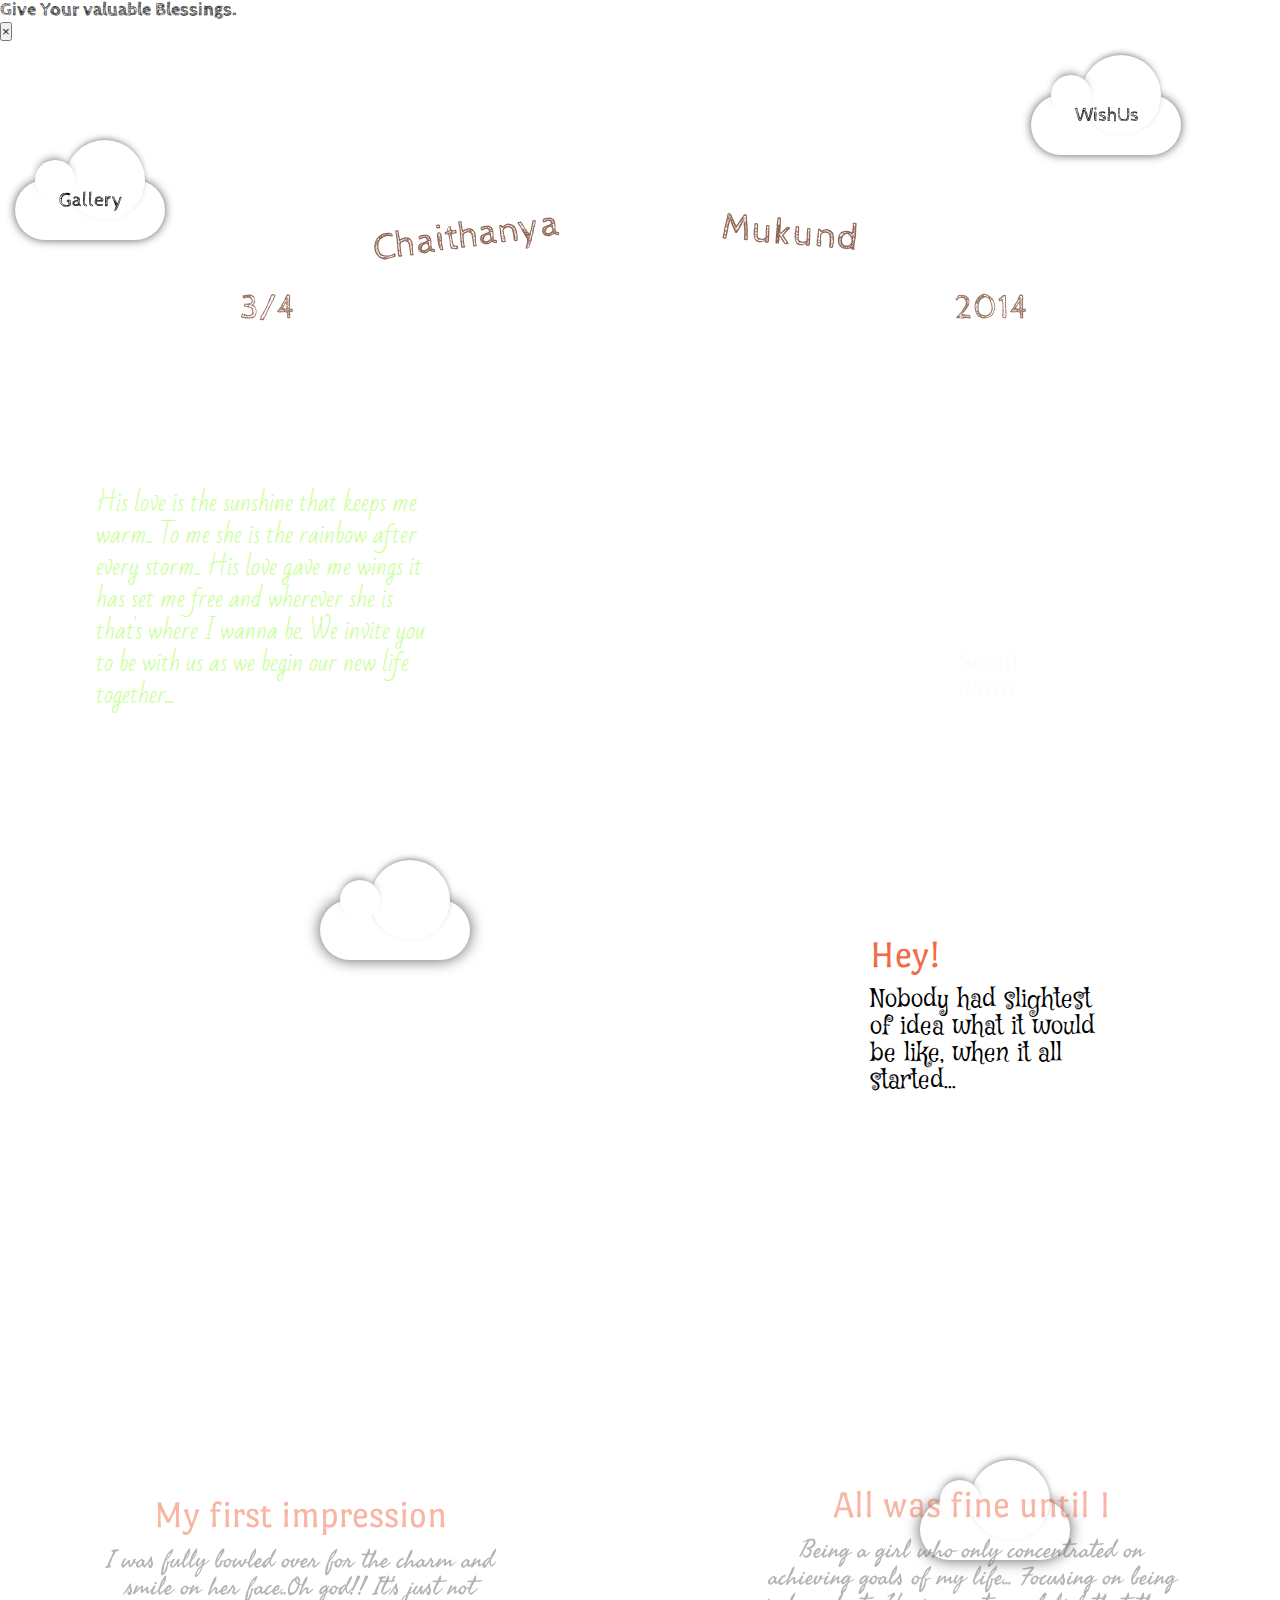
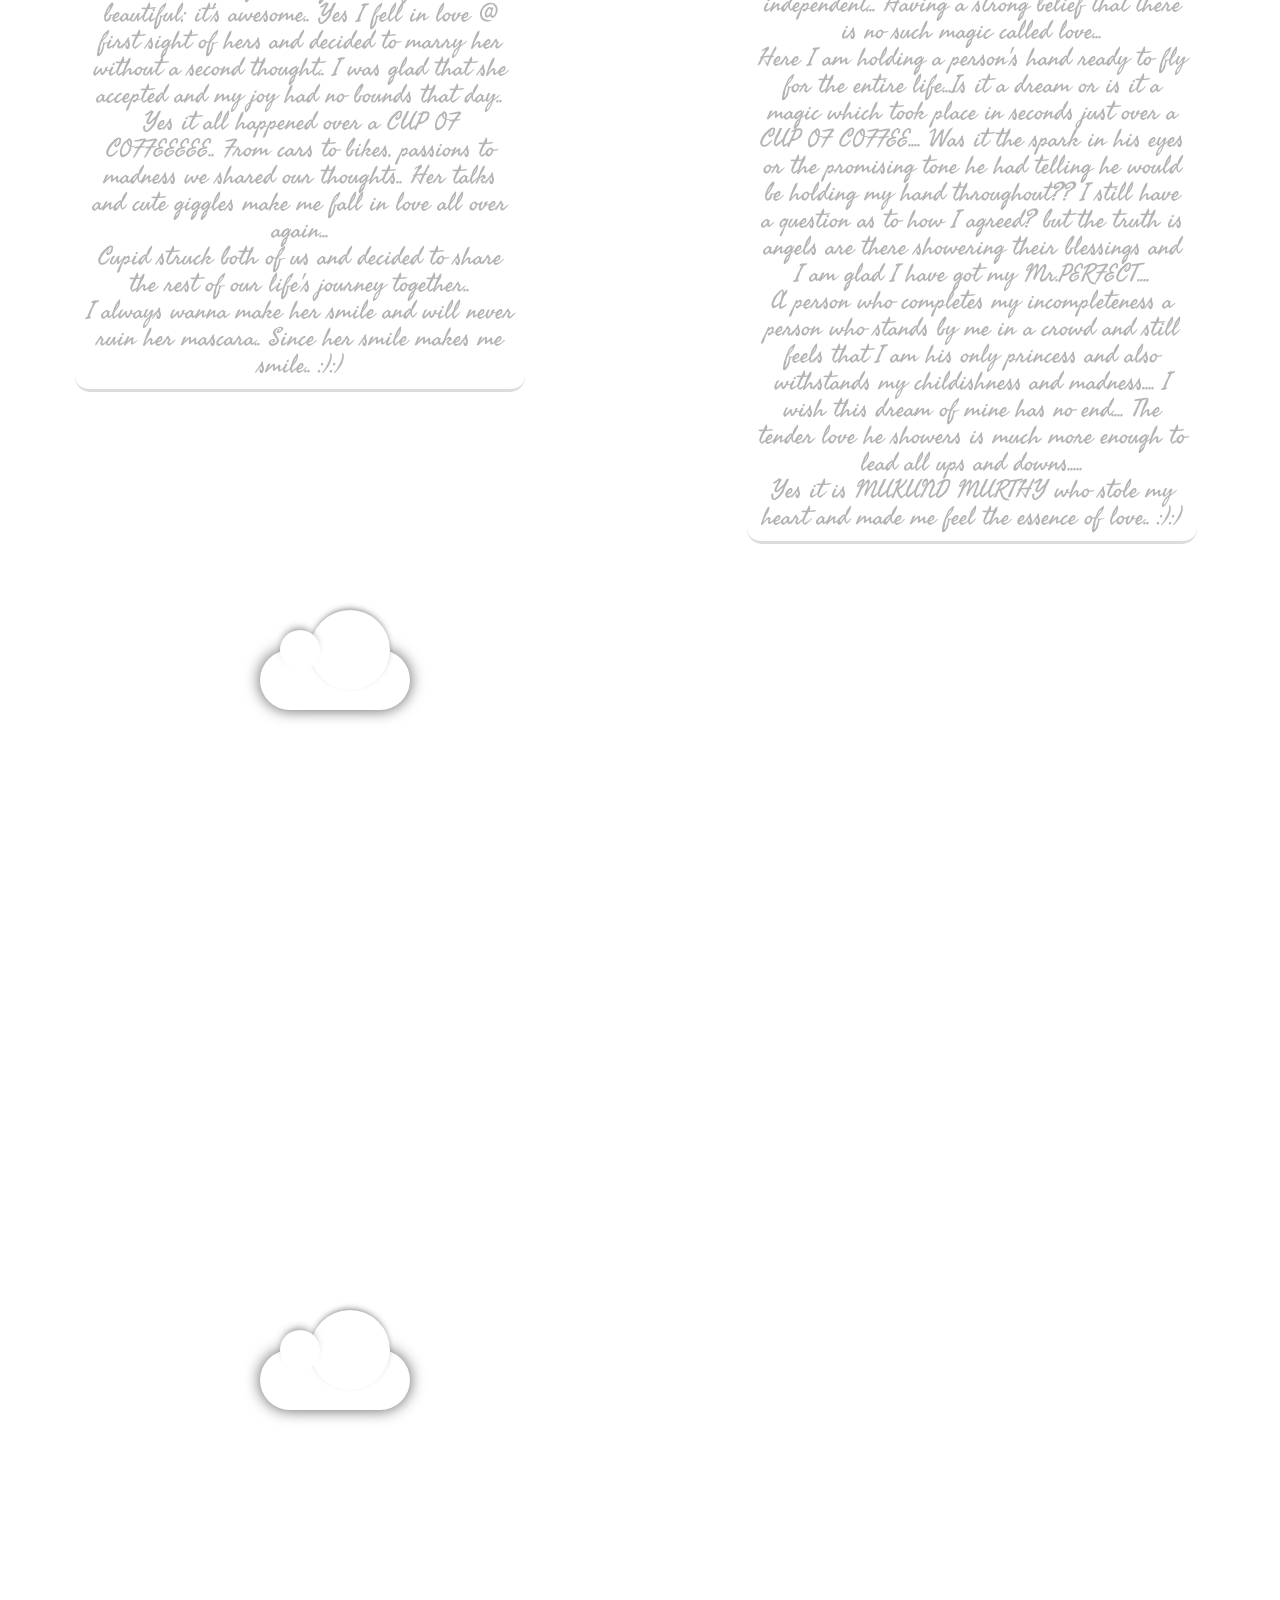
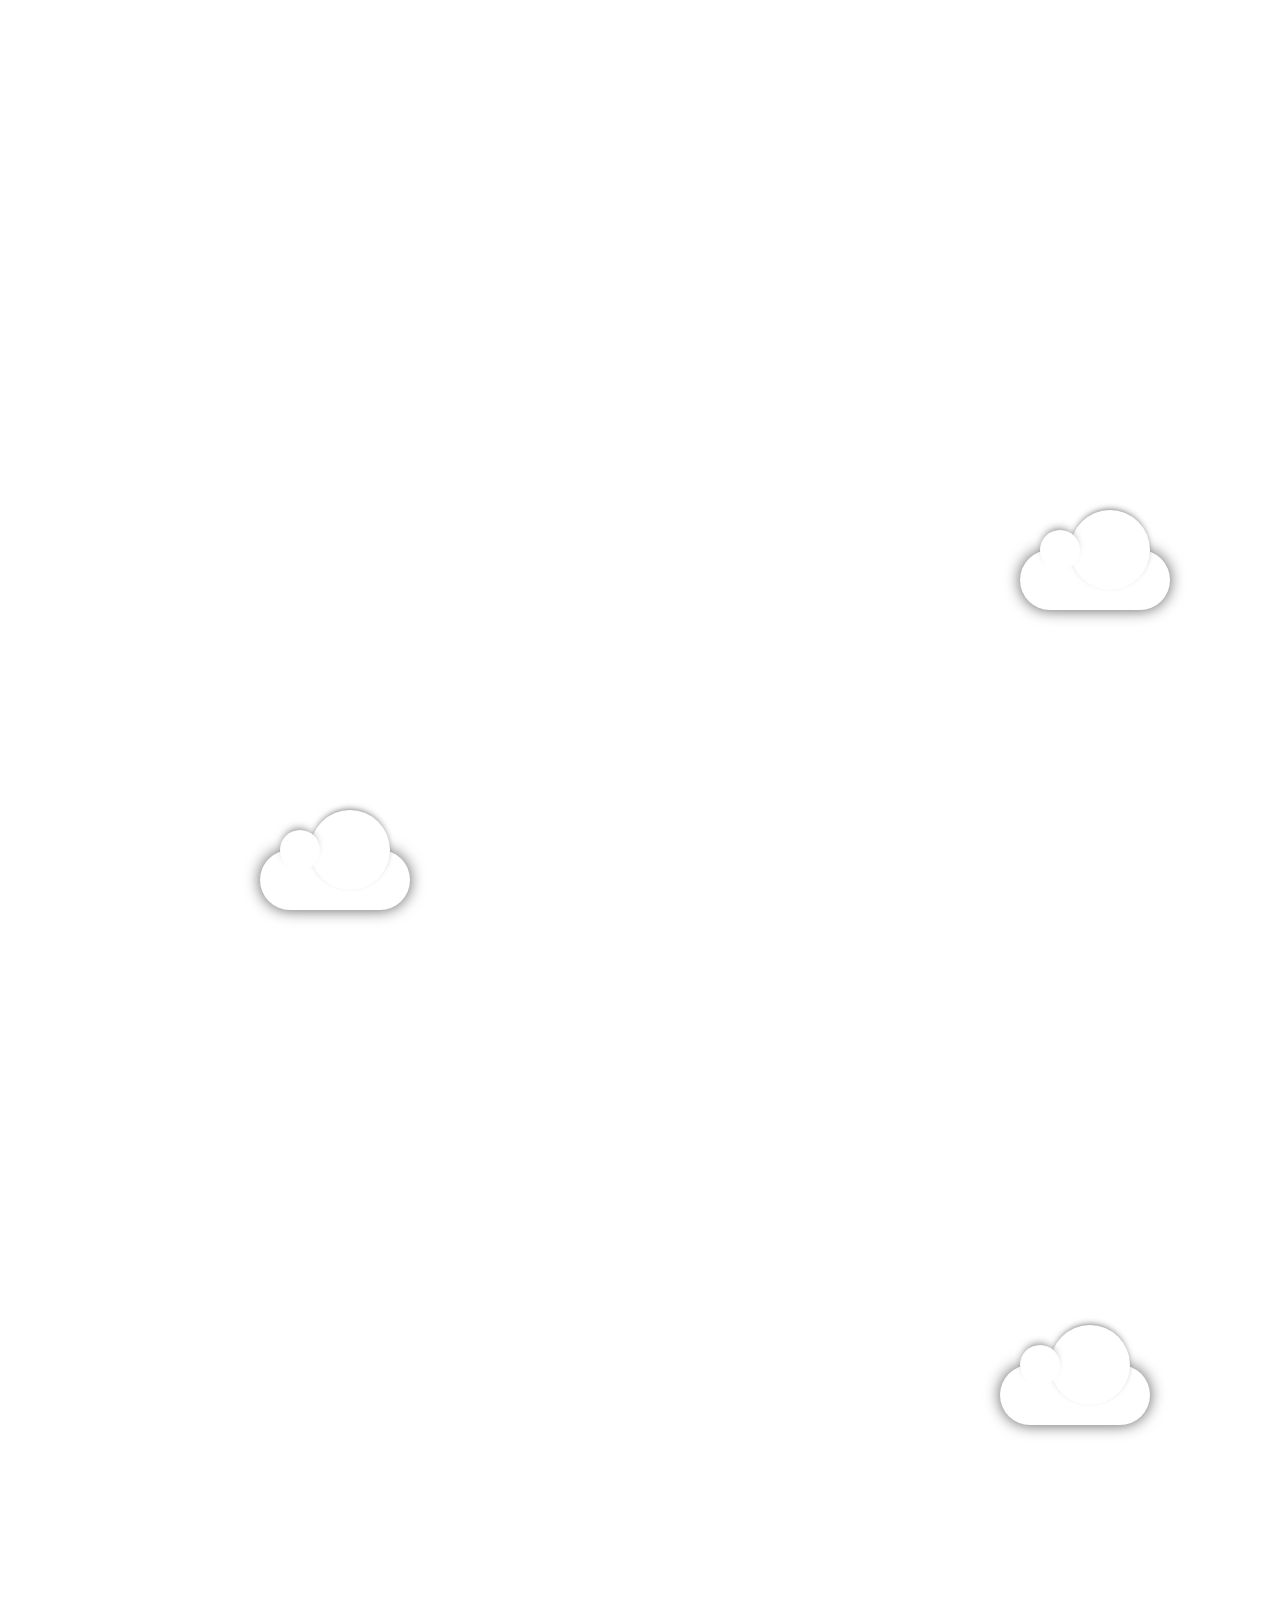
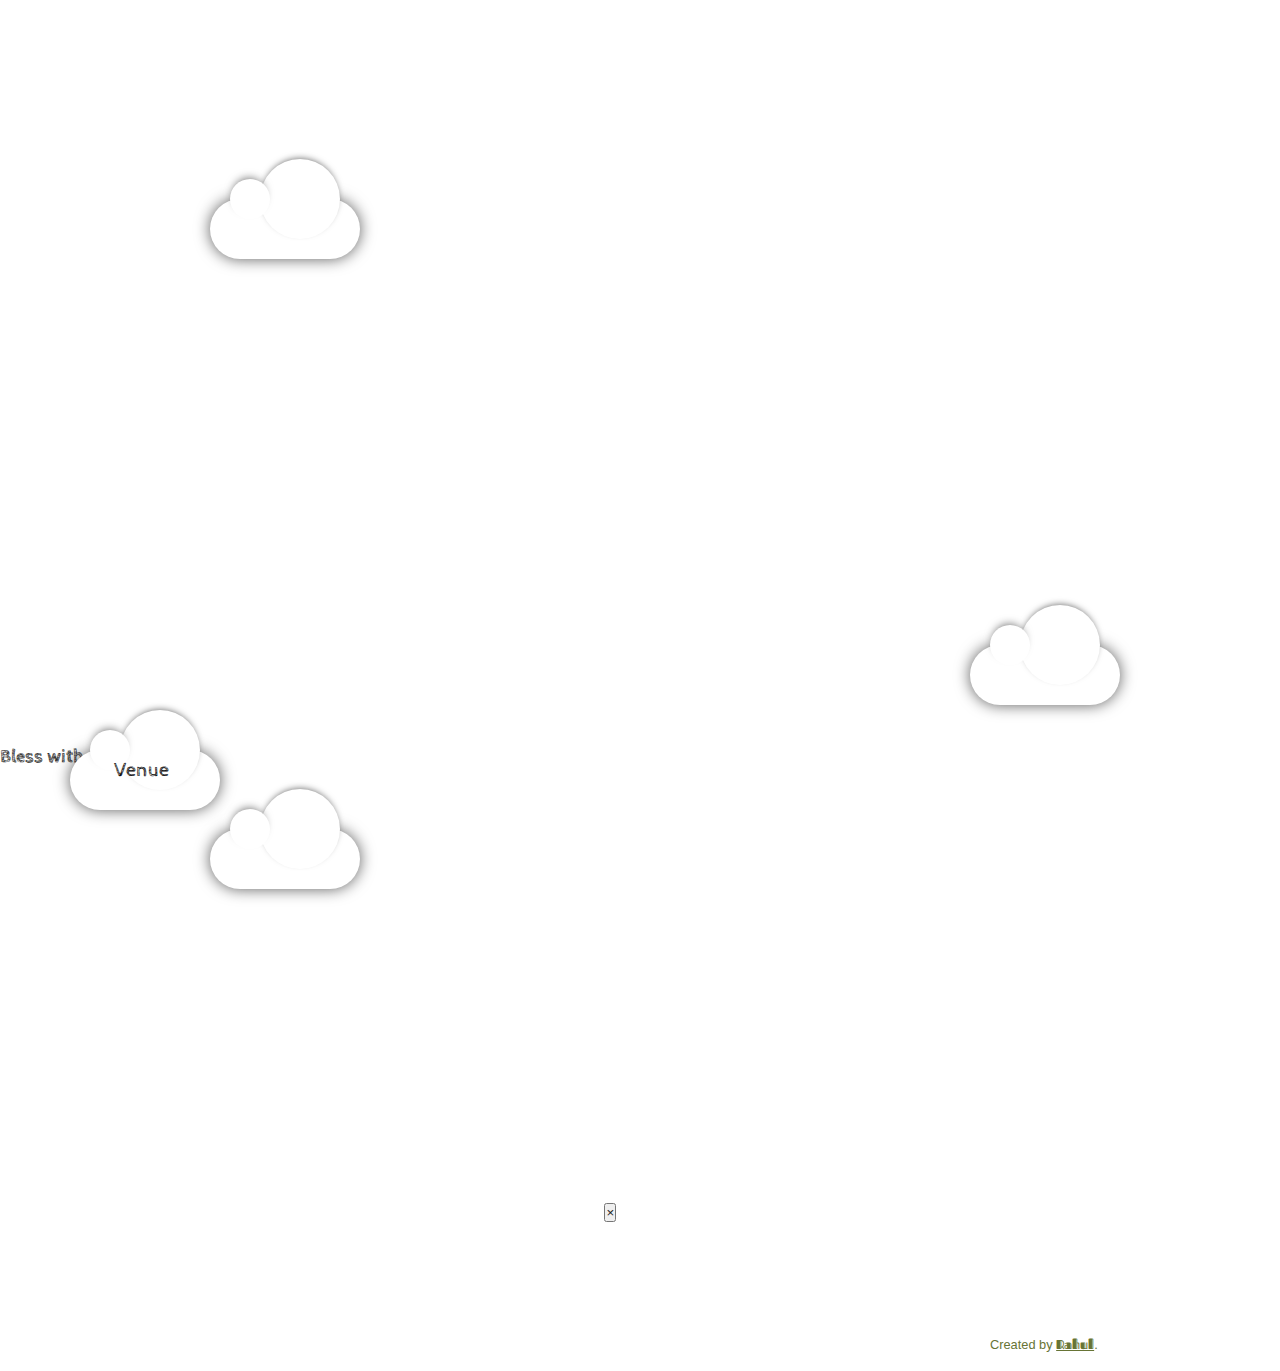
==== index.html @ f13d507c "fixes" ====
<!DOCTYPE html>
<!--[if lt IE 7]>      <html class="no-js lt-ie9 lt-ie8 lt-ie7"> <![endif]-->
<!--[if IE 7]>         <html class="no-js lt-ie9 lt-ie8"> <![endif]-->
<!--[if IE 8]>         <html class="no-js lt-ie9"> <![endif]-->
<!--[if gt IE 8]><!--> <html class="no-js"> <!--<![endif]-->
		<head>
				<meta charset="utf-8">
				<meta http-equiv="X-UA-Compatible" content="IE=edge,chrome=1">
				<title>Chaithanya and Mukund are getting married.</title>
				<meta name="description" content="Chaithanya and Mukund's wedding website">
				<meta name="viewport" content="width=device-width">
				<link href='http://fonts.googleapis.com/css?family=Bad+Script' rel='stylesheet' type='text/css'>
				<link href='http://fonts.googleapis.com/css?family=Cabin+Sketch' rel='stylesheet' type='text/css'>
				<link href='http://fonts.googleapis.com/css?family=Mystery+Quest' rel='stylesheet' type='text/css'>
				<link href='http://fonts.googleapis.com/css?family=Port+Lligat+Sans' rel='stylesheet' type='text/css'>
				<link href='http://fonts.googleapis.com/css?family=Seaweed+Script' rel='stylesheet' type='text/css'>
				<link href='http://fonts.googleapis.com/css?family=Fascinate+Inline' rel='stylesheet' type='text/css'>

				<!-- Place favicon.ico and apple-touch-icon.png in the root directory -->

				<link rel="stylesheet" href="css/normalize.css">
				<link rel="stylesheet" href="css/main.css">
				<link rel="stylesheet" href="css/style.css">
				<link rel="stylesheet" href="css/flipclock.css">
				<link rel="stylesheet" type="text/css" href="css/MyFontsWebfontsOrderM4551871.css">
				<link rel="stylesheet" type="text/css" href="css/component.css" />


				<link rel="apple-touch-icon-precomposed" href="apple-touch-icon-144x144-precomposed.png" sizes="144x144">
				<link rel="apple-touch-icon-precomposed" href="apple-touch-icon-114x114-precomposed.png" sizes="114x114">
				<link rel="apple-touch-icon-precomposed" href="apple-touch-icon-72x72-precomposed.png" sizes="72x72">
				<link rel="apple-touch-icon-precomposed" href="apple-touch-icon-57x57-precomposed.png" sizes="57x57">
				<link rel="apple-touch-icon-precomposed" href="apple-touch-icon-precomposed.png">

				<script src="js/vendor/modernizr-2.6.2.min.js"></script>
		</head>
		<body>

				<!--[if lt IE 7]>
						<p class="chromeframe">You are using an <strong>outdated</strong> browser. Please <a href="http://browsehappy.com/">upgrade your browser</a> or <a href="http://www.google.com/chromeframe/?redirect=true">activate Google Chrome Frame</a> to improve your experience.</p>
				<![endif]-->

				<div id="balloon" class="soaring"></div>
				<div id="sun" class="sun-2"></div>
        		<!-- <div id="bird_note_right"><div id="bird_animate"></div></div> -->

				<section id="clouds">
					<div class="cust-cloud gallery-cloud" style="left: 15px;font-family: 'Cabin Sketch', cursive;"><a href="gallery.html">Gallery</a></div>
					<div class="cust-cloud gallery-cloud md-trigger md-setperspective" data-modal="modal-19" style="top: -65px;float: right;right: 99px;"><a>WishUs</a></div>

					<!-- <div class="cust-cloud x3"></div> -->
					<!-- <div class="cust-cloud x4"></div> -->
					<div class="plane x1"><div><div class="clock" style="margin:2em;"></div></div></div>
					<!-- <div class="cust-cloud x6"></div>
					<div class="cust-cloud x7"></div> -->
				</section>



				<div class="md-modal md-effect-19" id="modal-19">
					<div class="md-content">
						<h3 style="font-family: 'Cabin Sketch', cursive;">Give Your valuable Blessings.</h3>
						<div>
							<div class="fb-comments" data-href="http://chaithanyamukund.us" data-width="700" data-numposts="5" data-colorscheme="light" style="display: block;"></div>
							<button class="md-close">&times;</button>
						</div>
					</div>
				</div>



				<section class="fly bird">
					<div class="bird-1"></div>
					<div class="bird-2"></div>
					<div class="bird-3"></div>
					<div class="bird-4"></div>
					<div class="bird-5"></div>
					<div class="bird-6"></div>
					<div class="bird-7"></div>
				</section>

				<header>
						<div id="ribbon">
								<div class="subtitle date">3/4</div>
								<div class="title bride">Chaithanya</div>
								<div class="title groom">Mukund</div>
								<div class="subtitle year">2014</div>
						</div>
				</header>

				<nav>
						<ul>
								<li><a href="#sun" title="The Beginning">1</a></li>
								<!-- <li><a href="#zone-beginning" title="Hey">1</a></li> -->
								<li><a href="#zone-meeting" title="The Meeting">2</a></li>
								<li><a href="#zone-in-love" title="In Love">3</a></li>
								<li><a href="#zone-storm" title="Parting">4</a></li>
								<li><a href="#zone-move-in" title="Move In">5</a></li>
								<li><a href="#zone-proposal" title="Proposal">6</a></li>
								<li><a href="#zone-marriage" title="Marriage">7</a></li>
						</ul>
				</nav>

				<div id="zone-starts" class="moment" style="height: 400px;margin-top: 50px;">
						&nbsp;
						<!-- <p class="left">Permission is hereby granted, free of charge, to any person obtaining a copy of this software and ssociated documentation files (the "Software"), to deal in the Software without restriction, including without limitation the rights to use, copy, modify, merge, publish, distribute, sublicense, and/or sell copies of the Software, and to permit persons to whom the Software is furnished to do so, subject to the following conditions:</p> -->
						<p class="left his-luv">His love is the sunshine that keeps me warm..
						To me she is the rainbow after every storm..
						His love gave me wings it has set me free and wherever she is that's where I wanna be.
						We invite you to be with us as we begin our new life together...</p>
						<p class="scroll-hint right">Scroll down</p>
				</div>

				<div id="zone-beginning" class="moment" style="height: 200px;">
						&nbsp;
						<p class="right"><strong>Hey!</strong>Nobody had slightest of idea what it would be like, when it all started...</p>
				</div>

				<div id="zone-meeting" class="moment" style="margin-top: 200px;">
					<!-- &nbsp; -->
					<!-- <p class="left"><strong>Oh, that summer 2006</strong>Parties and rock-and-roll every single night <span title="sometimes they did">(when our parents let us)</span>.</p> -->
					<div id="the-meeting">
						<div class="mukund">
							<i class="bu-bub"></i>
							<div class="text">
								<p><strong>My first impression</strong></p>
								<p>I was fully bowled over for the charm and smile on her face..Oh god!! It's just not beautiful; it's awesome.. Yes I fell in love @ first sight of hers and decided to marry her without a second thought.. I was glad that she accepted and my joy had no bounds that day.. Yes it all happened over a CUP OF COFFEEEEE.. From cars to bikes, passions to madness we shared our thoughts.. Her talks and cute giggles make me fall in love all over again...</p>
								<p>Cupid struck both of us and decided to share the rest of our life's journey together..</p>
								<p>I always wanna make her smile and will never ruin her mascara.. Since her smile makes me smile.. :):)</p>
							</div>
						</div>
						<div class="chaithanya">
							<i class="bu-bub"></i>
							<div class="text">
								<p><strong>All was fine until I</strong></p>
								<p>Being a girl who only concentrated on achieving goals of my life... Focusing on being independent... Having a strong belief that there is no such magic called love...<p>
								<p>Here I am holding a person's hand ready to fly for the entire life...Is it a dream or is it a magic which took place in seconds just over a CUP OF COFFEE.... Was it the spark in his eyes or the promising tone he had telling he would be holding my hand throughout?? I still have a question as to how I agreed? but the truth is angels are there showering their blessings and I am glad I have got my Mr.PERFECT....</p>
								<p>A person who completes my incompleteness a person who stands by me in a crowd and still feels that I am his only princess and also withstands my childishness and madness.... I wish this dream of mine has no end.... The tender love he showers is much more enough to lead all ups and downs.....</p>
								<p>Yes it is MUKUND MURTHY who stole my heart and made me feel the essence of love.. :):)
							</div>
						</div>
					</div>
				</div>

				<div id="zone-in-love" class="moment">
						&nbsp;
						<p class="right" style="width: 261px;"><strong>It became clear...</strong><span title="The winter was coming...">Our hearts have bought us to this place of total love by God's grace.. His gentle hand has touched us two and given us a love soooo true..</span></p>
						<div id="lovers" class="left"></div>
				</div>

				<div id="zone-storm" class="moment bad">
						&nbsp;
						<p class="left" style="width: 300px;"><strong>That was the moment of since...</strong>Together we dream together we live hand in hand we walk.... In his arms is my heaven;yes its my JANAT...</p>

						<div class="dark-cloud dark-cloud-1 left"></div>
						<div class="dark-cloud dark-cloud-2 left"></div>
						<div class="dark-cloud dark-cloud-3 right"></div>
						<div class="lightning"></div>
				</div>

				<div id="zone-move-in" class="moment">
						<!-- <p class="left"><strong>So we moved in instead</strong>To fill the house with love, support and Apple’s computers.</p> -->
						<div id="house-island"></div>
				</div>

				<div id="zone-proposal" class="moment">
						<p class="right"><strong>A week later...</strong>His eyes speaks more than words, and his silent smile gives the assurance that everything is fine.... I am glad that we are engaged to live OUR life. ...</p>
						<div id="proposal-island"></div>
				</div>

				<div id="zone-marriage" class="moment">
						<p class="left" style="top: 0%;"><strong title="Hint: Julia wears a white dress!" style="margin-top: 0;">You must have already guessed!</strong>Our wedding is taking place on 3rd and 4th of April 2014. Such great news, yep?;-)</p>
						<div id="slowpoke" class="soaring"></div>
				</div>
				<div class="md-modal md-effect-4" id="modal-4" style="top: 50%;">
					<div class="md-content">
						<h3 style="font-family: 'Cabin Sketch', cursive;">Bless with your presence.</h3>
						<div>
							<iframe src="https://www.google.com/maps/embed?pb=!1m14!1m8!1m3!1d3887.877118624041!2d77.5487557!3d12.979710449999999!3m2!1i1024!2i768!4f13.1!3m3!1m2!1s0x3bae3dec58717427%3A0x5a5463d07461cbc5!2sShri+Gowri+Shankara+Mahal!5e0!3m2!1sen!2sin!4v1395061294440" width="600" height="450" frameborder="0" style="border:0"></iframe>
							<button class="md-close">&times;</button>
						</div>
					</div>
				</div>

				<div class="md-overlay"></div><!-- the overlay element -->

				<footer>
						<div id="the-cake"></div>
						<div id="party"></div>
						<p>Created by <a href="http://rahulchandra.com/" title="Rahul Chandra" style="font-family: 'Fascinate Inline', cursive;">Rahul</a>.</p>
				</footer>

			<script src="http://ajax.googleapis.com/ajax/libs/jquery/1.9.1/jquery.min.js"></script>
			<script>window.jQuery || document.write('<script src="js/jquery-1.9.0.min.js"><\/script>')</script>
			<script src="js/plugins.js"></script>
			<script src="js/main.js"></script>

			<script src="js/vendor/jquery.filpclock.js"></script>
			<script src="js/vendor/faces/counter.js"></script>
			<script src="js/vendor/faces/hourlycounter.js"></script>
			<script src="js/vendor/faces/dailycounter.js"></script>
			<script src="js/vendor/faces/minutecounter.js"></script>
			<script src="js/vendor/faces/twentyfourhourclock.js"></script>
			<script src="js/vendor/faces/twelvehourclock.js"></script>



			<div id="fb-root"></div>
			<script>(function(d, s, id) {
			  var js, fjs = d.getElementsByTagName(s)[0];
			  if (d.getElementById(id)) return;
			  js = d.createElement(s); js.id = id;
			  // js.src = "//connect.facebook.net/en_US/all.js#xfbml=1&appId=237465676440088";
			  js.src = "https://connect.facebook.net/en_US/all.js#xfbml=1&appId=237465676440088";
			  fjs.parentNode.insertBefore(js, fjs);
			}(document, 'script', 'facebook-jssdk'));</script>

			<script type="text/javascript">
				var clock;

				$(document).ready(function() {

					// Grab the current date
					var currentDate = new Date();

					// Set some date in the future. In this case, it's always Jan 1
					var futureDate  = new Date(currentDate.getFullYear(), 3, 3);

					// Calculate the difference in seconds between the future and current date
					var diff = futureDate.getTime() / 1000 - currentDate.getTime() / 1000;

					// Instantiate a coutdown FlipClock
					clock = $('.clock').FlipClock(diff, {
						clockFace: 'DailyCounter',
						countdown: true
					});

				});
			</script>
			<script src="js/vendor/classie.js"></script>
			<script src="js/vendor/modalEffects.js"></script>


		</body>
</html>
---- css/main.css ----
/*
 * HTML5 Boilerplate
 *
 * What follows is the result of much research on cross-browser styling.
 * Credit left inline and big thanks to Nicolas Gallagher, Jonathan Neal,
 * Kroc Camen, and the H5BP dev community and team.
 */

/* ==========================================================================
   Base styles: opinionated defaults
   ========================================================================== */

html,
button,
input,
select,
textarea {
    color: #222;
}

body {
    /*font-family: "Georgia", "Times New Roman", serif;*/
    font-family: 'Open Sans', sans-serif;
    line-height: 1.3em;
    font-weight: 200;
    font-style: normal;
    font-size: 1em;
}

/*
 * Remove text-shadow in selection highlight: h5bp.com/i
 * These selection rule sets have to be separate.
 * Customize the background color to match your design.
 */

::-moz-selection {
    background: #b3d4fc;
    text-shadow: none;
}

::selection {
    background: #b3d4fc;
    text-shadow: none;
}

/*
 * A better looking default horizontal rule
 */

hr {
    display: block;
    height: 1px;
    border: 0;
    border-top: 1px solid #ccc;
    margin: 1em 0;
    padding: 0;
}

/*
 * Remove the gap between images and the bottom of their containers: h5bp.com/i/440
 */

img {
    vertical-align: middle;
}

/*
 * Remove default fieldset styles.
 */

fieldset {
    border: 0;
    margin: 0;
    padding: 0;
}

/*
 * Allow only vertical resizing of textareas.
 */

textarea {
    resize: vertical;
}

/* ==========================================================================
   Chrome Frame prompt
   ========================================================================== */

.chromeframe {
    margin: 0.2em 0;
    background: #ccc;
    color: #000;
    padding: 0.2em 0;
}

/* ==========================================================================
   Author's custom styles
   ========================================================================== */

@keyframes soar {
  50% {
    transform: translate(0, -7px);
  }
}

@-webkit-keyframes soar {
  50% {
    -webkit-transform: translate(0, -7px);
  }
}

@-moz-keyframes soar {
  50% {
    -moz-transform: translate(0, -7px);
  }
}

@keyframes striking {
    0% { background-position: 0px -248px; opacity: 1.0; }
    7% { background-position: 0px 0px; opacity: 1.0; }
    10% { opacity: 0.1; }
    100% { opacity: 0.0; }
}

@-webkit-keyframes striking {
    0% { background-position: 0px -248px; opacity: 1.0; }
    7% { background-position: 0px 0px; opacity: 1.0; }
    50% { background-position: 0px 0px; opacity: 0.8; }
    100% { opacity: 0.0; }
}

@-moz-keyframes striking {
    0% { background-position: 0px -248px; opacity: 1.0; }
    7% { background-position: 0px 0px; opacity: 1.0; }
    50% { background-position: 0px 0px; opacity: 1.0; }
    100% { opacity: 0.0; }
}

@-o-keyframes striking {
    0% { background-position: 0px -248px; opacity: 1.0; }
    7% { background-position: 0px 0px; opacity: 1.0; }
    100% { opacity: 0.0; }
}

@keyframes drumming-up {
    0% { background-position: right 0px; }
    95% { background-position: right 5px; }
}

@-webkit-keyframes drumming-up {
    0% { background-position: right 0px; }
    95% { background-position: right 5px; }
}

@-moz-keyframes drumming-up {
    0% { background-position: right 0px; }
    95% { background-position: right 5px; }
}

@-o-keyframes drumming-up {
    0% { background-position: right 0px; }
    95% { background-position: right 5px; }
}

@-webkit-keyframes rocking {
    30% {
      -webkit-transform: rotate(1.5deg);
      -moz-transform: rotate(1.5deg);
      -o-transform: rotate(1.5deg);
      transform: rotate(1.5deg);
    }

    60% {
      -webkit-transform: rotate(-1.5deg);
      -moz-transform: rotate(-1.5deg);
      -o-transform: rotate(-1.5deg);
      transform: rotate(-1.5deg);
    }
}

@-o-keyframes rocking {
    30% {
      -webkit-transform: rotate(1.5deg);
      -moz-transform: rotate(1.5deg);
      -o-transform: rotate(1.5deg);
      transform: rotate(1.5deg);
    }

    60% {
      -webkit-transform: rotate(-1.5deg);
      -moz-transform: rotate(-1.5deg);
      -o-transform: rotate(-1.5deg);
      transform: rotate(-1.5deg);
    }
}

@-moz-keyframes rocking {
    30% {
      -webkit-transform: rotate(1.5deg);
      -moz-transform: rotate(1.5deg);
      -o-transform: rotate(1.5deg);
      transform: rotate(1.5deg);
    }

    60% {
      -webkit-transform: rotate(-1.5deg);
      -moz-transform: rotate(-1.5deg);
      -o-transform: rotate(-1.5deg);
      transform: rotate(-1.5deg);
    }
}

@keyframes rocking {
    30% {
      -webkit-transform: rotate(1.5deg);
      -moz-transform: rotate(1.5deg);
      -o-transform: rotate(1.5deg);
      transform: rotate(1.5deg);
    }

    60% {
      -webkit-transform: rotate(-1.5deg);
      -moz-transform: rotate(-1.5deg);
      -o-transform: rotate(-1.5deg);
      transform: rotate(-1.5deg);
    }
}

* {
   margin: 0px;
   padding: 0px;
}

html, body {
    position: absolute;
    margin: 0px;
    padding: 0px;
    width: 100%;
    min-width: 1024px;
    overflow-x: hidden;
    overflow-y: visible;
}

body {
    background: #246FA8; /* Old browsers */

    /* IE9 SVG, needs conditional override of 'filter' to 'none' */

    /*background: url([data-uri]);*/


    background: -webkit-linear-gradient(to bottom, #29A4CA 0%,#246FA8 100%);
    background: linear-gradient(to bottom, #29A4CA 0%,#1E528E 100%);
    background: -moz-linear-gradient(to bottom, #29A4CA 0%,#246FA8 100%);

    filter: progid:DXImageTransform.Microsoft.gradient( startColorstr='#a7d3db', endColorstr='#fceabd',GradientType=0 ); /* IE6-8 */

}

footer {
    position: relative;
    height: 378px;
    margin-top: -230px;
    background: url('../img/ground.png') center no-repeat;
    z-index: 0;
}



footer p {
    position: absolute;
    left: 50%;
    margin-left: 350px;
    bottom: 15px;
    color: #677435;
    font-size: 0.8em
}

footer p a, footer p a:active, footer p a:visited, footer p a:hover {
    color: #677435;
}

footer p a:hover {
    text-decoration: none;
}

#language-switcher {
    position: absolute;
    top: 60px;
    left: 50%;
    margin-left: 340px;
    text-align: center;
    vertical-align: middle;
    padding-top: 25px;
    height: 32px;
}

#language-switcher a, #language-switcher a:visited, #language-switcher a:active {
    color: #A3A5A5;
    font-size: 0.8em;
    text-decoration: none;
    padding: 0 10px;
}

#language-switcher a:hover {
    color: #83CFCB;
}

.sticky-wrapper {
    position: relative;
}

#balloon {
    position: fixed;
    left: 50%;
    margin-left: -304px;
    margin-top: -190px;
    width: 609px;
    height: 940px;
    background: url('../img/balloon.png') no-repeat center top;
    z-index: 100;
}

header {
    top: 110px;
    position: relative;
    height: 255px;
    background: url('../img/ribbon.png') center no-repeat;
    z-index: 100;
}

header #ribbon {
    position: relative;
    margin-left: auto;
    margin-right: auto;
    width: 960px;
    padding-left: 30px;
    padding-right: 30px;
    height: 100%;
}

header div {
    position: absolute;
    text-shadow: 0px 1px 0px #ffffff;
}

header .title {
    font-family: "Sreda", "Georgia", "Times New Roman", serif;
    font-size: 2.4em;
    color: #8E6454;
    top: 58px;

}

header .subtitle {
    font-family: "Georgia", serif;
    font-size: 2.2em;
    color: #9B7664;
    top: 146px;

}

header .date {
    left: 110px;
    font-family: 'Cabin Sketch', cursive;
}

header .year {
    right: 120px;
    font-family: 'Cabin Sketch', cursive;
}

header .bride {
    left: 243px;
    font-family: 'Cabin Sketch', cursive;
    -webkit-transform: rotate(352deg);
    -moz-transform: rotate(352deg);
    -o-transform: rotate(352deg);
    transform: rotate(352deg);
    writing-mode: lr-tb;
    top: 74px;
}

header .groom {
    right: 6%;
    font-family: 'Cabin Sketch', cursive;
    margin-right: 230px;
    -webkit-transform: rotate(5deg);
    -moz-transform: rotate(5deg);
    -o-transform: rotate(5deg);
    transform: rotate(5deg);
    writing-mode: lr-tb;
    top: 71px;
}

header span {

}

header span.left {

}

header span.right {

}

nav {
    position: fixed;
    bottom: 0px;
    right: 50px;
    z-index: 1000;
}

nav ul {
    position: relative;
    list-style: none;
}

nav ul li {
    background: 0px 0px url('../img/hearts.png') no-repeat;
    line-height: 0.7em;
    margin-bottom: 32px;
    height: 18px;
    width: 18px;
}

nav ul li a {
    display: none;
    position: absolute;
    right: 40px;
    color: #F26A47;
    text-decoration: none
}

nav ul li.selected {
    background-position: 0px -18px;
}

html.no-touch nav ul li:hover {
    cursor: pointer;
    background-position: 0px -18px;
}

.plane {
    position: absolute;
    height: 300px;
    width: 700px;
    top: 350px;
    z-index: 999;
    background: url("../img/plane0.png") 0px 0px no-repeat;
    -moz-transform: scaleX(-1);
    -o-transform: scaleX(-1);
    -webkit-transform: scaleX(-1);
    transform: scaleX(-1);
    filter: FlipH;
    -ms-filter: "FlipH";
}

.plane > div {
    transform: rotate(-7deg);
    transform-origin: 54% 233%;
    -ms-transform: rotate(-7deg);
    -ms-transform-origin: 54% 233%;
    -webkit-transform: rotate(-7deg);
    -webkit-transform-origin: 54% 233%;
    -moz-transform: rotate(-7deg);
    -moz-transform-origin: 54% 233%;
    -o-transform: rotate(-7deg);
    -o-transform-origin: 54% 233%;
}

.plane .clock {
    -moz-transform: scaleX(-1);
    -o-transform: scaleX(-1);
    -webkit-transform: scaleX(-1);
    transform: scaleX(-1);
    filter: FlipH;
    -ms-filter: "FlipH";
    top: 47px;
}

#rainbow {
    position: absolute;
    left: 50%;
    margin-left: -324px;
    width: 647px;
    height: 141px;
    top: 20%;
    background: url('../img/rainbow.png') center no-repeat;
    z-index: 100;
}

#the-meeting {
    position: absolute;
    left: 50%;
    margin-left: -324px;
    width: 647px;
    height: 141px;
    top: 20%;
    /*background: url('../img/meeting.png') center no-repeat;*/
    z-index: 100;
}

#the-meeting .mukund, #the-meeting .chaithanya {
    position: relative;
}

#the-meeting .mukund {
    background: url('../img/meeting.png') 0px -2px no-repeat;
    width: 156px;
    height: 139px;
    float: left;
    cursor: pointer;
}

#the-meeting .chaithanya {
    background: url('../img/meeting.png') -495px 0px no-repeat;
    width: 150px;
    height: 126px;
    float: right;
    cursor: pointer;
}

#the-meeting .text {
    position: absolute;
    width: 430px;
    left: -66px;
    top: 130px;
    padding: 10px;
    background: url('../img/car_text_bg.png');
    border-radius: 15px;
    border-bottom: 3px solid #B9B9B9;
    text-align: center;
    font-weight: 200;
}

#the-meeting .text p { font-family: 'Seaweed Script', cursive;color: #696969; }

#the-meeting .mukund .text {
    left: -241px;
    top: 140px;
}

.chaithanya .bu-bub {
    background: url('../img/meeting.png') -468px -48px no-repeat;
    width: 29px;
    height: 22px;
    display: block;
    position: absolute;
    bottom: 0;
    right: 0;
    transform: rotate(193deg);
    transform-origin: 50% 50%;
    -ms-transform: rotate(193deg);
    -ms-transform-origin: 50% 50%;
    -webkit-transform: rotate(193deg);
    -webkit-transform-origin: 50% 50%;
    -moz-transform: rotate(193deg);
    -moz-transform-origin: 50% 50%;
    -o-transform: rotate(193deg);
    -o-transform-origin: 50% 50%;
}

.mukund .bu-bub {
    background: url('../img/meeting.png') -468px -48px no-repeat;
    width: 29px;
    height: 22px;
    display: block;
    position: absolute;
    bottom: 0;
    transform: rotate(293deg);
    transform-origin: 0% 50%;
    -ms-transform: rotate(293deg);
    -ms-transform-origin: 0% 50%;
    -webkit-transform: rotate(293deg);
    -webkit-transform-origin: 0% 50%;
    -moz-transform: rotate(293deg);
    -moz-transform-origin: 0% 50%;
    -o-transform: rotate(293deg);
    -o-transform-origin: 0% 50%;
    left: 0;
}

#lovers {
    position: absolute;
    left: 0px;
    top: 35%;
    width: 336px;
    height: 280px;
    background: url('../img/fall.png') no-repeat;
    z-index: 200;
}

#the-cake {
    width: 147px;
    height: 169px;
    background: url('../img/cake.png') no-repeat;
    position: absolute;
    left: 50%;
    bottom: 60px;
    margin-left: -350px;
}

#party {
    width: 209px;
    height: 80px;
    background: url('../img/party.png') no-repeat;
    position: absolute;
    left: 50%;
    bottom: 80px;
    margin-left: 120px;
}

#house-island {
    position: absolute;
    top: 20%;
    right: 0px;
    width: 326px;
    height: 269px;
    background: url('../img/house.png') no-repeat;
}

#proposal-island {
    position: absolute;
    left: 0px;
    top: 20%;
    width: 338px;
    height: 323px;
    background: url('../img/proposal.png') no-repeat;
    z-index: 200;
}

#slowpoke {
    position: absolute;
    right: 0px;
    top: -30%;
    width: 118px;
    height: 243px;
    background: url('../img/slowpoke.png') no-repeat;
}

.lightning {
    width: 52px;
    height: 248px;
    position: absolute;
    top: 240px;
    left: 50%;
    margin-left: -16px;
    background: url('../img/flash.png') no-repeat;
    z-index: 200;

    animation-name: striking;
    animation-duration: 1s;
    animation-iteration-count: 1;
    animation-timing-function: ease-in-out;

    -webkit-animation-name: striking;
    -webkit-animation-duration: 1s;
    -webkit-animation-iteration-count: 1;
    -webkit-animation-timing-function: linear;

    -moz-animation-name: striking;
    -moz-animation-duration: 1s;
    -moz-animation-iteration-count: 1;
    -moz-animation-timing-function: ease-in-out;

    -webkit-animation-fill-mode:forwards; /*Chrome 16+, Safari 4+*/
    -moz-animation-fill-mode:forwards; /*FF 5+*/
    -o-animation-fill-mode:forwards; /*Not implemented yet*/
    -ms-animation-fill-mode:forwards; /*IE 10+*/
    animation-fill-mode:forwards; /*when the spec is finished*/
}

.moment {
    position: relative;
    width: 960px;
    margin-left: auto;
    margin-right: auto;
    height: 750px;
}

.moment.first {
    margin-top: 250px;
}

.moment p {
    font-family: 'Mystery Quest', cursive;
    font-size: 25px;
    line-height: 27px;
    color: #000;

    position: absolute;
    width: 250px;
    top: 20%;
    z-index: 10;
    /*color: #fff;*/
}

.moment p.his-luv {
    font-family: 'Bad Script', cursive;
    font-size: 24px;
    line-height: 32px;
    width: 338px;
    color: #C8FF96;
    top: 35%;
}

.moment p.scroll-hint {
    color: #FAFDFC;
    font-family: "Sreda", "Georgia", "Times New Roman", serif;
    background: url('../img/arrow.png') right 0px no-repeat;
    padding-right: 17px;
    width: 100px;
    top: 75%;
    margin-right: 10%;
    animation: drumming-up 0.8s linear infinite;
    -o-animation: drumming-up 0.8s linear infinite;
    -webkit-animation: drumming-up 0.8s linear infinite;
    -moz-animation: drumming-up 0.8s linear infinite;
}

.moment p strong {
    /*font-family: "Sreda", "Georgia", "Times New Roman", serif;*/
    font-family: 'Port Lligat Sans', sans-serif;
    margin-top: 150px;
    margin-bottom: 13px;
    font-size: 1.5em;
    line-height: 1em;
    font-weight: 300;
    display: block;
    color: #F26A47;
}

.moment p.right {
    /*right: 50px;*/
    right: 0px;
}

.moment p.left {
    /*margin-right: auto;*/
    /*margin-left: 50px;*/
}

#zone-in-love p {
    background: 85% 35% url('../img/leaves.png') no-repeat;
}
/*#zone-in-love { height: 100px; }*/
#zone-meeting { height: 1000px; }

#zone-starts { width: 85%; }

#zone-marriage { height: 400px; }

.cloud {
    left: 50%;
    position: absolute;
    z-index: 0;
    background-image: url('../img/clouds.png');
    background-repeat: no-repeat;
}

.cloud-1 {
    width: 143px;
    height: 57px;
    background-position: 0px 0px;
}

.cloud-2 {
    width: 156px;
    height: 64px;
    background-position: 0px -57px;
}

.cloud-3 {
    width: 308px;
    height: 87px;
    background-position: 0px -121px;
}

.cloud-4 {
    width: 206px;
    height: 81px;
    background-position: 0px -208px;
}

.cloud-5 {
    width: 188px;
    height: 76px;
    background-position: 0px -289px;
}

.cloud-6 {
    width: 206px;
    height: 81px;
    background-position: 0px -365px;
}

.cloud-bird {
    width: 48px;
    height: 32px;
    background: url('../img/bird.png');
}

.dark-cloud {
    position: absolute;
    z-index: 300;
}

.dark-cloud-1 {
    width: 342px;
    height: 132px;
    background: url('../img/dark_cloud1.png') no-repeat;
    top: 50px;
    left: -100px;
    z-index: 10;
}

.dark-cloud-2 {
    width: 560px;
    height: 195px;
    background: url('../img/dark_cloud2.png') no-repeat;
    left: 250px;
    top: 50px;
    opacity: 0.95;
}

.dark-cloud-3 {
    top: -40px;
    right: 0px;
    width: 372px;
    height: 127px;
    background: url('../img/dark_cloud3.png') no-repeat;
    z-index: 10;

}

.clouding {
    animation: cloud 5s linear infinite;

    -webkit-animation: cloud 5s linear infinite;

    -moz-animation: cloud 5s linear infinite;

    -o-animation: cloud 5s linear infinite;
}

.rocking {
    animation: rocking 2s linear infinite;
    -webkit-animation: rocking 2s linear infinite;
    -moz-animation: rocking 2s linear infinite;
    -o-animation: rocking 2s linear infinite;
}

.soaring {
    animation-name: soar;
    animation-duration: 4s;
    animation-iteration-count: infinite;
    animation-timing-function: ease-in-out;

    -webkit-animation-name: soar;
    -webkit-animation-duration: 4s;
    -webkit-animation-iteration-count: infinite;
    -webkit-animation-timing-function: ease-in-out;

    -moz-animation-name: soar;
    -moz-animation-duration: 4s;
    -moz-animation-iteration-count: infinite;
    -moz-animation-timing-function: ease-in-out;
    z-index: 30;
}

@media only screen and (-webkit-min-device-pixel-ratio: 2), only screen and (min-device-pixel-ratio: 2) {

  .moment p.scroll-hint {
    background-image: url('../img/arrow@2x.png');
    background-size: 17px 29px;
  }

  #balloon {
    background-image: url('../img/balloon@2x.png');
    background-size: 609px 940px;
  }

  .cloud-bird {
    background-image: url('../img/bird@2x.png');
    background-size: 48px 32px;
  }

  #the-cake {
    background-image: url('../img/cake@2x.png');
    background-size: 147px 169px;
  }

  .cloud {
    background-image: url('../img/clouds@2x.png');
    background-size: 308px 446px;
  }

  .dark-cloud-1 {
    background-image: url('../img/dark_cloud1@2x.png');
    background-size: 342px 132px;
  }

  .dark-cloud-2 {
    background-image: url('../img/dark_cloud2@2x.png');
    background-size: 560px 195px;
  }

  .dark-cloud-3 {
    background-image: url('../img/dark_cloud3@2x.png');
    background-size: 373px 127px;
  }

  #lovers {
    background-image: url('../img/fall@2x.png');
    background-size: 336px 280px;
  }

  .lightning {
    background-image: url('../img/flash@2x.png');
    background-size: 52px 248px;
  }

  footer {
    background-image: url('../img/ground@2x.png');
    background-size: 3028px 378px;
  }

  nav ul li {
    background-image: url('../img/hearts@2x.png');
    background-size: 20px 36px;
  }

  #house-island {
    background-image: url('../img/house@2x.png');
    background-size: 326px 269px;
  }

  #zone-in-love p {
    background-image: url('../img/leaves@2x.png');
    background-size: 70px 40px;
  }

  #the-meeting {
    /*background-image: url('../img/meeting@2x.png');*/
    background-size: 647px 141px;
  }

  #the-meeting .mukund a {
    background: url('../img/meeting@2.png') -1px -5px no-repeat;
    width: 379px;
    height: 273px;
    float: left;
}

#the-meeting .chaithanya a {
    background: url('../img/meeting@2.png') -935px -2px no-repeat;
    width: 354px;
    height: 248px;
    float: right;
}

  #party {
    background-image: url('../img/party@2x.png');
    background-size: 209px 80px;
  }

  #proposal-island {
    background-image: url('../img/proposal@2x.png');
    background-size: 338px 323px;
  }

  header {
    background-image: url('../img/ribbon@2x.png');
    background-size: 1079px 245px;
  }

  #slowpoke {
    background-image: url('../img/slowpoke@2x.png');
    background-size: 116px 241px;
  }
}

/* ==========================================================================
   Helper classes
   ========================================================================== */

/*
 * Image replacement
 */

.ir {
    background-color: transparent;
    border: 0;
    overflow: hidden;
    /* IE 6/7 fallback */
    *text-indent: -9999px;
}

.ir:before {
    content: "";
    display: block;
    width: 0;
    height: 150%;
}

/*
 * Hide from both screenreaders and browsers: h5bp.com/u
 */

.hidden {
    display: none !important;
    visibility: hidden;
}

/*
 * Hide only visually, but have it available for screenreaders: h5bp.com/v
 */

.visuallyhidden {
    border: 0;
    clip: rect(0 0 0 0);
    height: 1px;
    margin: -1px;
    overflow: hidden;
    padding: 0;
    position: absolute;
    width: 1px;
}

/*
 * Extends the .visuallyhidden class to allow the element to be focusable
 * when navigated to via the keyboard: h5bp.com/p
 */

.visuallyhidden.focusable:active,
.visuallyhidden.focusable:focus {
    clip: auto;
    height: auto;
    margin: 0;
    overflow: visible;
    position: static;
    width: auto;
}

/*
 * Hide visually and from screenreaders, but maintain layout
 */

.invisible {
    visibility: hidden;
}

/*
 * Clearfix: contain floats
 *
 * For modern browsers
 * 1. The space content is one way to avoid an Opera bug when the
 *    `contenteditable` attribute is included anywhere else in the document.
 *    Otherwise it causes space to appear at the top and bottom of elements
 *    that receive the `clearfix` class.
 * 2. The use of `table` rather than `block` is only necessary if using
 *    `:before` to contain the top-margins of child elements.
 */

.clearfix:before,
.clearfix:after {
    content: " "; /* 1 */
    display: table; /* 2 */
}

.clearfix:after {
    clear: both;
}

/*
 * For IE 6/7 only
 * Include this rule to trigger hasLayout and contain floats.
 */

.clearfix {
    *zoom: 1;
}

/* ==========================================================================
   EXAMPLE Media Queries for Responsive Design.
   These examples override the primary ('mobile first') styles.
   Modify as content requires.
   ========================================================================== */

@media only screen and (min-width: 35em) {
    /* Style adjustments for viewports that meet the condition */
}

@media print,
       (-o-min-device-pixel-ratio: 5/4),
       (-webkit-min-device-pixel-ratio: 1.25),
       (min-resolution: 120dpi) {
    /* Style adjustments for high resolution devices */
}

/* ==========================================================================
   Print styles.
   Inlined to avoid required HTTP connection: h5bp.com/r
   ========================================================================== */

@media print {
    * {
        background: transparent !important;
        color: #000 !important; /* Black prints faster: h5bp.com/s */
        box-shadow: none !important;
        text-shadow: none !important;
    }

    a,
    a:visited {
        text-decoration: underline;
    }

    a[href]:after {
        content: " (" attr(href) ")";
    }

    abbr[title]:after {
        content: " (" attr(title) ")";
    }

    /*
     * Don't show links for images, or javascript/internal links
     */

    .ir a:after,
    a[href^="javascript:"]:after,
    a[href^="#"]:after {
        content: "";
    }

    pre,
    blockquote {
        border: 1px solid #999;
        page-break-inside: avoid;
    }

    thead {
        display: table-header-group; /* h5bp.com/t */
    }

    tr,
    img {
        page-break-inside: avoid;
    }

    img {
        max-width: 100% !important;
    }

    @page {
        margin: 0.5cm;
    }

    p,
    h2,
    h3 {
        orphans: 3;
        widows: 3;
    }

    h2,
    h3 {
        page-break-after: avoid;
    }
}


.gallery-cloud:hover, .gallery-cloud:hover:after, .gallery-cloud:hover:before {
    background: #5AD185;
    cursor: pointer;
    color: #fff;
}

.gallery-cloud { z-index: 999; }
.gallery-cloud a {
    font-size: 20px;
    z-index: 9;
    position: absolute;
    bottom: 0px;
    left: 16px;
    padding: 28px;
    color: black;
    text-decoration: none;
    font-family: 'Cabin Sketch', cursive;
}
#sun {
    background: url("../img/sun_3.png") center no-repeat;
    width: 250px;
    height: 250px;
    position: absolute;
    top: 25px;
    line-height: 0;
    left: 5px;
    -webkit-animation:spin 50s linear infinite;
    -moz-animation:spin 50s linear infinite;
    animation:spin 50s linear infinite;
}

.sun-2 {
    background: url("../img/sun.png") -16px 22px no-repeat;
    left: -3px;
}

@-moz-keyframes spin { 100% { -moz-transform: rotate(360deg); } }
@-webkit-keyframes spin { 100% { -webkit-transform: rotate(360deg); } }
@keyframes spin { 100% { -webkit-transform: rotate(360deg); transform:rotate(360deg); } }


.text p {
    position: static;
    width: 100%;
}

.text p strong { margin-top: 0; }

.fb-comments {
    margin: 0 auto;
    display: block;
    width: 700px;
}
---- css/style.css ----
@charset "utf-8";
/* CSS Document

Name: Vivek Kumar
Email: vivekwebmaker@gmail.com
Company:IDS Infotech Ltd.
 */

* {
	margin:0px;
	padding:0px;
}
body {
	overflow:hidden;
}
/*
//////////////////////////////////////////////////
				CLOUD
//////////////////////////////////////////////////
*/
#clouds {
	padding:100px 0px;
	background: transparent;
	position: absolute;
	width: 100%;
}
/*.cloud {
	width:200px;
	height:60px;
	background:#fff;
	border-radius:200px;
	-moz-border-radius:200px;
	-webkit-border-radius:200px;
	position:relative;
}
.cloud:before, .cloud:after {
	content:'';
	position:absolute;
	width:100px;
	height:80px;
	background:#fff;
	position:absolute;
	top:-15px;
	left:10px;
	border-radius:100px;
	-moz-border-radius:100px;
	-webkit-border-radius:100px;
	-webkit-transform:rotate(30deg);
	transform:rotate(30deg);
	-moz-transform:rotate(30deg);
}
.cloud:after {
	width:120px;
	height:120px;
	top:-55px;
	left:auto;
	right:15px;
}*/


.cust-cloud{
	width:150px;
	height:60px;
	background: #fff;
	border-radius: 200px 200px 200px 200px;
	-moz-border-radius: 200px 200px 200px 200px;
	-webkit-border-radius: 200px 200px 200px 200px;
	position: relative;
	top:80px;
	box-shadow: 0px 0px 10px rgba(0, 0, 0, 0.64);
}

.cust-cloud1 {
	left: 50%;
	position: absolute;
	z-index: 0;
	width:150px;
	height:60px;
	background: #fff;
	border-radius: 200px 200px 200px 200px;
	-moz-border-radius: 200px 200px 200px 200px;
	-webkit-border-radius: 200px 200px 200px 200px;
	box-shadow: 0px 0px 15px rgba(0, 0, 0, 0.64);
	/*background-image: url('../img/clouds.png');*/
	/*background-repeat: no-repeat;*/
}

.cust-cloud1 a {
	font-size: 20px;
    z-index: 9;
    position: absolute;
    bottom: 0px;
    left: 16px;
    padding: 28px;
    color: black;
    text-decoration: none;
    font-family: 'Cabin Sketch', cursive;
}

.cust-cloud1:hover, .cust-cloud1:hover:after, .cust-cloud1:hover:before {
    background: #5AD185;
    cursor: pointer;
    color: #fff;
}

.cust-cloud:before, .cust-cloud1:before{
	content: '';
	width:80px;
	height:80px;
	background: #fff;
	border-radius: 200px 200px 200px 200px;
	-moz-border-radius: 200px 200px 200px 200px;
	-webkit-border-radius: 200px 200px 200px 200px;
	top: -40px;
	left: 50px;
	position: absolute;
	box-shadow: 0px -3px 7px -3px rgba(0, 0, 0, 0.64);
}

.cust-cloud:after, .cust-cloud1:after{
	content: '';
	width:40px;
	height:40px;
	background: #fff;
	border-radius: 200px 200px 200px 200x;
	-moz-border-radius: 200px 200px 200px 200px;
	-webkit-border-radius: 200px 200px 200px 200px;
	top: -20px;
	left: 20px;
	position: absolute;
	box-shadow: -1px -5px 10px -5px rgba(0, 0, 0, 0.64);
}


/*
//////////////////////////////////////////////////
				CLOUD Animation Code
//////////////////////////////////////////////////
*/

.x1 {
	-webkit-animation:moveclouds 45s linear infinite;
	-moz-animation:moveclouds 45s linear infinite;
	-o-animation:moveclouds 45s linear infinite;
}
.x2 {
	left:200px;
	-webkit-transform:scale(0.6);
	-mox-transform:scale(0.6);
	transform:scale(0.6);
	opacity: 0.6; /*opacity proportional to the size*/
	-webkit-animation:moveclouds 65s linear infinite;
	-moz-animation:moveclouds 50s linear infinite;
	-o-animation:moveclouds 50s linear infinite;
}
.x3 {
	left:-250px;
	top:-175px;
	-webkit-transform:scale(0.8);
	-mox-transform:scale(0.8);
	transform:scale(0.8);
	opacity: 0.6; /*opacity proportional to the size*/
	-webkit-animation:moveclouds 60s linear infinite;
	-moz-animation:moveclouds 50s linear infinite;
	-o-animation:moveclouds 50s linear infinite;
}
.x4 {
	left:470px;
	top:-250px;
	-webkit-transform:scale(0.75);
	-mox-transform:scale(0.75);
	transform:scale(0.75);
	opacity: 0.75; /*opacity proportional to the size*/
	-webkit-animation:moveclouds 102s linear infinite;
	-moz-animation:moveclouds 102s linear infinite;
	-o-animation:moveclouds 102s linear infinite;
}
.x5 {
	left:-150px;
	top:-150px;
	-webkit-transform:scale(0.8);
	-mox-transform:scale(0.8);
	transform:scale(0.8);
	opacity: 0.8; /*opacity proportional to the size*/
	-webkit-animation:moveclouds 70s linear infinite;
	-moz-animation:moveclouds 60s linear infinite;
	-o-animation:moveclouds 60s linear infinite;
}
.x6 {
	left:50px;
	top:-280px;
	opacity: 0.4; /*opacity proportional to the size*/
	-webkit-animation:moveclouds 55s linear infinite;
	-moz-animation:moveclouds 55s linear infinite;
	-o-animation:moveclouds 55s linear infinite;
}
.x7 {
	left:-80px;
	top:-225px;
	-webkit-transform:scale(0.8);
	-mox-transform:scale(0.8);
	transform:scale(0.8);
	opacity: 0.8; /*opacity proportional to the size*/
	-webkit-animation:moveclouds 98s linear infinite;
	-moz-animation:moveclouds 98s linear infinite;
	-o-animation:moveclouds 98s linear infinite;
}
@-webkit-keyframes moveclouds {
 0% {
 margin-left:110%;
}
 100% {
 margin-left:-110%;
}
}
@-moz-keyframes moveclouds {
 0% {
 margin-left:110%;
}
 100% {
 margin-left:-110%;
}
}
@-o-keyframes moveclouds {
 0% {
 margin-left:110%;
}
100% {
 margin-left:-110%;
}
}
/*
//////////////////////////////////////////////////
				GRASS
//////////////////////////////////////////////////
*/
.grass {
	background:url(grass.png) bottom center no-repeat;
	height:295px;
	width:100%;
	bottom:0px;
	position:absolute;
}
.cycle {
	/*background:url(cycle-2.png) no-repeat;*/
	width:279px;
	height:260px;
	position:absolute;
	right:0px;
	bottom:0px;

}
.bycycle {
	background:url(cycle-2.png) no-repeat;
	width:279px;
	height:253px;
	position:absolute;
	z-index:1;

	-webkit-animation:bycycle-ride 500ms linear infinite;
	-moz-animation:bycycle-ride 500ms linear infinite;
	-o-animation:bycycle-ride 500ms linear infinite;
	-ms-animation:bycycle-ride 500ms linear infinite;
	animation:bycycle-ride 500ms linear infinite;
}

@-webkit-keyframes bycycle-ride{
	0%,50.000%{background-position:0 0}
	50.001%,100%{background-position:0 100%}
}
@-moz-keyframes bycycle-ride{
	0%,50.000%{background-position:0 0}
	50.001%,100%{background-position:0 100%}
}
/*
//////////////////////////////////////////////////
				Cycle Animation Code
//////////////////////////////////////////////////
*/
.cycle-ride {
	-webkit-animation:movecycle 20s ease-in-out infinite;
	-moz-animation:movecycle 20s ease-in-out infinite;
	-o-animation:movecycle 20s ease-in-out infinite;
}
@-webkit-keyframes movecycle {
 0% {
 margin-right:100%;
}
 100% {
 margin-right:-100%;
}
}
@-moz-keyframes movecycle {
 0% {
 margin-right:100%;
}
 100% {
 margin-right:-100%;
}
}
@-o-keyframes movecycle {
 0% {
 margin-right:100%;
}
 100% {
 margin-right:-100%;
}
}
/*
//////////////////////////////////////////////////
				BIRD
//////////////////////////////////////////////////
*/
.bird {
	/*background:url(birds.png) no-repeat;*/
	position:absolute;
	height:200px;
	width:200px;



}
/*
//////////////////////////////////////////////////
				BIRD Animation Code
//////////////////////////////////////////////////
*/
.fly {
	-webkit-animation:birdfly 20s linear infinite;
	-moz-animation:birdfly 20s ease-in-out infinite;
	-o-animation:birdfly 20s ease-in-out infinite;
	width:500px;
	height:300px;
}
@-webkit-keyframes birdfly {
 0% {
 margin-left:100%;
 top:300px;
}
 20% {
 top:200px;
 -webkit-transform:rotate(50deg);
 transform:rotate(10deg);
 -moz-transform:rotate(10deg);
}
 40% {
 top:150px;
 -webkit-transform:rotate(0deg);
 transform:rotate(0deg);
 -moz-transform:rotate(0deg);
}
 50% {
 top:100px;
 -webkit-transform:rotate(10deg);
 transform:rotate(10deg);
 -moz-transform:rotate(10deg);
}
 60% {
 top:50px;
 -webkit-transform:rotate(0deg);
 transform:rotate(0deg);
 -moz-transform:rotate(0deg);
}
 70% {
 top:-300px;
 -webkit-transform:rotate(10deg);
 transform:rotate(10deg);
 -moz-transform:rotate(10deg);
}
 80% {
 top:-50px;
 -webkit-transform:rotate(0deg);
 transform:rotate(0deg);
 -moz-transform:rotate(0deg);
}
 100% {
 margin-left:-100%;
 top:-70px;
 opacity:.4;
 -webkit-transform:scale(0.4);
 -moz-transform:scale(0.4);
 transform:scale(0.4);
 -webkit-transform:rotate(10deg);
 transform:rotate(10deg);
 -moz-transform:rotate(10deg);
}
}
@-moz-keyframes birdfly {
 0% {
 margin-left:100%;
 top:300px
}
 20% {
 top:200px;
 -webkit-transform:rotate(50deg);
 transform:rotate(10deg);
 -moz-transform:rotate(10deg);
}
 40% {
 top:150px;
 -webkit-transform:rotate(0deg);
 transform:rotate(0deg);
 -moz-transform:rotate(0deg);
}
 50% {
 top:100px;
 -webkit-transform:rotate(10deg);
 transform:rotate(10deg);
 -moz-transform:rotate(10deg);
}
 60% {
 top:50px;
 -webkit-transform:rotate(0deg);
 transform:rotate(0deg);
 -moz-transform:rotate(0deg);
}
 70% {
 top:-300px;
 -webkit-transform:rotate(10deg);
 transform:rotate(10deg);
 -moz-transform:rotate(10deg);
}
 80% {
 top:-50px;
 -webkit-transform:rotate(0deg);
 transform:rotate(0deg);
 -moz-transform:rotate(0deg);
}
 100% {
 margin-left:-100%;
 top:-70px;
 opacity:.4;
 -webkit-transform:scale(0.4);
 -moz-transform:scale(0.4);
 transform:scale(0.4);
 -webkit-transform:rotate(10deg);
 transform:rotate(10deg);
 -moz-transform:rotate(10deg);
}
}
@-o-keyframes birdfly {
0% {
 margin-left:100%;
 top:300px
}
 20% {
 top:200px;
 -webkit-transform:rotate(50deg);
 transform:rotate(10deg);
 -moz-transform:rotate(10deg);
}
 40% {
 top:150px;
 -webkit-transform:rotate(0deg);
 transform:rotate(0deg);
 -moz-transform:rotate(0deg);
}
 50% {
 top:100px;
 -webkit-transform:rotate(10deg);
 transform:rotate(10deg);
 -moz-transform:rotate(10deg);
}
 60% {
 top:50px;
 -webkit-transform:rotate(0deg);
 transform:rotate(0deg);
 -moz-transform:rotate(0deg);
}
 70% {
 top:-300px;
 -webkit-transform:rotate(10deg);
 transform:rotate(10deg);
 -moz-transform:rotate(10deg);
}
 80% {
 top:-50px;
 -webkit-transform:rotate(0deg);
 transform:rotate(0deg);
 -moz-transform:rotate(0deg);
}
 100% {
 margin-left:-100%;
 top:-70px;
 opacity:.4;
 -webkit-transform:scale(0.4);
 -moz-transform:scale(0.4);
 transform:scale(0.4);
 -webkit-transform:rotate(10deg);
 transform:rotate(10deg);
 -moz-transform:rotate(10deg);
}
}
.name {
	font-size:30px;
	color: transparent;
	right:20px;
	position:absolute;
	bottom:0px;
	-webkit-animation:name 25s ease-in-out infinite;
	-moz-animation:name 25s ease-in-out infinite;
	-o-animation:name 25s ease-in-out infinite;
}
 @-webkit-keyframes name {
 0% {
 text-shadow: 0 0 0px rgba(0,0,0,1);
}
 100% {
 text-shadow: 0 0 10px rgba(0,0,0,0.5);
}
}
@-moz-keyframes name {
 0% {
 text-shadow: 0 0 0px rgba(0,0,0,1);
}
 100% {
 text-shadow: 0 0 10px rgba(0,0,0,0.5);
}
}
@-o-keyframes name {
 0% {
 text-shadow: 0 0 0px rgba(0,0,0,1);
}
 100% {
 text-shadow: 0 0 10px rgba(0,0,0,0.5);
}
}
/* Create the animation blocks */


/* Spinning, gradient circle; CSS only! */
.cycle-front, .cycle-back {
	width: 108px;
	height: 107px;
	position:absolute;
	bottom:8px;
	right:8px;
	background:url(wheel-front.png) no-repeat;
	-webkit-animation:spin 2s linear infinite;
	-moz-animation:spin 2s linear infinite;
	-o-animation:spin 2s linear infinite;
}
.cycle-back {
	background:url(wheel-back.png) no-repeat;
	bottom:8px;
	left:8px;
}
 @-webkit-keyframes spin {
 from {
 -webkit-transform: rotate(0deg);
}
to {
	-webkit-transform: rotate(360deg);
}
}
@-moz-keyframes spin {
 from {
 -moz-transform: rotate(0deg);
}
to {
	-moz-transform: rotate(360deg);
}
}
@-o-keyframes spin {
 from {
 -o-transform: rotate(0deg);
}
to {
	-o-transform: rotate(360deg);
}
}
 @keyframes bird-1 {
 /*0% {
top:274px;
left:100%
}
 35% {
top:371px;
left:75%
}
 60% {
top:275px;
left:50%
}
 75% {
top:350px;
left:25%
}
 100% {
top:274px;
left:-10%
}*/
}
@-moz-keyframes bird-1 {
 /*0% {
top:274px;
left:110%
}
 35% {
top:371px;
left:75%
}
 60% {
top:275px;
left:50%
}
 75% {
top:350px;
left:25%
}
 100% {
top:274px;
left:-10%
}*/
}
@-webkit-keyframes bird-1 {
/* 0% {
top:274px;
left:10%
}
 35% {
top:371px;
left:75%
}
 60% {
top:275px;
left:50%
}
 75% {
top:350px;
left:25%
}
 100% {
top:274px;
left:-10%
}*/
}
@-o-keyframes bird-1 {
/* 0% {
top:274px;
left:110%
}
 35% {
top:371px;
left:75%
}
 60% {
top:275px;
left:50%
}
 75% {
top:350px;
left:25%
}
 100% {
top:274px;
left:-10%
}*/
}
@-ms-keyframes bird-1 {
/* 0% {
top:274px;
left:110%
}
 35% {
top:371px;
left:75%
}
 60% {
top:275px;
left:50%
}
 75% {
top:350px;
left:25%
}
 100% {
top:274px;
left:-10%
}*/
}

 @-webkit-keyframes sprit-bird-rl {
 0%,50.0% {
background-position:0 -15px
}
 50.1%,100% {
background-position:-30px -15px
}
}

@keyframes sprit-bird-rl{
	0%,50.000%{background-position:0 -15px}
	50.001%,100%{background-position:-30px -15px}
}
@-moz-keyframes sprit-bird-rl{
	0%,50.000%{background-position:0 -15px}
	50.001%,100%{background-position:-30px -15px}
}

@-o-keyframes sprit-bird-rl{
	0%,50.000%{background-position:0 -15px}
	50.001%,100%{background-position:-30px -15px}
}
@-ms-keyframes "sprit-bird-rl"{
	0%,50.000%{background-position:0 -15px}
	50.001%,100%{background-position:-30px -15px}
}

@-webkit-keyframes sprit-bird-r2 {
 0%,50.0% {
background-position:0 -15px
}
 50.1%,100% {
background-position:-30px -15px
}
}

@keyframes sprit-bird-r2{
	0%,50.000%{background-position:0 -15px}
	50.001%,100%{background-position:-30px -15px}
}
@-moz-keyframes sprit-bird-r2{
	0%,50.000%{background-position:0 -15px}
	50.001%,100%{background-position:-30px -15px}
}

@-o-keyframes sprit-bird-r2{
	0%,50.000%{background-position:0 -15px}
	50.001%,100%{background-position:-30px -15px}
}
@-ms-keyframes "sprit-bird-r2"{
	0%,50.000%{background-position:0 -15px}
	50.001%,100%{background-position:-30px -15px}
}



.bird-1, .bird-2,.bird-3,.bird-4,.bird-5, .bird-6, .bird-7 {
	width:30px;
	height:15px;
	position:absolute;
	top:20px;
	left:0%;
	background:url("../img/bird1.png") no-repeat 0 -15px;
	z-index:8;


}
.bird-1,.bird-2,.bird-5,.bird-6{
	-webkit-animation:sprit-bird-rl 200ms linear infinite;
	-moz-animation:sprit-bird-rl 200ms linear infinite;
	-o-animation:sprit-bird-rl 200ms linear infinite;
	-ms-animation:sprit-bird-rl 200ms linear infinite;
	animation:sprit-bird-rl 200ms linear infinite;
	}
 .bird-2{
	 top:40px;
	left:20%
 }
 .bird-3,.bird-4,.bird-7{
	 top:2px;
	left:35%;
	-webkit-animation:sprit-bird-r2 100ms linear infinite;
	-moz-animation:sprit-bird-r2 100ms linear infinite;
	-o-animation:sprit-bird-r2 100ms linear infinite;
	-ms-animation:sprit-bird-r2 100ms linear infinite;
	animation:sprit-bird-r2 100ms linear infinite;
 }
  .bird-4{
	 top:26px;
	left:55%
 }

  .bird-5{
	 top:60px;
	left:60%
 }
  .bird-6{
	 top:6px;
	left:85%
 }
  .bird-7{
	 top:58px;
	left:100%
 }
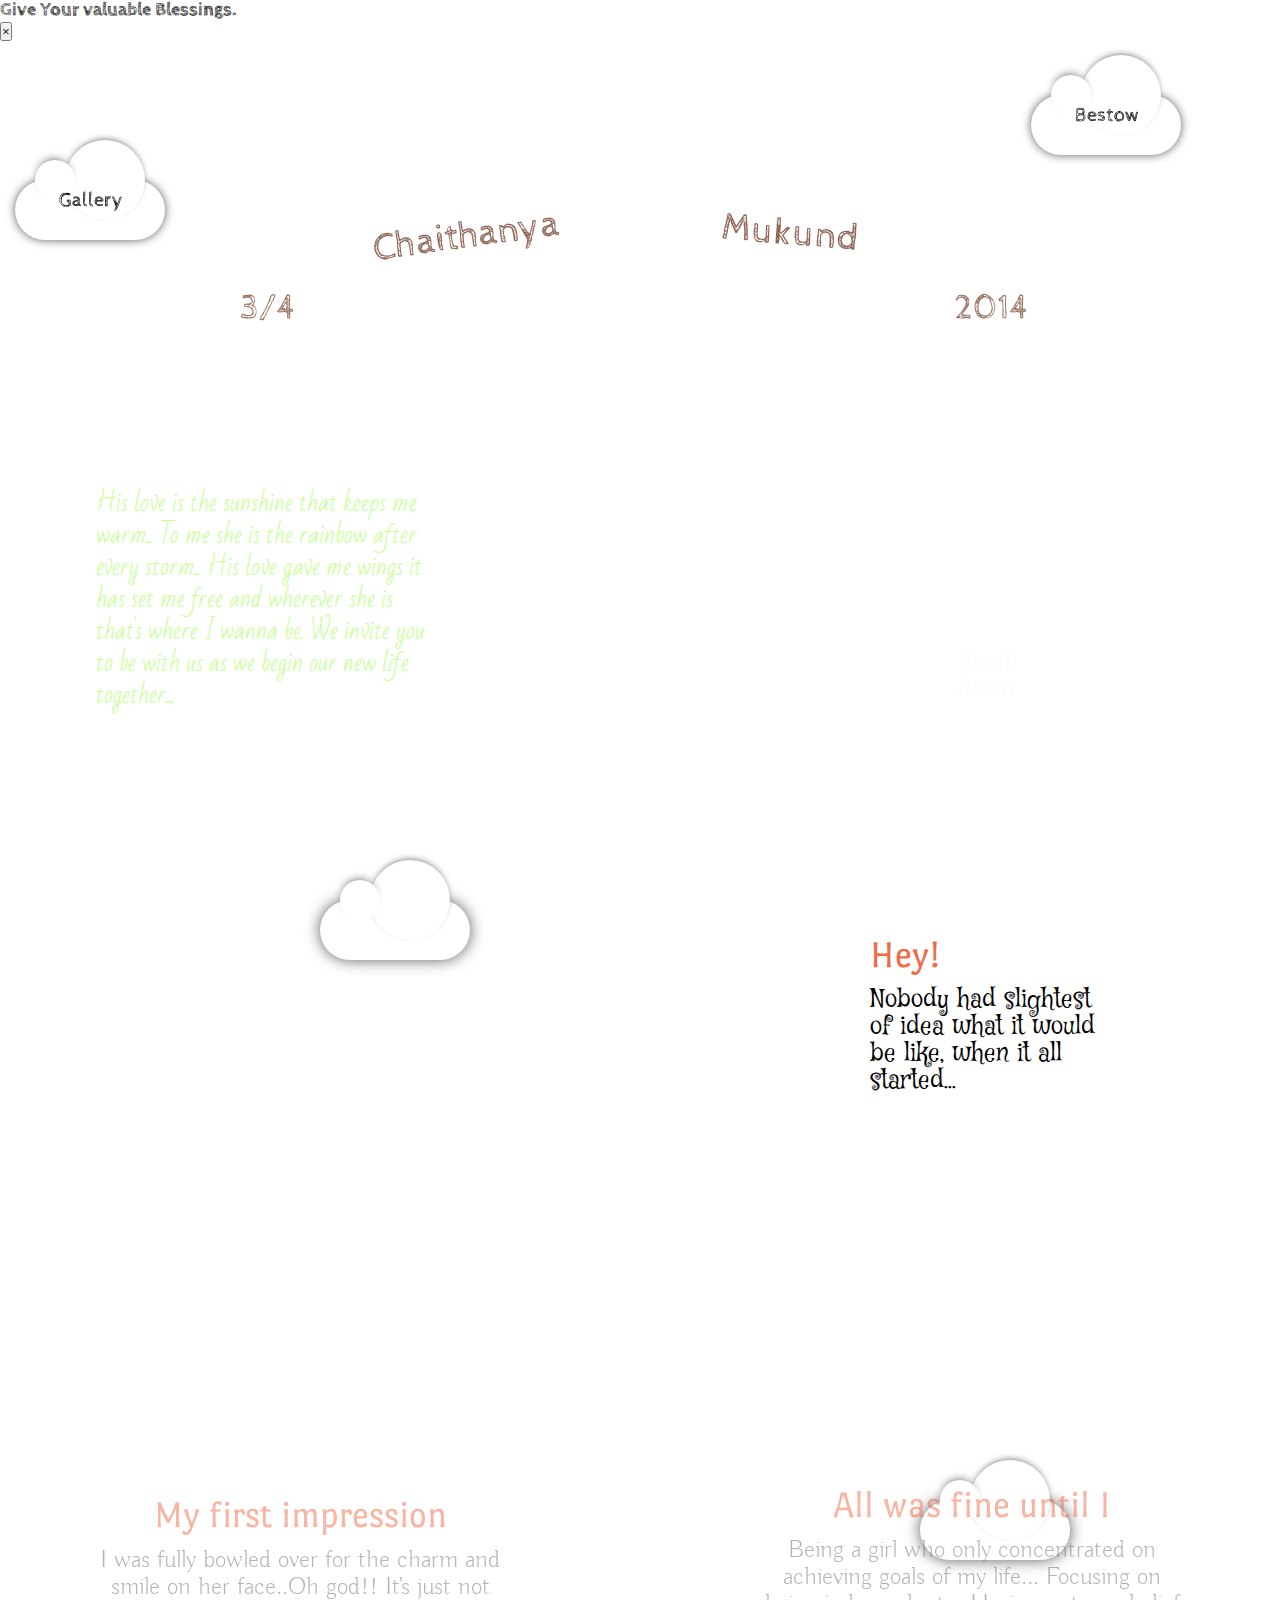
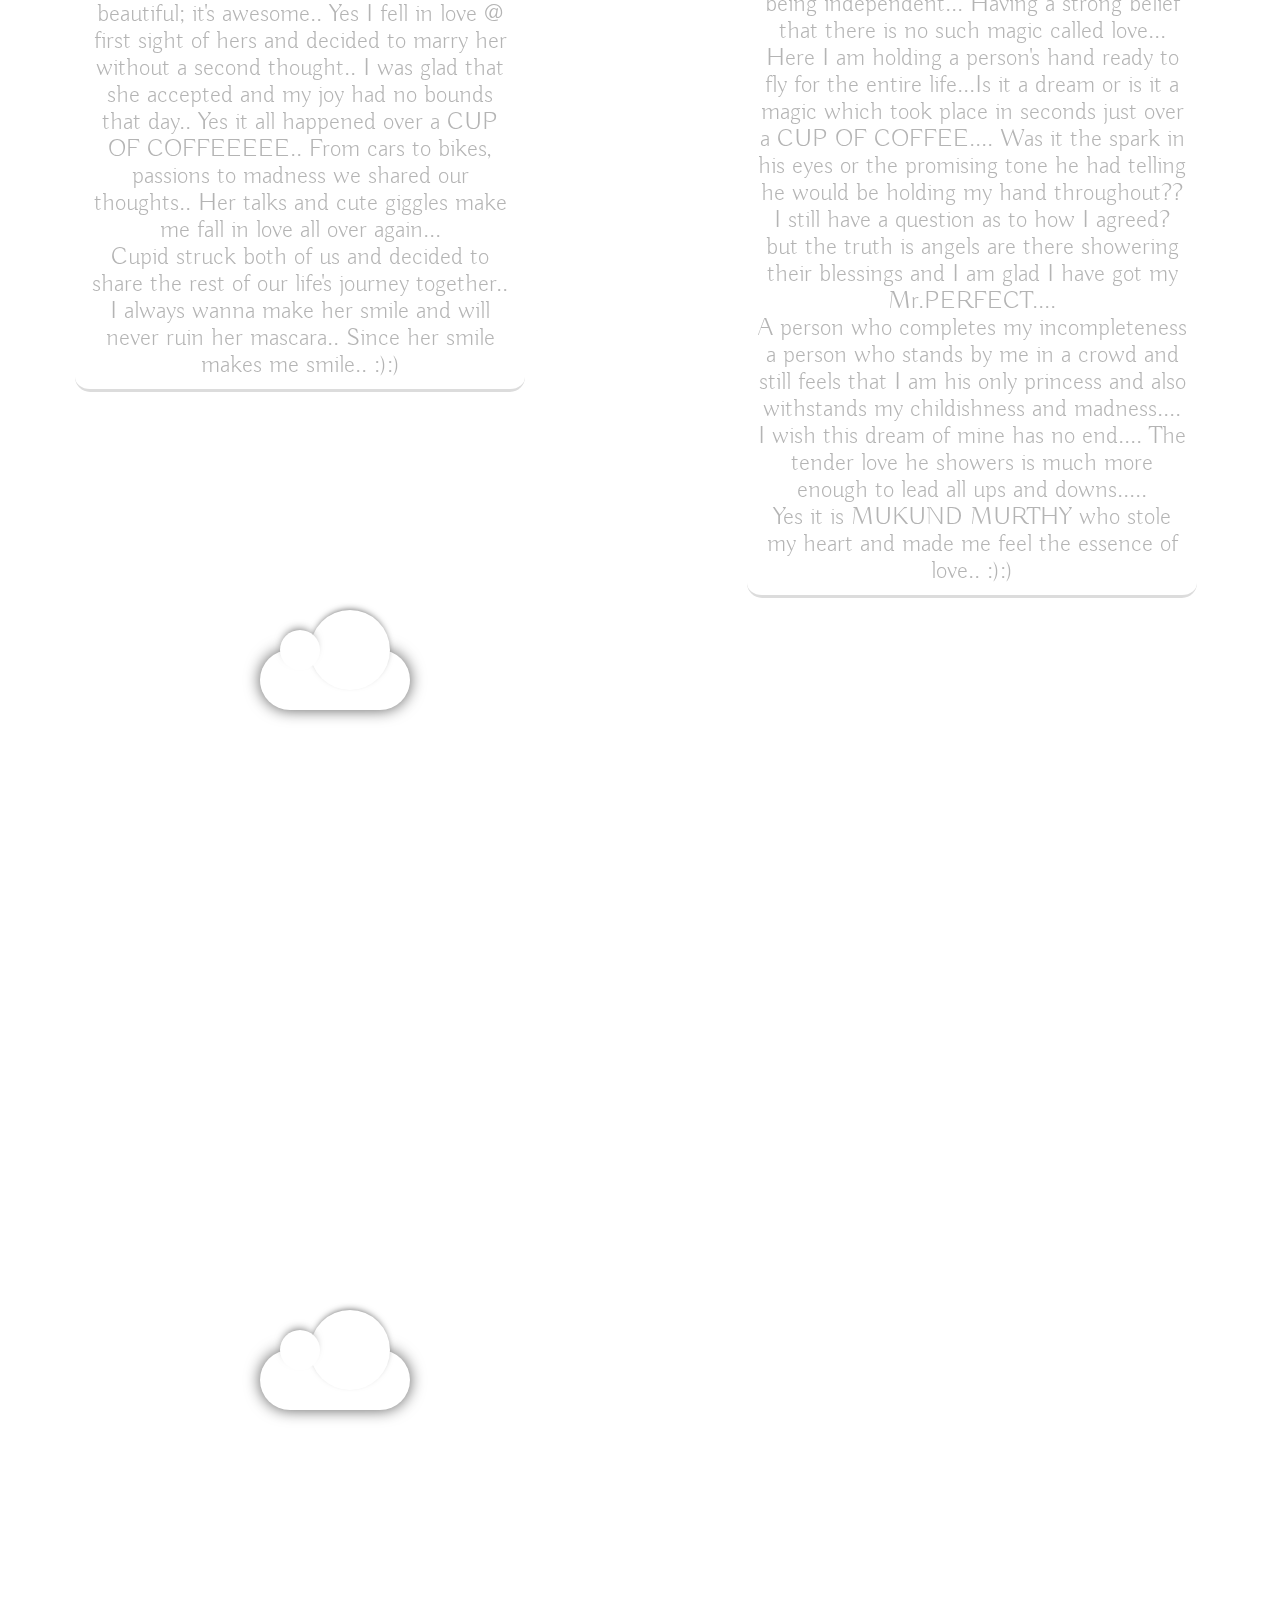
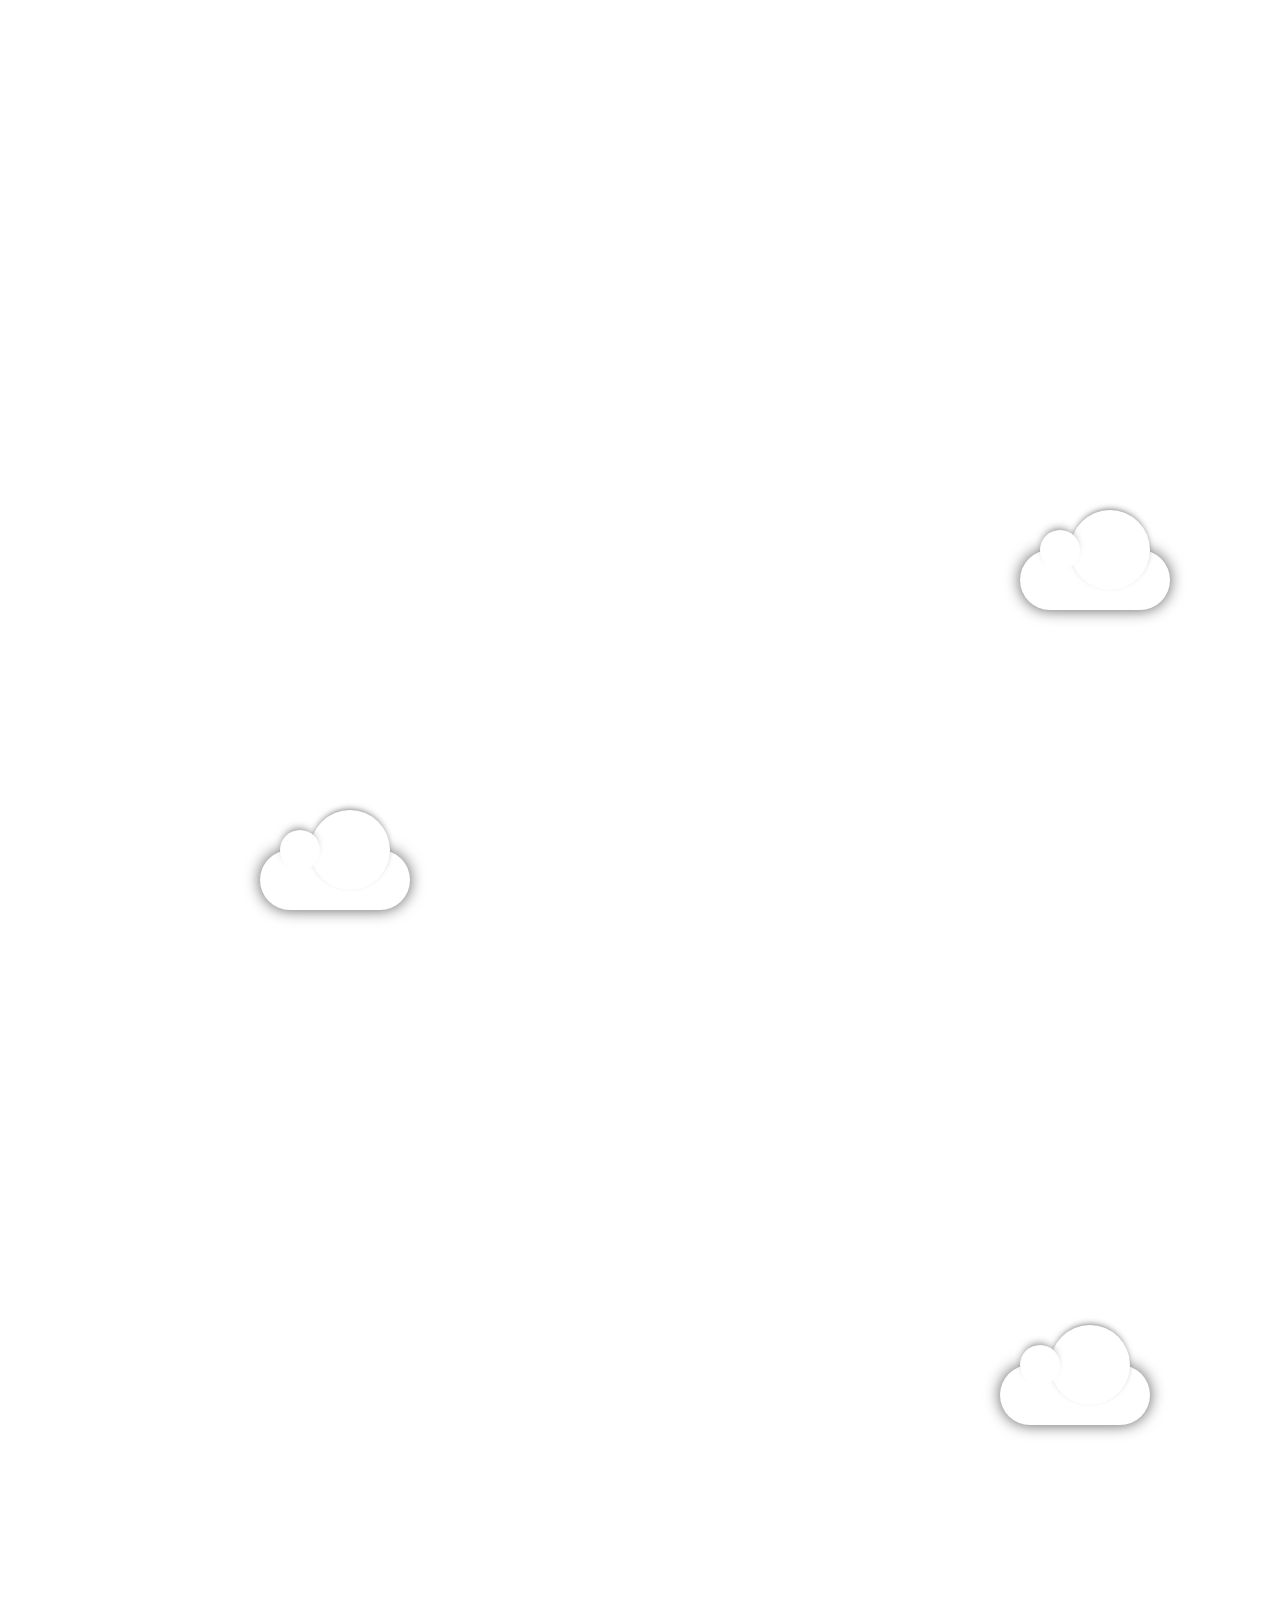
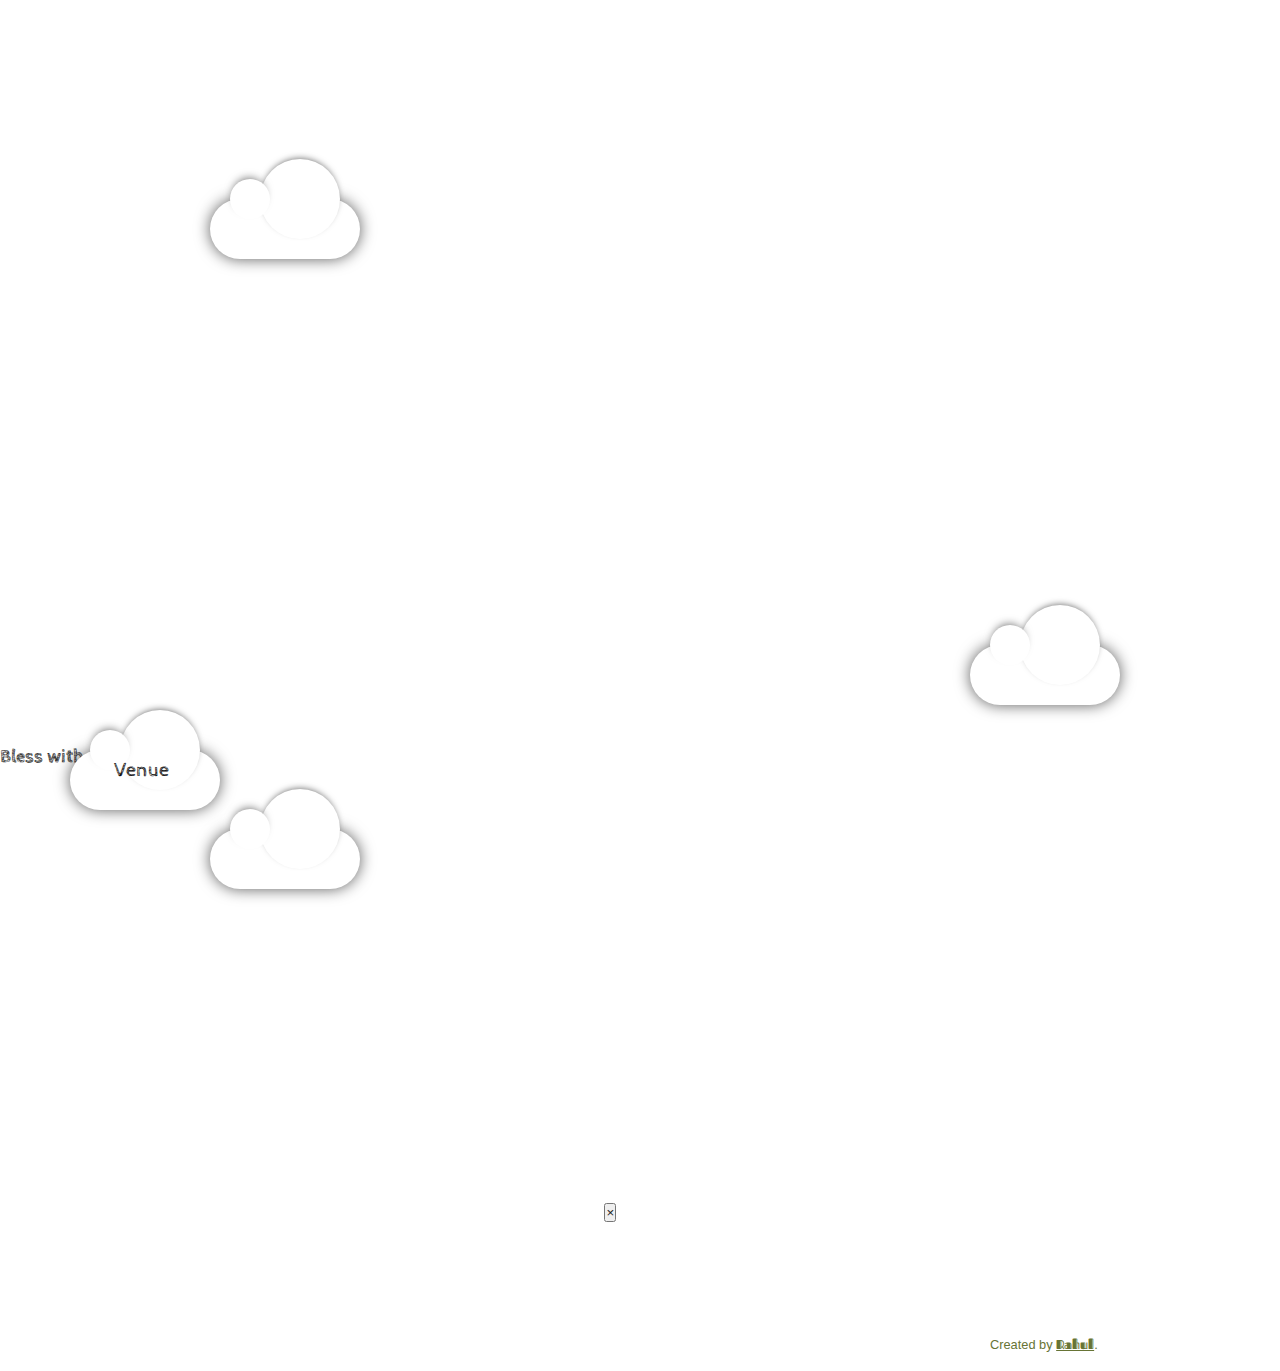
==== commit e942fab5: "font changes" ====
--- a/index.html
+++ b/index.html
@@ -13,7 +13,7 @@
 				<link href='http://fonts.googleapis.com/css?family=Cabin+Sketch' rel='stylesheet' type='text/css'>
 				<link href='http://fonts.googleapis.com/css?family=Mystery+Quest' rel='stylesheet' type='text/css'>
 				<link href='http://fonts.googleapis.com/css?family=Port+Lligat+Sans' rel='stylesheet' type='text/css'>
-				<link href='http://fonts.googleapis.com/css?family=Seaweed+Script' rel='stylesheet' type='text/css'>
+				<link href='http://fonts.googleapis.com/css?family=Buda:300' rel='stylesheet' type='text/css'>
 				<link href='http://fonts.googleapis.com/css?family=Fascinate+Inline' rel='stylesheet' type='text/css'>
 
 				<!-- Place favicon.ico and apple-touch-icon.png in the root directory -->
@@ -46,7 +46,7 @@
 
 				<section id="clouds">
 					<div class="cust-cloud gallery-cloud" style="left: 15px;font-family: 'Cabin Sketch', cursive;"><a href="gallery.html">Gallery</a></div>
-					<div class="cust-cloud gallery-cloud md-trigger md-setperspective" data-modal="modal-19" style="top: -65px;float: right;right: 99px;"><a>WishUs</a></div>
+					<div class="cust-cloud gallery-cloud md-trigger md-setperspective" data-modal="modal-19" style="top: -65px;float: right;right: 99px;"><a>Bestow</a></div>
 
 					<!-- <div class="cust-cloud x3"></div> -->
 					<!-- <div class="cust-cloud x4"></div> -->
--- a/css/main.css
+++ b/css/main.css
@@ -535,7 +535,7 @@
     font-weight: 200;
 }
 
-#the-meeting .text p { font-family: 'Seaweed Script', cursive;color: #696969; }
+#the-meeting .text p { font-family: 'Buda', cursive;color: #696969; }
 
 #the-meeting .mukund .text {
     left: -241px;
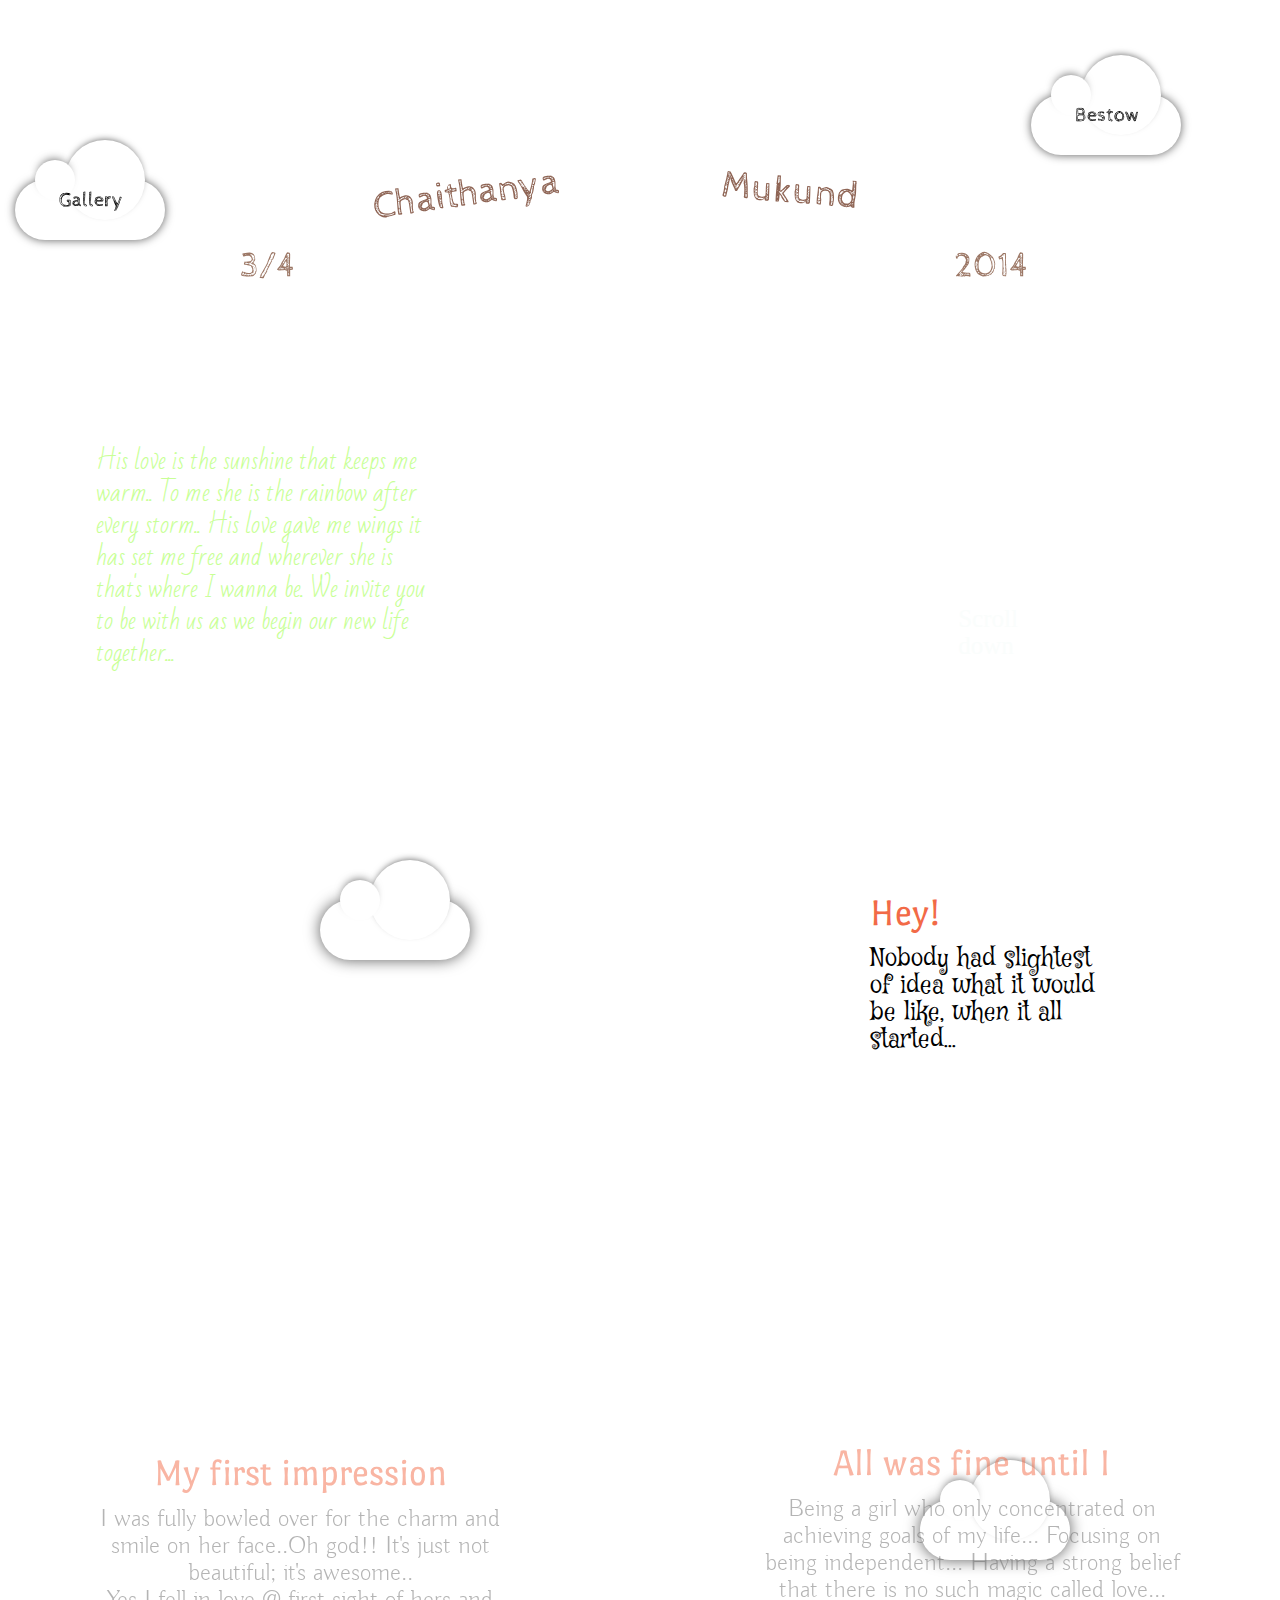
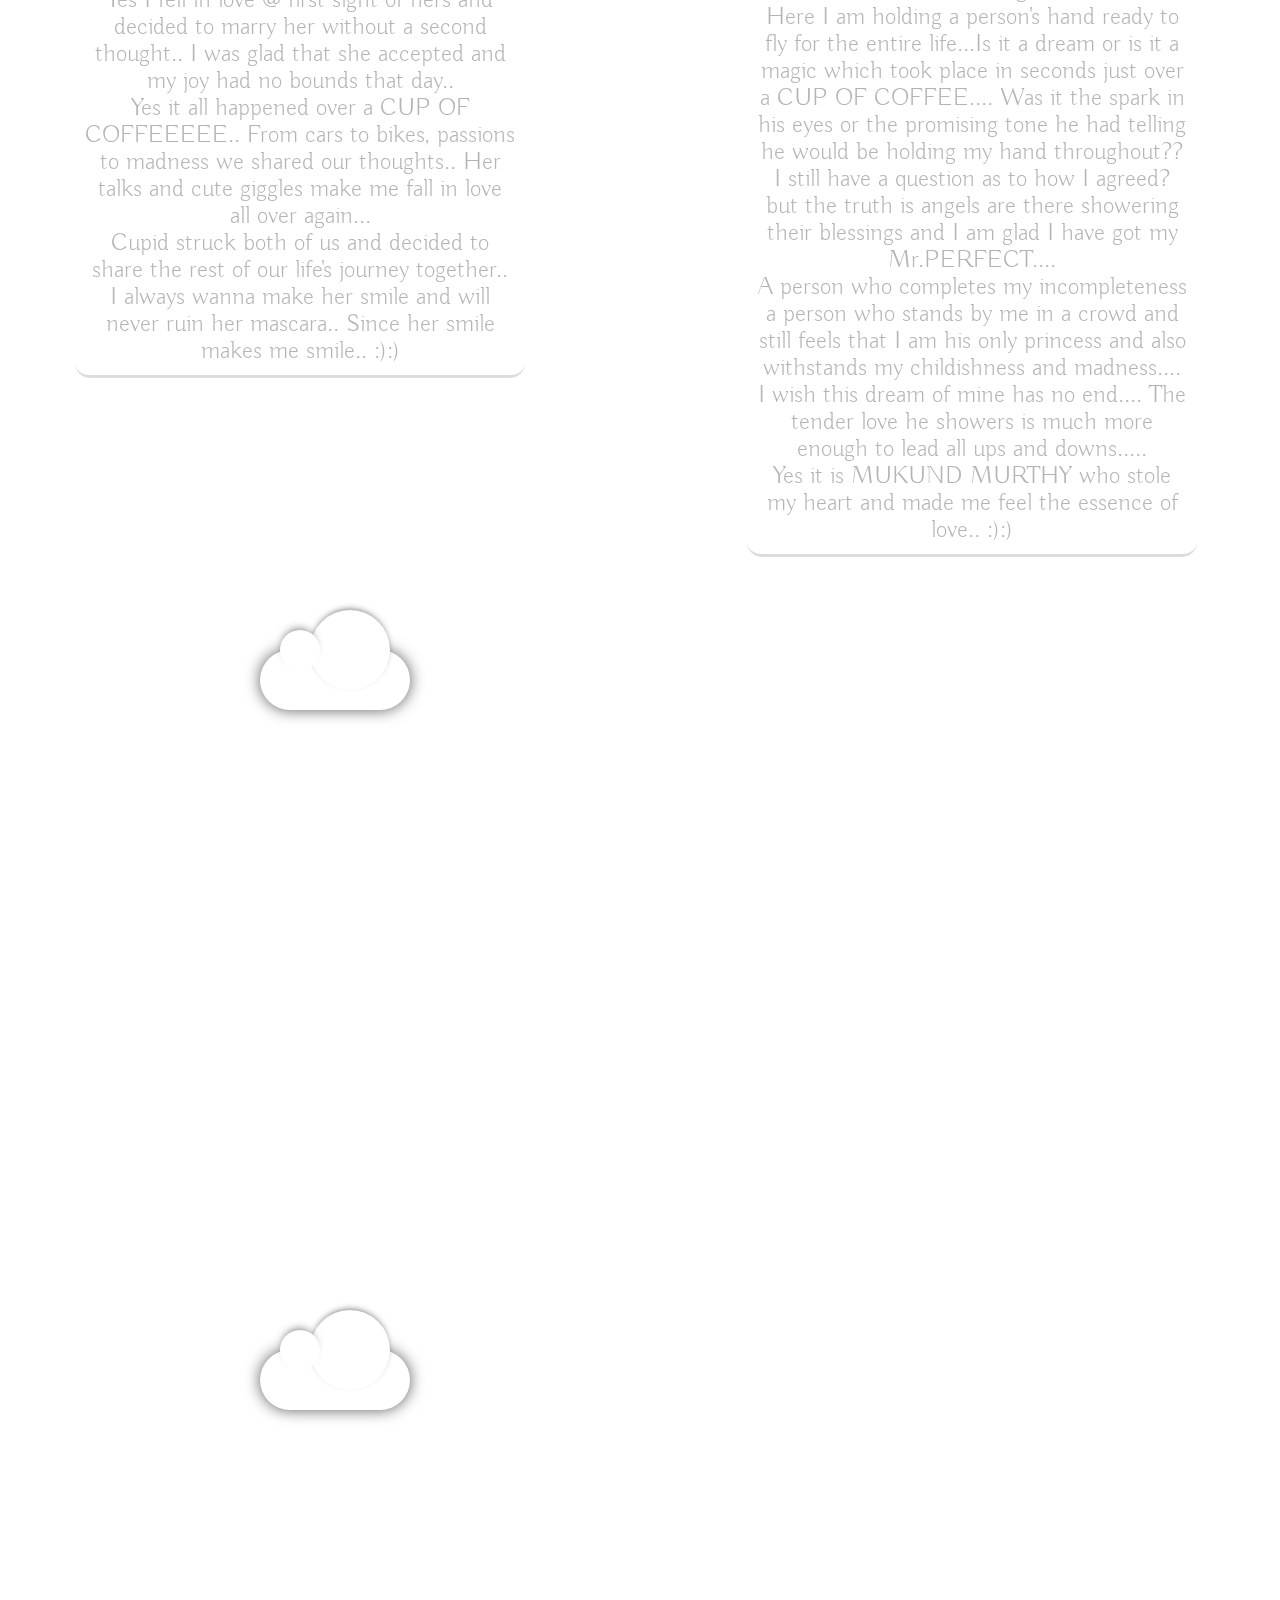
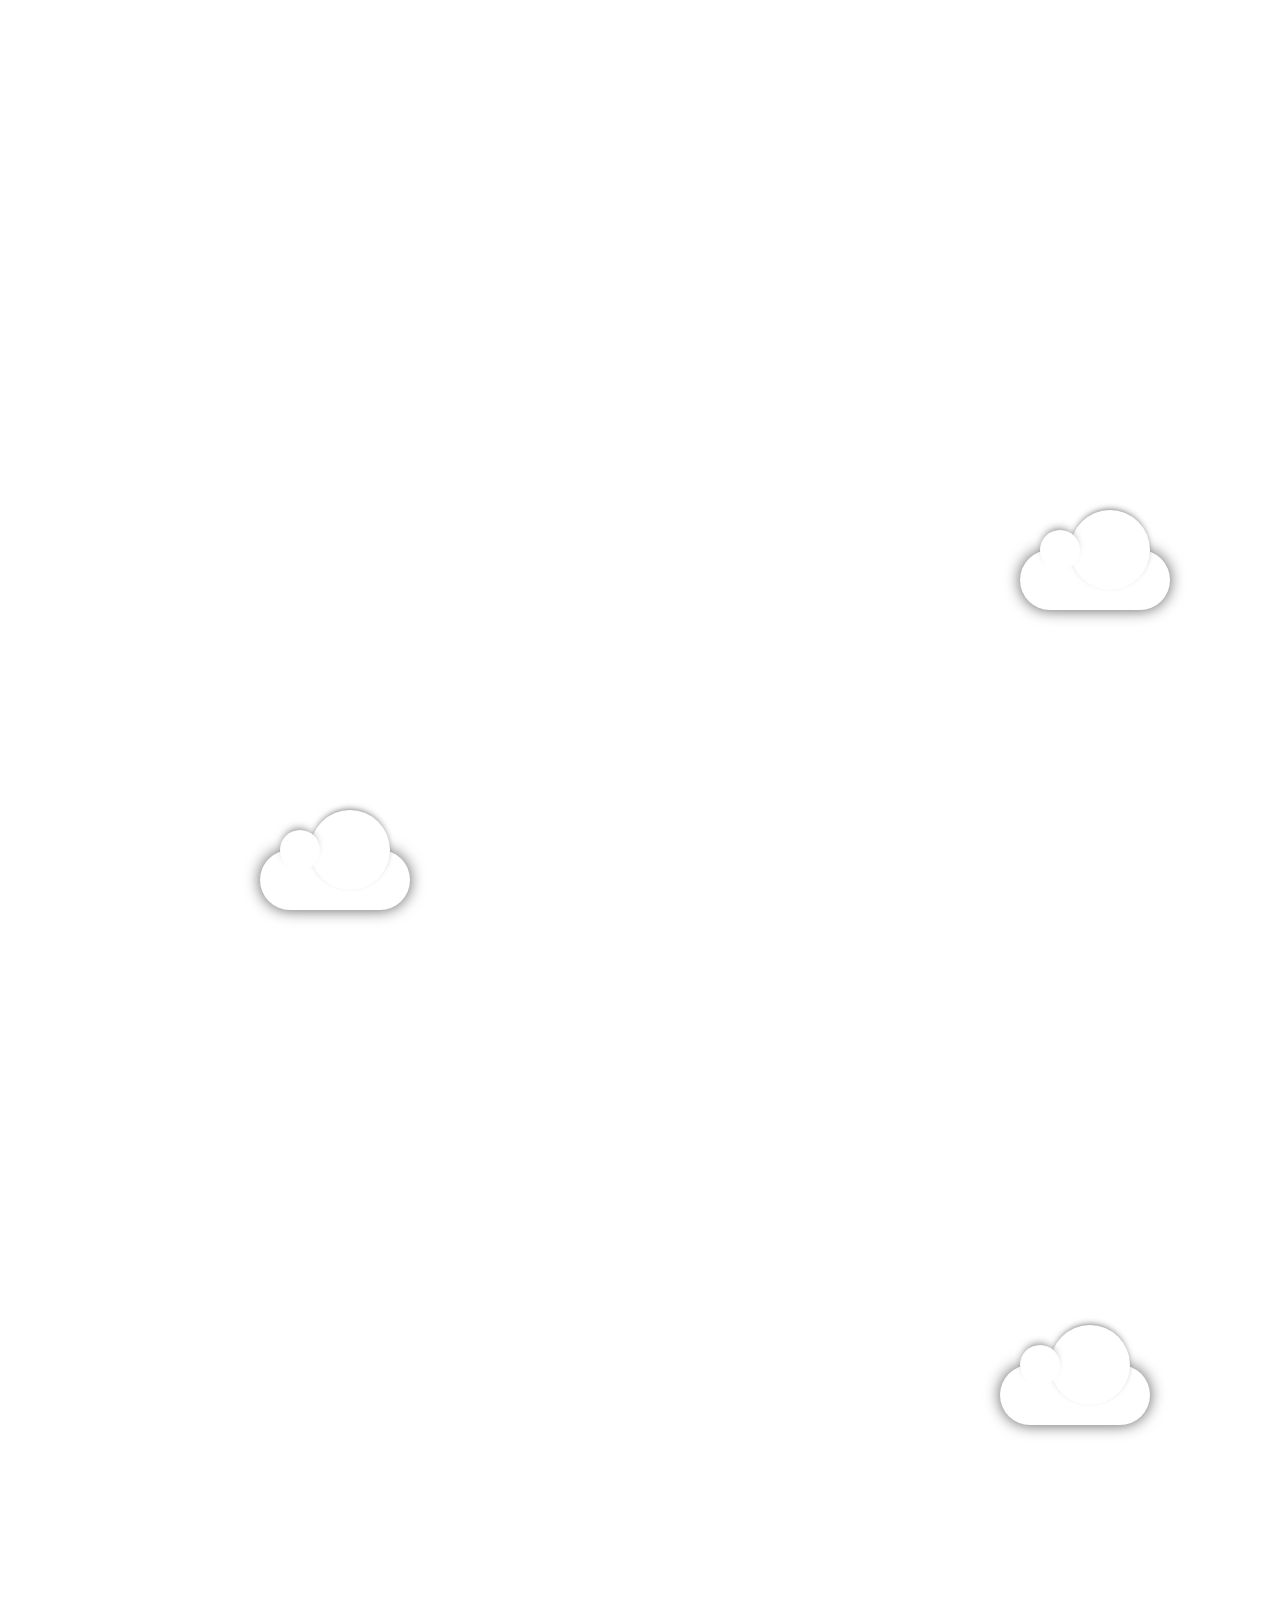
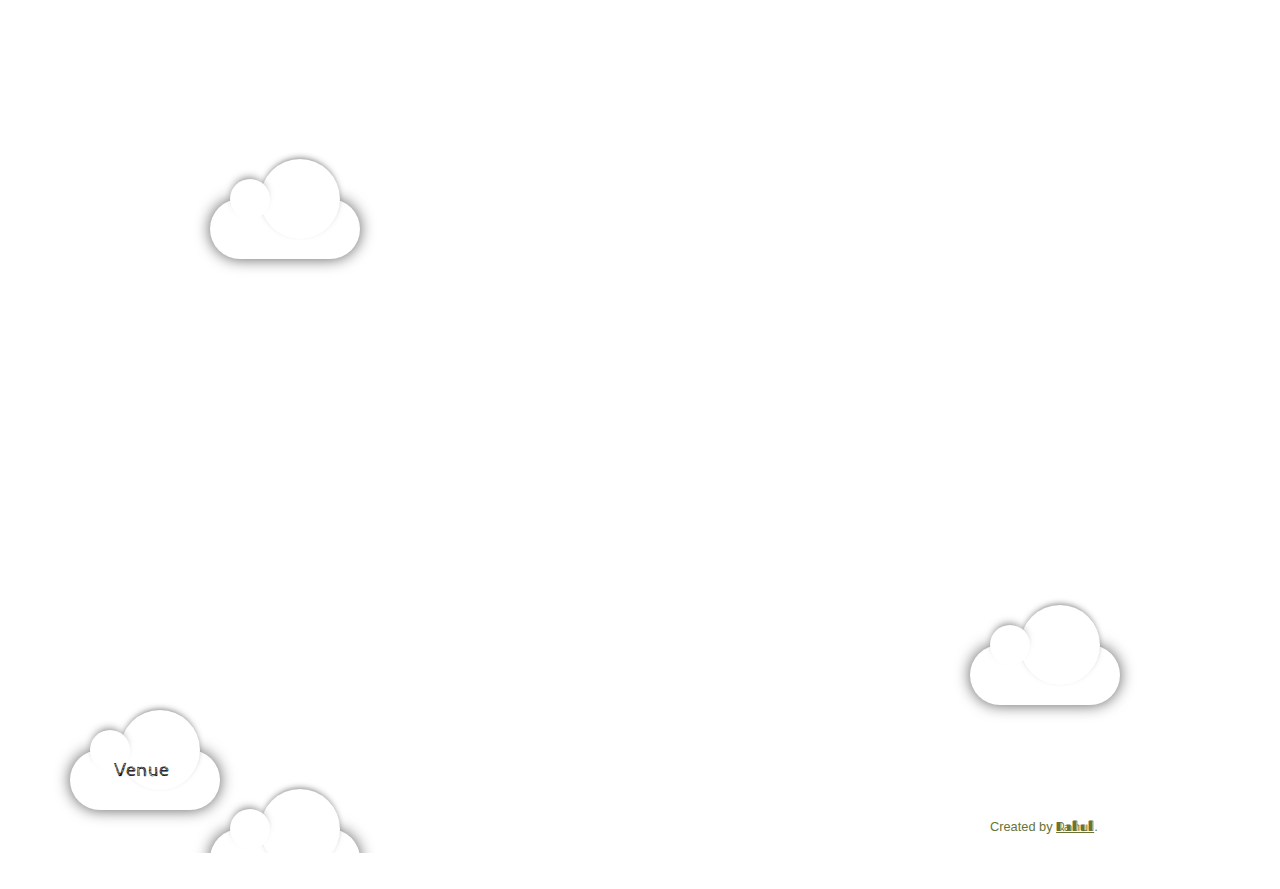
==== commit 3108c9fe: "target blank for myLink" ====
--- a/index.html
+++ b/index.html
@@ -3,90 +3,81 @@
 <!--[if IE 7]>         <html class="no-js lt-ie9 lt-ie8"> <![endif]-->
 <!--[if IE 8]>         <html class="no-js lt-ie9"> <![endif]-->
 <!--[if gt IE 8]><!--> <html class="no-js"> <!--<![endif]-->
-		<head>
-				<meta charset="utf-8">
-				<meta http-equiv="X-UA-Compatible" content="IE=edge,chrome=1">
-				<title>Chaithanya and Mukund are getting married.</title>
-				<meta name="description" content="Chaithanya and Mukund's wedding website">
-				<meta name="viewport" content="width=device-width">
-				<link href='http://fonts.googleapis.com/css?family=Bad+Script' rel='stylesheet' type='text/css'>
-				<link href='http://fonts.googleapis.com/css?family=Cabin+Sketch' rel='stylesheet' type='text/css'>
-				<link href='http://fonts.googleapis.com/css?family=Mystery+Quest' rel='stylesheet' type='text/css'>
-				<link href='http://fonts.googleapis.com/css?family=Port+Lligat+Sans' rel='stylesheet' type='text/css'>
-				<link href='http://fonts.googleapis.com/css?family=Buda:300' rel='stylesheet' type='text/css'>
-				<link href='http://fonts.googleapis.com/css?family=Fascinate+Inline' rel='stylesheet' type='text/css'>
-
-				<!-- Place favicon.ico and apple-touch-icon.png in the root directory -->
-
-				<link rel="stylesheet" href="css/normalize.css">
-				<link rel="stylesheet" href="css/main.css">
-				<link rel="stylesheet" href="css/style.css">
-				<link rel="stylesheet" href="css/flipclock.css">
-				<link rel="stylesheet" type="text/css" href="css/MyFontsWebfontsOrderM4551871.css">
-				<link rel="stylesheet" type="text/css" href="css/component.css" />
-
-
-				<link rel="apple-touch-icon-precomposed" href="apple-touch-icon-144x144-precomposed.png" sizes="144x144">
-				<link rel="apple-touch-icon-precomposed" href="apple-touch-icon-114x114-precomposed.png" sizes="114x114">
-				<link rel="apple-touch-icon-precomposed" href="apple-touch-icon-72x72-precomposed.png" sizes="72x72">
-				<link rel="apple-touch-icon-precomposed" href="apple-touch-icon-57x57-precomposed.png" sizes="57x57">
-				<link rel="apple-touch-icon-precomposed" href="apple-touch-icon-precomposed.png">
-
-				<script src="js/vendor/modernizr-2.6.2.min.js"></script>
-		</head>
-		<body>
-
-				<!--[if lt IE 7]>
-						<p class="chromeframe">You are using an <strong>outdated</strong> browser. Please <a href="http://browsehappy.com/">upgrade your browser</a> or <a href="http://www.google.com/chromeframe/?redirect=true">activate Google Chrome Frame</a> to improve your experience.</p>
-				<![endif]-->
-
-				<div id="balloon" class="soaring"></div>
-				<div id="sun" class="sun-2"></div>
-        		<!-- <div id="bird_note_right"><div id="bird_animate"></div></div> -->
-
-				<section id="clouds">
-					<div class="cust-cloud gallery-cloud" style="left: 15px;font-family: 'Cabin Sketch', cursive;"><a href="gallery.html">Gallery</a></div>
-					<div class="cust-cloud gallery-cloud md-trigger md-setperspective" data-modal="modal-19" style="top: -65px;float: right;right: 99px;"><a>Bestow</a></div>
-
-					<!-- <div class="cust-cloud x3"></div> -->
-					<!-- <div class="cust-cloud x4"></div> -->
-					<div class="plane x1"><div><div class="clock" style="margin:2em;"></div></div></div>
-					<!-- <div class="cust-cloud x6"></div>
-					<div class="cust-cloud x7"></div> -->
-				</section>
-
-
-
-				<div class="md-modal md-effect-19" id="modal-19">
-					<div class="md-content">
-						<h3 style="font-family: 'Cabin Sketch', cursive;">Give Your valuable Blessings.</h3>
-						<div>
-							<div class="fb-comments" data-href="http://chaithanyamukund.us" data-width="700" data-numposts="5" data-colorscheme="light" style="display: block;"></div>
-							<button class="md-close">&times;</button>
-						</div>
-					</div>
-				</div>
-
-
-
-				<section class="fly bird">
-					<div class="bird-1"></div>
-					<div class="bird-2"></div>
-					<div class="bird-3"></div>
-					<div class="bird-4"></div>
-					<div class="bird-5"></div>
-					<div class="bird-6"></div>
-					<div class="bird-7"></div>
-				</section>
-
-				<header>
-						<div id="ribbon">
-								<div class="subtitle date">3/4</div>
-								<div class="title bride">Chaithanya</div>
-								<div class="title groom">Mukund</div>
-								<div class="subtitle year">2014</div>
-						</div>
-				</header>
+	<head>
+		<meta charset="utf-8">
+		<meta http-equiv="X-UA-Compatible" content="IE=edge,chrome=1">
+		<title>Chaithanya and Mukund are getting married.</title>
+		<meta name="description" content="Chaithanya and Mukund's wedding website">
+		<meta name="viewport" content="width=device-width">
+		<link href='http://fonts.googleapis.com/css?family=Bad+Script' rel='stylesheet' type='text/css'>
+		<link href='http://fonts.googleapis.com/css?family=Cabin+Sketch' rel='stylesheet' type='text/css'>
+		<link href='http://fonts.googleapis.com/css?family=Mystery+Quest' rel='stylesheet' type='text/css'>
+		<link href='http://fonts.googleapis.com/css?family=Port+Lligat+Sans' rel='stylesheet' type='text/css'>
+		<link href='http://fonts.googleapis.com/css?family=Buda:300' rel='stylesheet' type='text/css'>
+		<link href='http://fonts.googleapis.com/css?family=Fascinate+Inline' rel='stylesheet' type='text/css'>
+
+		<!-- Place favicon.ico and apple-touch-icon.png in the root directory -->
+
+		<link rel="stylesheet" href="css/normalize.css">
+		<link rel="stylesheet" href="css/main.css">
+		<link rel="stylesheet" href="css/style.css">
+		<link rel="stylesheet" href="css/flipclock.css">
+		<link rel="stylesheet" type="text/css" href="css/MyFontsWebfontsOrderM4551871.css">
+		<link rel="stylesheet" type="text/css" href="css/component.css" />
+
+
+		<link rel="apple-touch-icon-precomposed" href="apple-touch-icon-144x144-precomposed.png" sizes="144x144">
+		<link rel="apple-touch-icon-precomposed" href="apple-touch-icon-114x114-precomposed.png" sizes="114x114">
+		<link rel="apple-touch-icon-precomposed" href="apple-touch-icon-72x72-precomposed.png" sizes="72x72">
+		<link rel="apple-touch-icon-precomposed" href="apple-touch-icon-57x57-precomposed.png" sizes="57x57">
+		<link rel="apple-touch-icon-precomposed" href="apple-touch-icon-precomposed.png">
+
+		<script src="js/vendor/modernizr-2.6.2.min.js"></script>
+	</head>
+	<body>
+		<!--[if lt IE 7]>
+				<p class="chromeframe">You are using an <strong>outdated</strong> browser. Please <a href="http://browsehappy.com/">upgrade your browser</a> or <a href="http://www.google.com/chromeframe/?redirect=true">activate Google Chrome Frame</a> to improve your experience.</p>
+		<![endif]-->
+
+		<div id="balloon" class="soaring"></div>
+		<div id="sun" class="sun-2"></div>
+		<!-- <div id="bird_note_right"><div id="bird_animate"></div></div> -->
+
+		<section id="clouds">
+			<div class="cust-cloud gallery-cloud" style="left: 15px;font-family: 'Cabin Sketch', cursive;"><a href="gallery.html">Gallery</a></div>
+			<div class="cust-cloud gallery-cloud md-trigger md-setperspective" data-modal="modal-19" style="top: -65px;float: right;right: 99px;"><a>Bestow</a></div>
+			<div class="plane x1"><div><div class="clock" style="margin:2em;"></div></div></div>
+		</section>
+
+		<div class="md-modal md-effect-19" id="modal-19" style="max-height: 600px;overflow: scroll;top: 49%;">
+			<div class="md-content">
+				<h3 style="font-family: 'Cabin Sketch', cursive;">Give Your valuable Blessings.</h3>
+				<div>
+					<div class="fb-comments" data-href="http://chaithanyamukund.us" data-width="700" data-numposts="5" data-colorscheme="light" style="display: block;"></div>
+					<button class="md-close">&times;</button>
+				</div>
+			</div>
+		</div>
+
+
+		<section class="fly bird">
+			<div class="bird-1"></div>
+			<div class="bird-2"></div>
+			<div class="bird-3"></div>
+			<div class="bird-4"></div>
+			<div class="bird-5"></div>
+			<div class="bird-6"></div>
+			<div class="bird-7"></div>
+		</section>
+
+		<header>
+			<div id="ribbon">
+				<div class="subtitle date">3/4</div>
+				<div class="title bride">Chaithanya</div>
+				<div class="title groom">Mukund</div>
+				<div class="subtitle year">2014</div>
+			</div>
+		</header>
 
 				<nav>
 						<ul>
@@ -124,7 +115,9 @@
 							<i class="bu-bub"></i>
 							<div class="text">
 								<p><strong>My first impression</strong></p>
-								<p>I was fully bowled over for the charm and smile on her face..Oh god!! It's just not beautiful; it's awesome.. Yes I fell in love @ first sight of hers and decided to marry her without a second thought.. I was glad that she accepted and my joy had no bounds that day.. Yes it all happened over a CUP OF COFFEEEEE.. From cars to bikes, passions to madness we shared our thoughts.. Her talks and cute giggles make me fall in love all over again...</p>
+								<p>I was fully bowled over for the charm and smile on her face..Oh god!! It's just not beautiful; it's awesome..</p>
+								<p>Yes I fell in love @ first sight of hers and decided to marry her without a second thought.. I was glad that she accepted and my joy had no bounds that day..</p>
+								<p>Yes it all happened over a CUP OF COFFEEEEE.. From cars to bikes, passions to madness we shared our thoughts.. Her talks and cute giggles make me fall in love all over again...</p>
 								<p>Cupid struck both of us and decided to share the rest of our life's journey together..</p>
 								<p>I always wanna make her smile and will never ruin her mascara.. Since her smile makes me smile.. :):)</p>
 							</div>
@@ -187,59 +180,43 @@
 				<footer>
 						<div id="the-cake"></div>
 						<div id="party"></div>
-						<p>Created by <a href="http://rahulchandra.com/" title="Rahul Chandra" style="font-family: 'Fascinate Inline', cursive;">Rahul</a>.</p>
+						<p>Created by <a href="http://rahulchandra.com/" title="Rahul Chandra" target="_blank" style="font-family: 'Fascinate Inline', cursive;">Rahul</a>.</p>
 				</footer>
 
-			<script src="http://ajax.googleapis.com/ajax/libs/jquery/1.9.1/jquery.min.js"></script>
-			<script>window.jQuery || document.write('<script src="js/jquery-1.9.0.min.js"><\/script>')</script>
-			<script src="js/plugins.js"></script>
-			<script src="js/main.js"></script>
-
-			<script src="js/vendor/jquery.filpclock.js"></script>
-			<script src="js/vendor/faces/counter.js"></script>
-			<script src="js/vendor/faces/hourlycounter.js"></script>
-			<script src="js/vendor/faces/dailycounter.js"></script>
-			<script src="js/vendor/faces/minutecounter.js"></script>
-			<script src="js/vendor/faces/twentyfourhourclock.js"></script>
-			<script src="js/vendor/faces/twelvehourclock.js"></script>
-
-
-
-			<div id="fb-root"></div>
-			<script>(function(d, s, id) {
-			  var js, fjs = d.getElementsByTagName(s)[0];
-			  if (d.getElementById(id)) return;
-			  js = d.createElement(s); js.id = id;
-			  // js.src = "//connect.facebook.net/en_US/all.js#xfbml=1&appId=237465676440088";
-			  js.src = "https://connect.facebook.net/en_US/all.js#xfbml=1&appId=237465676440088";
-			  fjs.parentNode.insertBefore(js, fjs);
-			}(document, 'script', 'facebook-jssdk'));</script>
-
-			<script type="text/javascript">
-				var clock;
-
-				$(document).ready(function() {
-
-					// Grab the current date
-					var currentDate = new Date();
-
-					// Set some date in the future. In this case, it's always Jan 1
-					var futureDate  = new Date(currentDate.getFullYear(), 3, 3);
-
-					// Calculate the difference in seconds between the future and current date
-					var diff = futureDate.getTime() / 1000 - currentDate.getTime() / 1000;
-
-					// Instantiate a coutdown FlipClock
-					clock = $('.clock').FlipClock(diff, {
-						clockFace: 'DailyCounter',
-						countdown: true
-					});
-
-				});
-			</script>
-			<script src="js/vendor/classie.js"></script>
-			<script src="js/vendor/modalEffects.js"></script>
-
-
-		</body>
+		<script src="http://ajax.googleapis.com/ajax/libs/jquery/1.9.1/jquery.min.js"></script>
+		<script>window.jQuery || document.write('<script src="js/jquery-1.9.0.min.js"><\/script>')</script>
+		<script src="js/plugins.js"></script>
+		<script src="js/main.js"></script>
+		<script src="js/vendor/jquery.filpclock.js"></script>
+		<script src="js/vendor/faces/counter.js"></script>
+		<script src="js/vendor/faces/hourlycounter.js"></script>
+		<script src="js/vendor/faces/dailycounter.js"></script>
+		<script src="js/vendor/faces/minutecounter.js"></script>
+		<script src="js/vendor/faces/twentyfourhourclock.js"></script>
+		<script src="js/vendor/faces/twelvehourclock.js"></script>
+
+		<div id="fb-root"></div>
+		<script type="text/javascript">
+			var clock;
+			$(document).ready(function() {
+				var currentDate = new Date(); // Grab the current date
+				var futureDate  = new Date(currentDate.getFullYear(), 3, 3); // Set some date in the future. In this case, it's always Jan 1
+				var diff = futureDate.getTime() / 1000 - currentDate.getTime() / 1000; // Calculate the difference in seconds between the future and current date
+
+				// Instantiate a coutdown FlipClock
+				clock = $('.clock').FlipClock(diff, { clockFace: 'DailyCounter', countdown: true });
+			});
+
+			(function (d, s, id) {
+				var js, fjs = d.getElementsByTagName(s)[0];
+				if (d.getElementById(id)) return;
+				js = d.createElement(s);
+				js.id = id;
+				js.src = "https://connect.facebook.net/en_US/all.js#xfbml=1&appId=237465676440088";
+				fjs.parentNode.insertBefore(js, fjs);
+			}(document, 'script', 'facebook-jssdk'));
+		</script>
+		<script src="js/vendor/classie.js"></script>
+		<script src="js/vendor/modalEffects.js"></script>
+	</body>
 </html>
--- a/css/component.css
+++ b/css/component.css
@@ -0,0 +1,753 @@
+/* General styles for the modal */
+
+/*
+Styles for the html/body for special modal where we want 3d effects
+Note that we need a container wrapping all content on the page for the
+perspective effects (not including the modals and the overlay).
+*/
+.md-perspective,
+.md-perspective body {
+	height: 100%;
+	overflow: hidden;
+}
+
+.md-perspective body  {
+	background: #222;
+	-webkit-perspective: 600px;
+	-moz-perspective: 600px;
+	perspective: 600px;
+}
+
+.container {
+	background: #e74c3c;
+	min-height: 100%;
+}
+
+.md-modal {
+	position: fixed;
+	top: 49%;
+	left: 50%;
+	max-width: 900px;
+	min-width: 320px;
+	width: 80%;
+	min-height: 500px;
+	height: auto;
+	z-index: 2000;
+	visibility: hidden;
+	max-height: 600px;
+	overflow: scroll;
+	-webkit-backface-visibility: hidden;
+	-moz-backface-visibility: hidden;
+	backface-visibility: hidden;
+	-webkit-transform: translateX(-50%) translateY(-50%);
+	-moz-transform: translateX(-50%) translateY(-50%);
+	-ms-transform: translateX(-50%) translateY(-50%);
+	transform: translateX(-50%) translateY(-50%);
+}
+
+.md-show {
+	visibility: visible;
+}
+
+.md-overlay {
+	position: fixed;
+	width: 100%;
+	height: 100%;
+	visibility: hidden;
+	top: 0;
+	left: 0;
+	z-index: 1000;
+	opacity: 0;
+	background: rgba(42, 197, 108, 0.44);
+	-webkit-transition: all 0.3s;
+	-moz-transition: all 0.3s;
+	transition: all 0.3s;
+}
+
+.md-show ~ .md-overlay {
+	opacity: 1;
+	visibility: visible;
+}
+
+/* Content styles */
+.md-content {
+	color: #7A7A7A;
+	position: relative;
+	border-radius: 3px;
+	margin: 0 auto;
+	background: #ECF0F1;
+}
+
+.md-content h3 {
+	margin: 0;
+	padding: 0.4em;
+	text-align: center;
+	font-size: 2.4em;
+	font-weight: 300;
+	opacity: 0.8;
+	background: rgba(0,0,0,0.1);
+	border-radius: 3px 3px 0 0;
+}
+
+.md-content > div {
+	padding: 15px 40px 30px;
+	margin: 0;
+	font-weight: 300;
+	font-size: 1.15em;
+	max-height: 600px;
+	overflow: scroll;
+}
+
+.md-content > div p {
+	margin: 0;
+	padding: 10px 0;
+}
+
+.md-content > div ul {
+	margin: 0;
+	padding: 0 0 30px 20px;
+}
+
+.md-content > div ul li {
+	padding: 5px 0;
+}
+
+.md-content button {
+	position: absolute;
+	top: 0;
+	right: 0;
+	display: block;
+	font-size: 24px;
+	border-radius: 20px;
+	width: 40px;
+	height: 40px;
+	margin: 5px;
+	padding-bottom: 4px;
+	border: none;
+	outline: none;
+}
+
+.md-content button:hover {
+	color: #fff;
+	background: #F06060;
+}
+
+/* Individual modal styles with animations/transitions */
+
+/* Effect 1: Fade in and scale up */
+.md-effect-1 .md-content {
+	-webkit-transform: scale(0.7);
+	-moz-transform: scale(0.7);
+	-ms-transform: scale(0.7);
+	transform: scale(0.7);
+	opacity: 0;
+	-webkit-transition: all 0.3s;
+	-moz-transition: all 0.3s;
+	transition: all 0.3s;
+}
+
+.md-show.md-effect-1 .md-content {
+	-webkit-transform: scale(1);
+	-moz-transform: scale(1);
+	-ms-transform: scale(1);
+	transform: scale(1);
+	opacity: 1;
+}
+
+/* Effect 2: Slide from the right */
+.md-effect-2 .md-content {
+	-webkit-transform: translateX(20%);
+	-moz-transform: translateX(20%);
+	-ms-transform: translateX(20%);
+	transform: translateX(20%);
+	opacity: 0;
+	-webkit-transition: all 0.3s cubic-bezier(0.25, 0.5, 0.5, 0.9);
+	-moz-transition: all 0.3s cubic-bezier(0.25, 0.5, 0.5, 0.9);
+	transition: all 0.3s cubic-bezier(0.25, 0.5, 0.5, 0.9);
+}
+
+.md-show.md-effect-2 .md-content {
+	-webkit-transform: translateX(0);
+	-moz-transform: translateX(0);
+	-ms-transform: translateX(0);
+	transform: translateX(0);
+	opacity: 1;
+}
+
+/* Effect 3: Slide from the bottom */
+.md-effect-3 .md-content {
+	-webkit-transform: translateY(20%);
+	-moz-transform: translateY(20%);
+	-ms-transform: translateY(20%);
+	transform: translateY(20%);
+	opacity: 0;
+	-webkit-transition: all 0.3s;
+	-moz-transition: all 0.3s;
+	transition: all 0.3s;
+}
+
+.md-show.md-effect-3 .md-content {
+	-webkit-transform: translateY(0);
+	-moz-transform: translateY(0);
+	-ms-transform: translateY(0);
+	transform: translateY(0);
+	opacity: 1;
+}
+
+/* Effect 4: Newspaper */
+.md-effect-4 .md-content {
+	-webkit-transform: scale(0) rotate(720deg);
+	-moz-transform: scale(0) rotate(720deg);
+	-ms-transform: scale(0) rotate(720deg);
+	transform: scale(0) rotate(720deg);
+	opacity: 0;
+}
+
+.md-show.md-effect-4 ~ .md-overlay,
+.md-effect-4 .md-content {
+	-webkit-transition: all 0.5s;
+	-moz-transition: all 0.5s;
+	transition: all 0.5s;
+}
+
+.md-show.md-effect-4 .md-content {
+	-webkit-transform: scale(1) rotate(0deg);
+	-moz-transform: scale(1) rotate(0deg);
+	-ms-transform: scale(1) rotate(0deg);
+	transform: scale(1) rotate(0deg);
+	opacity: 1;
+}
+
+/* Effect 5: fall */
+.md-effect-5.md-modal {
+	-webkit-perspective: 1300px;
+	-moz-perspective: 1300px;
+	perspective: 1300px;
+}
+
+.md-effect-5 .md-content {
+	-webkit-transform-style: preserve-3d;
+	-moz-transform-style: preserve-3d;
+	transform-style: preserve-3d;
+	-webkit-transform: translateZ(600px) rotateX(20deg);
+	-moz-transform: translateZ(600px) rotateX(20deg);
+	-ms-transform: translateZ(600px) rotateX(20deg);
+	transform: translateZ(600px) rotateX(20deg);
+	opacity: 0;
+}
+
+.md-show.md-effect-5 .md-content {
+	-webkit-transition: all 0.3s ease-in;
+	-moz-transition: all 0.3s ease-in;
+	transition: all 0.3s ease-in;
+	-webkit-transform: translateZ(0px) rotateX(0deg);
+	-moz-transform: translateZ(0px) rotateX(0deg);
+	-ms-transform: translateZ(0px) rotateX(0deg);
+	transform: translateZ(0px) rotateX(0deg);
+	opacity: 1;
+}
+
+/* Effect 6: side fall */
+.md-effect-6.md-modal {
+	-webkit-perspective: 1300px;
+	-moz-perspective: 1300px;
+	perspective: 1300px;
+}
+
+.md-effect-6 .md-content {
+	-webkit-transform-style: preserve-3d;
+	-moz-transform-style: preserve-3d;
+	transform-style: preserve-3d;
+	-webkit-transform: translate(30%) translateZ(600px) rotate(10deg);
+	-moz-transform: translate(30%) translateZ(600px) rotate(10deg);
+	-ms-transform: translate(30%) translateZ(600px) rotate(10deg);
+	transform: translate(30%) translateZ(600px) rotate(10deg);
+	opacity: 0;
+}
+
+.md-show.md-effect-6 .md-content {
+	-webkit-transition: all 0.3s ease-in;
+	-moz-transition: all 0.3s ease-in;
+	transition: all 0.3s ease-in;
+	-webkit-transform: translate(0%) translateZ(0) rotate(0deg);
+	-moz-transform: translate(0%) translateZ(0) rotate(0deg);
+	-ms-transform: translate(0%) translateZ(0) rotate(0deg);
+	transform: translate(0%) translateZ(0) rotate(0deg);
+	opacity: 1;
+}
+
+/* Effect 7:  slide and stick to top */
+.md-effect-7{
+	top: 0;
+	-webkit-transform: translateX(-50%);
+	-moz-transform: translateX(-50%);
+	-ms-transform: translateX(-50%);
+	transform: translateX(-50%);
+}
+
+.md-effect-7 .md-content {
+	-webkit-transform: translateY(-200%);
+	-moz-transform: translateY(-200%);
+	-ms-transform: translateY(-200%);
+	transform: translateY(-200%);
+	-webkit-transition: all .3s;
+	-moz-transition: all .3s;
+	transition: all .3s;
+	opacity: 0;
+}
+
+.md-show.md-effect-7 .md-content {
+	-webkit-transform: translateY(0%);
+	-moz-transform: translateY(0%);
+	-ms-transform: translateY(0%);
+	transform: translateY(0%);
+	border-radius: 0 0 3px 3px;
+	opacity: 1;
+}
+
+/* Effect 8: 3D flip horizontal */
+.md-effect-8.md-modal {
+	-webkit-perspective: 1300px;
+	-moz-perspective: 1300px;
+	perspective: 1300px;
+}
+
+.md-effect-8 .md-content {
+	-webkit-transform-style: preserve-3d;
+	-moz-transform-style: preserve-3d;
+	transform-style: preserve-3d;
+	-webkit-transform: rotateY(-70deg);
+	-moz-transform: rotateY(-70deg);
+	-ms-transform: rotateY(-70deg);
+	transform: rotateY(-70deg);
+	-webkit-transition: all 0.3s;
+	-moz-transition: all 0.3s;
+	transition: all 0.3s;
+	opacity: 0;
+}
+
+.md-show.md-effect-8 .md-content {
+	-webkit-transform: rotateY(0deg);
+	-moz-transform: rotateY(0deg);
+	-ms-transform: rotateY(0deg);
+	transform: rotateY(0deg);
+	opacity: 1;
+}
+
+/* Effect 9: 3D flip vertical */
+.md-effect-9.md-modal {
+	-webkit-perspective: 1300px;
+	-moz-perspective: 1300px;
+	perspective: 1300px;
+}
+
+.md-effect-9 .md-content {
+	-webkit-transform-style: preserve-3d;
+	-moz-transform-style: preserve-3d;
+	transform-style: preserve-3d;
+	-webkit-transform: rotateX(-70deg);
+	-moz-transform: rotateX(-70deg);
+	-ms-transform: rotateX(-70deg);
+	transform: rotateX(-70deg);
+	-webkit-transition: all 0.3s;
+	-moz-transition: all 0.3s;
+	transition: all 0.3s;
+	opacity: 0;
+}
+
+.md-show.md-effect-9 .md-content {
+	-webkit-transform: rotateX(0deg);
+	-moz-transform: rotateX(0deg);
+	-ms-transform: rotateX(0deg);
+	transform: rotateX(0deg);
+	opacity: 1;
+}
+
+/* Effect 10: 3D sign */
+.md-effect-10.md-modal {
+	-webkit-perspective: 1300px;
+	-moz-perspective: 1300px;
+	perspective: 1300px;
+}
+
+.md-effect-10 .md-content {
+	-webkit-transform-style: preserve-3d;
+	-moz-transform-style: preserve-3d;
+	transform-style: preserve-3d;
+	-webkit-transform: rotateX(-60deg);
+	-moz-transform: rotateX(-60deg);
+	-ms-transform: rotateX(-60deg);
+	transform: rotateX(-60deg);
+	-webkit-transform-origin: 50% 0;
+	-moz-transform-origin: 50% 0;
+	transform-origin: 50% 0;
+	opacity: 0;
+	-webkit-transition: all 0.3s;
+	-moz-transition: all 0.3s;
+	transition: all 0.3s;
+}
+
+.md-show.md-effect-10 .md-content {
+	-webkit-transform: rotateX(0deg);
+	-moz-transform: rotateX(0deg);
+	-ms-transform: rotateX(0deg);
+	transform: rotateX(0deg);
+	opacity: 1;
+}
+
+/* Effect 11: Super scaled */
+.md-effect-11 .md-content {
+	-webkit-transform: scale(2);
+	-moz-transform: scale(2);
+	-ms-transform: scale(2);
+	transform: scale(2);
+	opacity: 0;
+	-webkit-transition: all 0.3s;
+	-moz-transition: all 0.3s;
+	transition: all 0.3s;
+}
+
+.md-show.md-effect-11 .md-content {
+	-webkit-transform: scale(1);
+	-moz-transform: scale(1);
+	-ms-transform: scale(1);
+	transform: scale(1);
+	opacity: 1;
+}
+
+/* Effect 12:  Just me */
+.md-effect-12 .md-content {
+	-webkit-transform: scale(0.8);
+	-moz-transform: scale(0.8);
+	-ms-transform: scale(0.8);
+	transform: scale(0.8);
+	opacity: 0;
+	-webkit-transition: all 0.3s;
+	-moz-transition: all 0.3s;
+	transition: all 0.3s;
+}
+
+.md-show.md-effect-12 ~ .md-overlay {
+	background: #e74c3c;
+}
+
+.md-effect-12 .md-content h3,
+.md-effect-12 .md-content {
+	background: transparent;
+}
+
+.md-show.md-effect-12 .md-content {
+	-webkit-transform: scale(1);
+	-moz-transform: scale(1);
+	-ms-transform: scale(1);
+	transform: scale(1);
+	opacity: 1;
+}
+
+/* Effect 13: 3D slit */
+.md-effect-13.md-modal {
+	-webkit-perspective: 1300px;
+	-moz-perspective: 1300px;
+	perspective: 1300px;
+}
+
+.md-effect-13 .md-content {
+	-webkit-transform-style: preserve-3d;
+	-moz-transform-style: preserve-3d;
+	transform-style: preserve-3d;
+	-webkit-transform: translateZ(-3000px) rotateY(90deg);
+	-moz-transform: translateZ(-3000px) rotateY(90deg);
+	-ms-transform: translateZ(-3000px) rotateY(90deg);
+	transform: translateZ(-3000px) rotateY(90deg);
+	opacity: 0;
+}
+
+.md-show.md-effect-13 .md-content {
+	-webkit-animation: slit .7s forwards ease-out;
+	-moz-animation: slit .7s forwards ease-out;
+	animation: slit .7s forwards ease-out;
+}
+
+@-webkit-keyframes slit {
+	50% { -webkit-transform: translateZ(-250px) rotateY(89deg); opacity: .5; -webkit-animation-timing-function: ease-out;}
+	100% { -webkit-transform: translateZ(0) rotateY(0deg); opacity: 1; }
+}
+
+@-moz-keyframes slit {
+	50% { -moz-transform: translateZ(-250px) rotateY(89deg); opacity: .5; -moz-animation-timing-function: ease-out;}
+	100% { -moz-transform: translateZ(0) rotateY(0deg); opacity: 1; }
+}
+
+@keyframes slit {
+	50% { transform: translateZ(-250px) rotateY(89deg); opacity: 1; animation-timing-function: ease-in;}
+	100% { transform: translateZ(0) rotateY(0deg); opacity: 1; }
+}
+
+/* Effect 14:  3D Rotate from bottom */
+.md-effect-14.md-modal {
+	-webkit-perspective: 1300px;
+	-moz-perspective: 1300px;
+	perspective: 1300px;
+}
+
+.md-effect-14 .md-content {
+	-webkit-transform-style: preserve-3d;
+	-moz-transform-style: preserve-3d;
+	transform-style: preserve-3d;
+	-webkit-transform: translateY(100%) rotateX(90deg);
+	-moz-transform: translateY(100%) rotateX(90deg);
+	-ms-transform: translateY(100%) rotateX(90deg);
+	transform: translateY(100%) rotateX(90deg);
+	-webkit-transform-origin: 0 100%;
+	-moz-transform-origin: 0 100%;
+	transform-origin: 0 100%;
+	opacity: 0;
+	-webkit-transition: all 0.3s ease-out;
+	-moz-transition: all 0.3s ease-out;
+	transition: all 0.3s ease-out;
+}
+
+.md-show.md-effect-14 .md-content {
+	-webkit-transform: translateY(0%) rotateX(0deg);
+	-moz-transform: translateY(0%) rotateX(0deg);
+	-ms-transform: translateY(0%) rotateX(0deg);
+	transform: translateY(0%) rotateX(0deg);
+	opacity: 1;
+}
+
+/* Effect 15:  3D Rotate in from left */
+.md-effect-15.md-modal {
+	-webkit-perspective: 1300px;
+	-moz-perspective: 1300px;
+	perspective: 1300px;
+}
+
+.md-effect-15 .md-content {
+	-webkit-transform-style: preserve-3d;
+	-moz-transform-style: preserve-3d;
+	transform-style: preserve-3d;
+	-webkit-transform: translateZ(100px) translateX(-30%) rotateY(90deg);
+	-moz-transform: translateZ(100px) translateX(-30%) rotateY(90deg);
+	-ms-transform: translateZ(100px) translateX(-30%) rotateY(90deg);
+	transform: translateZ(100px) translateX(-30%) rotateY(90deg);
+	-webkit-transform-origin: 0 100%;
+	-moz-transform-origin: 0 100%;
+	transform-origin: 0 100%;
+	opacity: 0;
+	-webkit-transition: all 0.3s;
+	-moz-transition: all 0.3s;
+	transition: all 0.3s;
+}
+
+.md-show.md-effect-15 .md-content {
+	-webkit-transform: translateZ(0px) translateX(0%) rotateY(0deg);
+	-moz-transform: translateZ(0px) translateX(0%) rotateY(0deg);
+	-ms-transform: translateZ(0px) translateX(0%) rotateY(0deg);
+	transform: translateZ(0px) translateX(0%) rotateY(0deg);
+	opacity: 1;
+}
+
+/* Effect 16:  Blur */
+.md-show.md-effect-16 ~ .md-overlay {
+	background: rgba(180,46,32,0.5);
+}
+
+.md-show.md-effect-16 ~ .container {
+	-webkit-filter: blur(3px);
+	-moz-filter: blur(3px);
+	filter: blur(3px);
+}
+
+.md-effect-16 .md-content {
+	-webkit-transform: translateY(-5%);
+	-moz-transform: translateY(-5%);
+	-ms-transform: translateY(-5%);
+	transform: translateY(-5%);
+	opacity: 0;
+}
+
+.md-show.md-effect-16 ~ .container,
+.md-effect-16 .md-content {
+	-webkit-transition: all 0.3s;
+	-moz-transition: all 0.3s;
+	transition: all 0.3s;
+}
+
+.md-show.md-effect-16 .md-content {
+	-webkit-transform: translateY(0);
+	-moz-transform: translateY(0);
+	-ms-transform: translateY(0);
+	transform: translateY(0);
+	opacity: 1;
+}
+
+/* Effect 17:  Slide in from bottom with perspective on container */
+.md-show.md-effect-17 ~ .container {
+	height: 100%;
+	overflow: hidden;
+	-webkit-transition: -webkit-transform 0.3s;
+	-moz-transition: -moz-transform 0.3s;
+	transition: transform 0.3s;
+}
+
+.md-show.md-effect-17 ~ .container,
+.md-show.md-effect-17 ~ .md-overlay  {
+	-webkit-transform: rotateX(-2deg);
+	-moz-transform: rotateX(-2deg);
+	-ms-transform: rotateX(-2deg);
+	transform: rotateX(-2deg);
+	-webkit-transform-origin: 50% 0%;
+	-moz-transform-origin: 50% 0%;
+	transform-origin: 50% 0%;
+	-webkit-transform-style: preserve-3d;
+	-moz-transform-style: preserve-3d;
+	transform-style: preserve-3d;
+}
+
+.md-effect-17 .md-content {
+	opacity: 0;
+	-webkit-transform: translateY(200%);
+	-moz-transform: translateY(200%);
+	-ms-transform: translateY(200%);
+	transform: translateY(200%);
+}
+
+.md-show.md-effect-17 .md-content {
+	-webkit-transform: translateY(0);
+	-moz-transform: translateY(0);
+	-ms-transform: translateY(0);
+	transform: translateY(0);
+	opacity: 1;
+	-webkit-transition: all 0.3s 0.2s;
+	-moz-transition: all 0.3s 0.2s;
+	transition: all 0.3s 0.2s;
+}
+
+/* Effect 18:  Slide from right with perspective on container */
+.md-show.md-effect-18 ~ .container {
+	height: 100%;
+	overflow: hidden;
+}
+
+.md-show.md-effect-18 ~ .md-overlay {
+	background: rgba(143,27,15,0.8);
+	-webkit-transition: all 0.5s;
+	-moz-transition: all 0.5s;
+	transition: all 0.5s;
+}
+
+.md-show.md-effect-18 ~ .container,
+.md-show.md-effect-18 ~ .md-overlay {
+	-webkit-transform-style: preserve-3d;
+	-webkit-transform-origin: 0% 50%;
+	-webkit-animation: rotateRightSideFirst 0.5s forwards ease-in;
+	-moz-transform-style: preserve-3d;
+	-moz-transform-origin: 0% 50%;
+	-moz-animation: rotateRightSideFirst 0.5s forwards ease-in;
+	transform-style: preserve-3d;
+	transform-origin: 0% 50%;
+	animation: rotateRightSideFirst 0.5s forwards ease-in;
+}
+
+@-webkit-keyframes rotateRightSideFirst {
+	50% { -webkit-transform: translateZ(-50px) rotateY(5deg); -webkit-animation-timing-function: ease-out; }
+	100% { -webkit-transform: translateZ(-200px); }
+}
+
+@-moz-keyframes rotateRightSideFirst {
+	50% { -moz-transform: translateZ(-50px) rotateY(5deg); -moz-animation-timing-function: ease-out; }
+	100% { -moz-transform: translateZ(-200px); }
+}
+
+@keyframes rotateRightSideFirst {
+	50% { transform: translateZ(-50px) rotateY(5deg); animation-timing-function: ease-out; }
+	100% { transform: translateZ(-200px); }
+}
+
+.md-effect-18 .md-content {
+	-webkit-transform: translateX(200%);
+	-moz-transform: translateX(200%);
+	-ms-transform: translateX(200%);
+	transform: translateX(200%);
+	opacity: 0;
+}
+
+.md-show.md-effect-18 .md-content {
+	-webkit-transform: translateX(0);
+	-moz-transform: translateX(0);
+	-ms-transform: translateX(0);
+	transform: translateX(0);
+	opacity: 1;
+	-webkit-transition: all 0.5s 0.1s;
+	-moz-transition: all 0.5s 0.1s;
+	transition: all 0.5s 0.1s;
+}
+
+/* Effect 19:  Slip in from the top with perspective on container */
+.md-show.md-effect-19 ~ .container {
+	height: 100%;
+	overflow: hidden;
+}
+
+.md-show.md-effect-19 ~ .md-overlay {
+	-webkit-transition: all 0.5s;
+	-moz-transition: all 0.5s;
+	transition: all 0.5s;
+}
+
+.md-show.md-effect-19 ~ .container,
+.md-show.md-effect-19 ~ .md-overlay {
+	-webkit-transform-style: preserve-3d;
+	-webkit-transform-origin: 50% 100%;
+	-webkit-animation: OpenTop 0.5s forwards ease-in;
+	-moz-transform-style: preserve-3d;
+	-moz-transform-origin: 50% 100%;
+	-moz-animation: OpenTop 0.5s forwards ease-in;
+	transform-style: preserve-3d;
+	transform-origin: 50% 100%;
+	animation: OpenTop 0.5s forwards ease-in;
+}
+
+@-webkit-keyframes OpenTop {
+	50% {
+		-webkit-transform: rotateX(10deg);
+		-webkit-animation-timing-function: ease-out;
+	}
+}
+
+@-moz-keyframes OpenTop {
+	50% {
+		-moz-transform: rotateX(10deg);
+		-moz-animation-timing-function: ease-out;
+	}
+}
+
+@keyframes OpenTop {
+	50% {
+		transform: rotateX(10deg);
+		animation-timing-function: ease-out;
+	}
+}
+
+.md-effect-19 .md-content {
+	-webkit-transform: translateY(-200%);
+	-moz-transform: translateY(-200%);
+	-ms-transform: translateY(-200%);
+	transform: translateY(-200%);
+	opacity: 0;
+}
+
+.md-show.md-effect-19 .md-content {
+	-webkit-transform: translateY(0);
+	-moz-transform: translateY(0);
+	-ms-transform: translateY(0);
+	transform: translateY(0);
+	opacity: 1;
+	-webkit-transition: all 0.5s 0.1s;
+	-moz-transition: all 0.5s 0.1s;
+	transition: all 0.5s 0.1s;
+}
+
+@media screen and (max-width: 32em) {
+	body { font-size: 75%; }
+}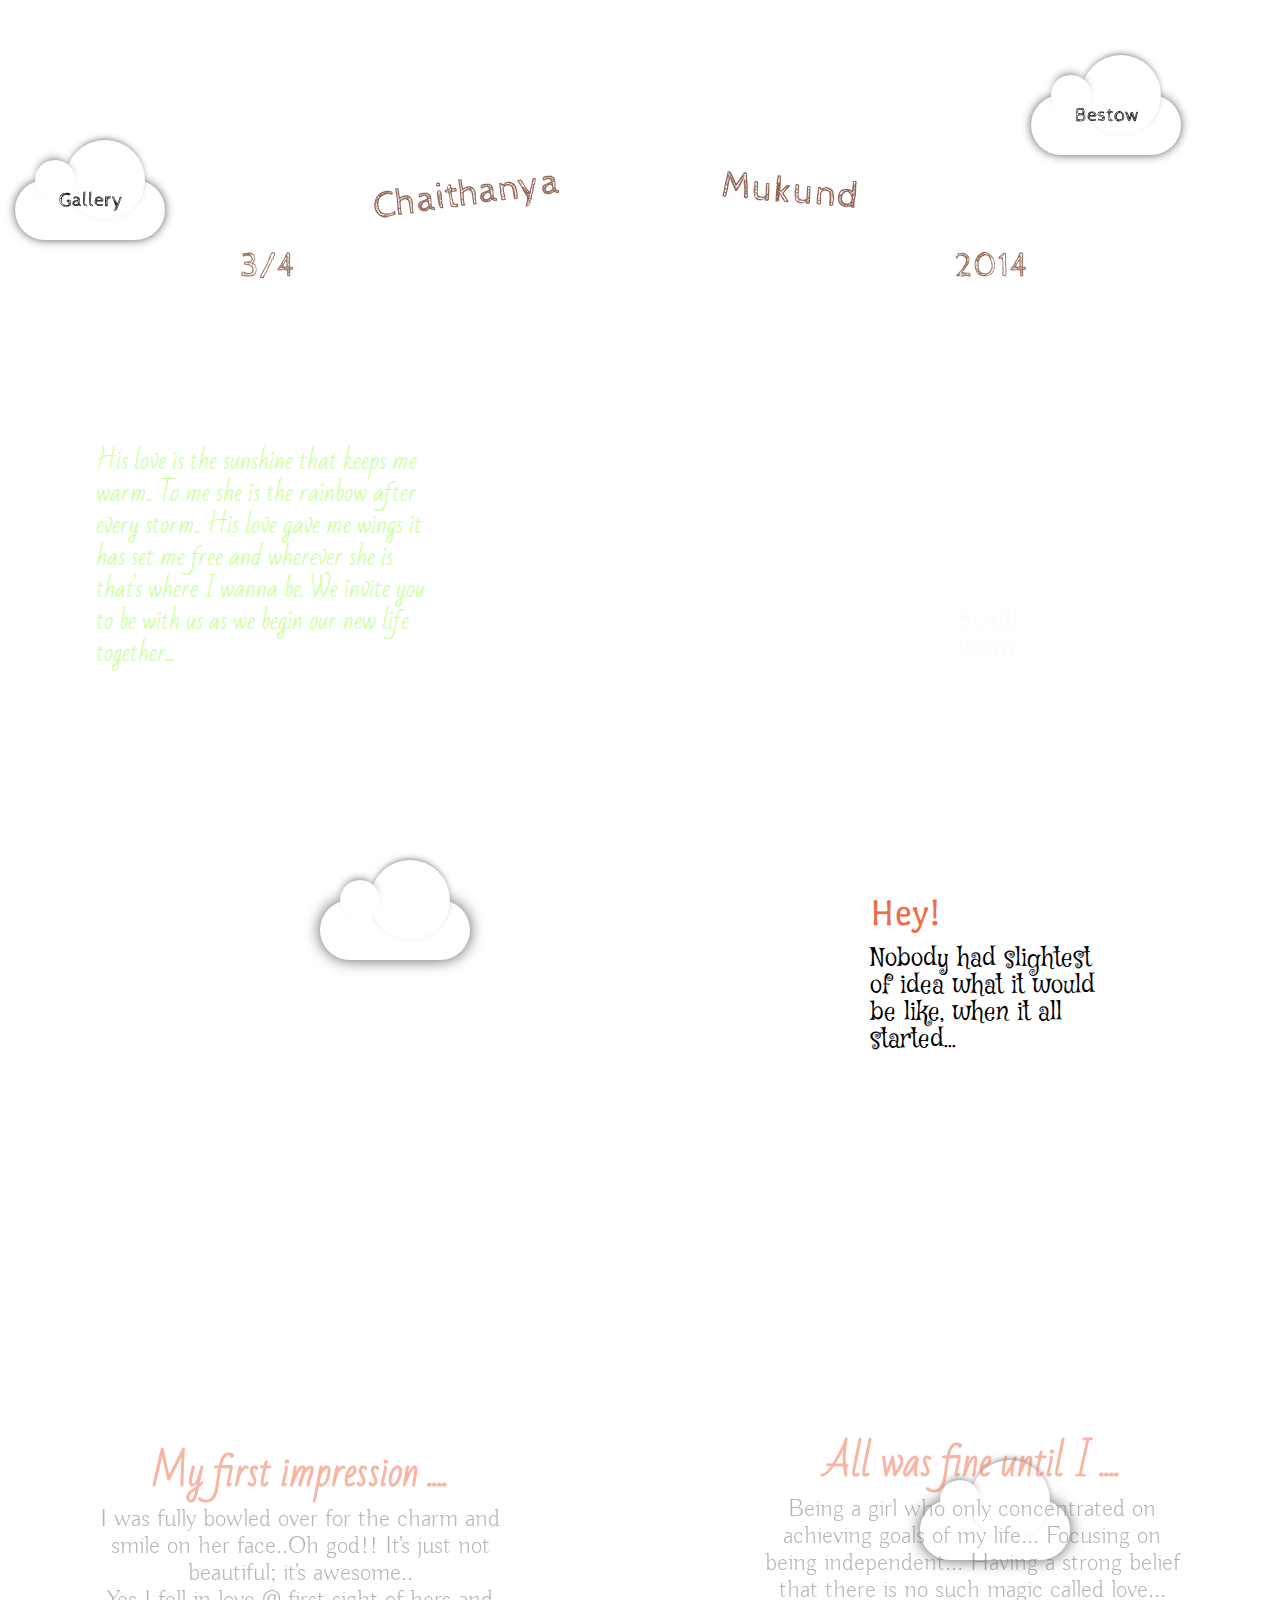
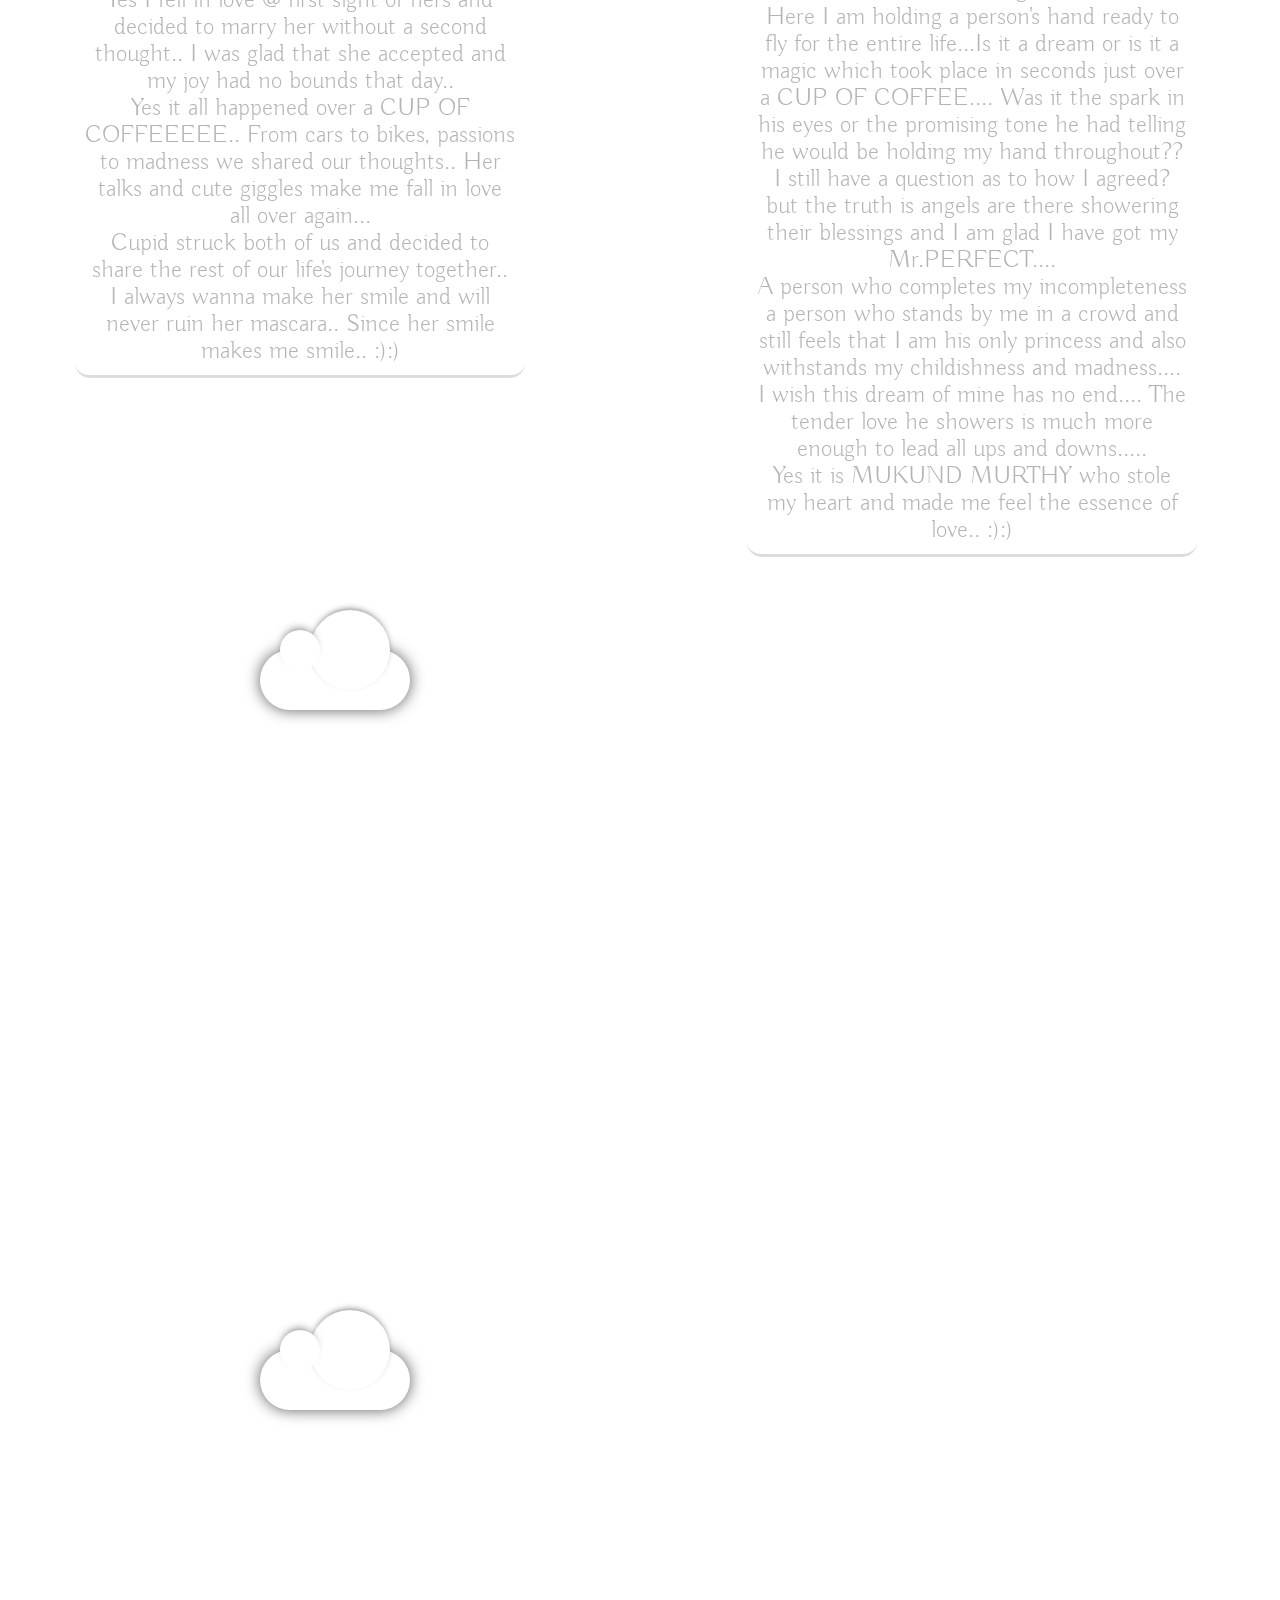
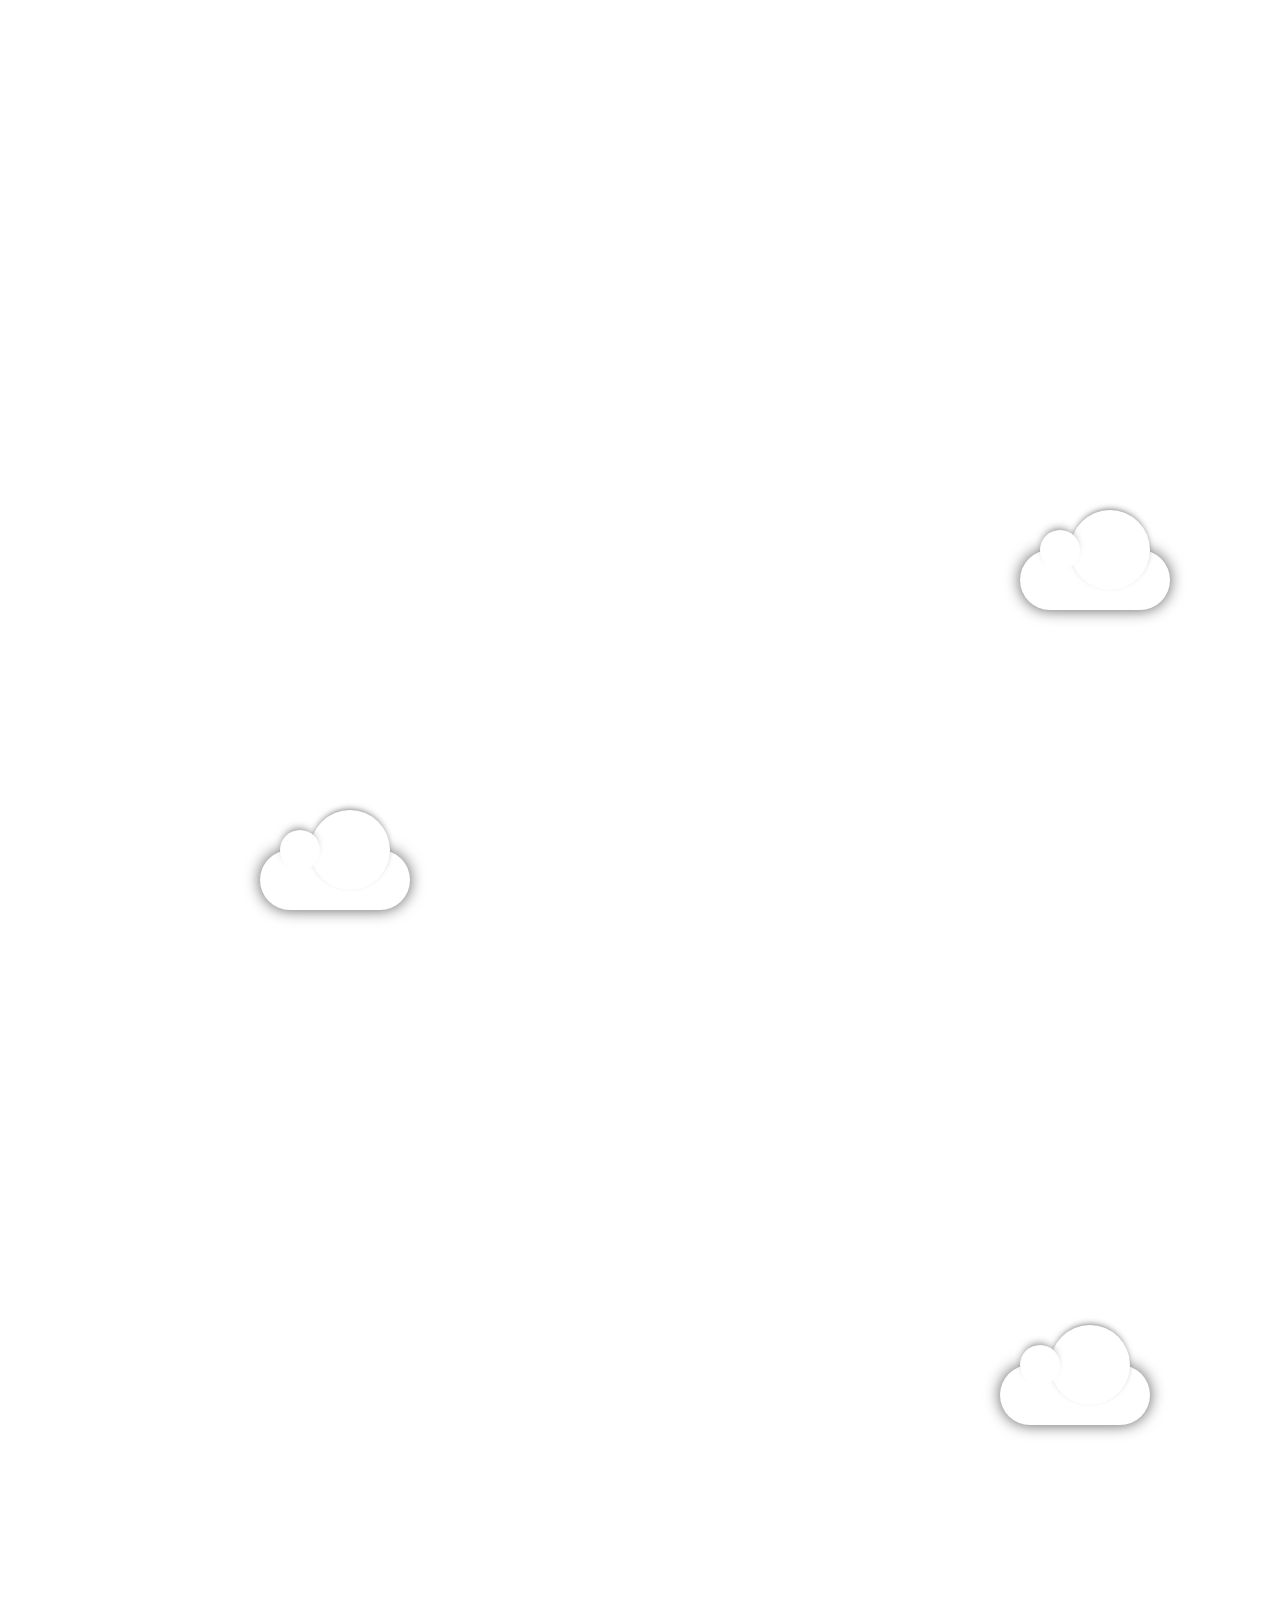
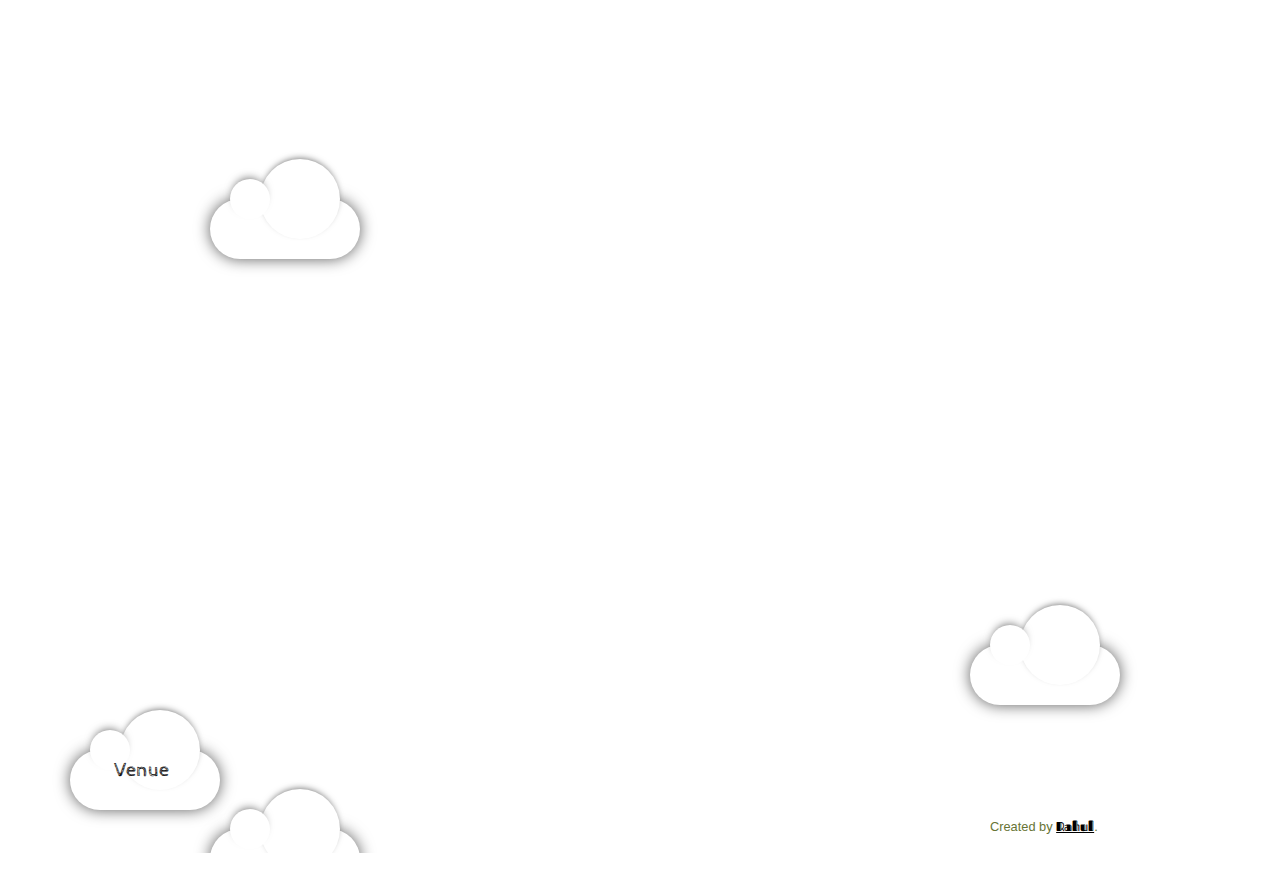
==== commit dc0771af: "venue title" ====
--- a/index.html
+++ b/index.html
@@ -15,6 +15,7 @@
 		<link href='http://fonts.googleapis.com/css?family=Port+Lligat+Sans' rel='stylesheet' type='text/css'>
 		<link href='http://fonts.googleapis.com/css?family=Buda:300' rel='stylesheet' type='text/css'>
 		<link href='http://fonts.googleapis.com/css?family=Fascinate+Inline' rel='stylesheet' type='text/css'>
+		<link href='http://fonts.googleapis.com/css?family=Bad+Script' rel='stylesheet' type='text/css'>
 
 		<!-- Place favicon.ico and apple-touch-icon.png in the root directory -->
 
@@ -51,7 +52,7 @@
 
 		<div class="md-modal md-effect-19" id="modal-19" style="max-height: 600px;overflow: scroll;top: 49%;">
 			<div class="md-content">
-				<h3 style="font-family: 'Cabin Sketch', cursive;">Give Your valuable Blessings.</h3>
+				<h3 style="font-family: 'Cabin Sketch', cursive;">Your words.</h3>
 				<div>
 					<div class="fb-comments" data-href="http://chaithanyamukund.us" data-width="700" data-numposts="5" data-colorscheme="light" style="display: block;"></div>
 					<button class="md-close">&times;</button>
@@ -114,7 +115,7 @@
 						<div class="mukund">
 							<i class="bu-bub"></i>
 							<div class="text">
-								<p><strong>My first impression</strong></p>
+								<p><strong style="font-family: 'Bad Script', cursive;font-weight: bold;">My first impression ....</strong></p>
 								<p>I was fully bowled over for the charm and smile on her face..Oh god!! It's just not beautiful; it's awesome..</p>
 								<p>Yes I fell in love @ first sight of hers and decided to marry her without a second thought.. I was glad that she accepted and my joy had no bounds that day..</p>
 								<p>Yes it all happened over a CUP OF COFFEEEEE.. From cars to bikes, passions to madness we shared our thoughts.. Her talks and cute giggles make me fall in love all over again...</p>
@@ -125,7 +126,7 @@
 						<div class="chaithanya">
 							<i class="bu-bub"></i>
 							<div class="text">
-								<p><strong>All was fine until I</strong></p>
+								<p><strong style="font-family: 'Bad Script', cursive;font-weight: bold;">All was fine until I ....</strong></p>
 								<p>Being a girl who only concentrated on achieving goals of my life... Focusing on being independent... Having a strong belief that there is no such magic called love...<p>
 								<p>Here I am holding a person's hand ready to fly for the entire life...Is it a dream or is it a magic which took place in seconds just over a CUP OF COFFEE.... Was it the spark in his eyes or the promising tone he had telling he would be holding my hand throughout?? I still have a question as to how I agreed? but the truth is angels are there showering their blessings and I am glad I have got my Mr.PERFECT....</p>
 								<p>A person who completes my incompleteness a person who stands by me in a crowd and still feels that I am his only princess and also withstands my childishness and madness.... I wish this dream of mine has no end.... The tender love he showers is much more enough to lead all ups and downs.....</p>
@@ -143,7 +144,7 @@
 
 				<div id="zone-storm" class="moment bad">
 						&nbsp;
-						<p class="left" style="width: 300px;"><strong>That was the moment of since...</strong>Together we dream together we live hand in hand we walk.... In his arms is my heaven;yes its my JANAT...</p>
+						<p class="left" style="width: 300px;"><strong>From that moment on...</strong>Together we dream together we live hand in hand we walk...</p>
 
 						<div class="dark-cloud dark-cloud-1 left"></div>
 						<div class="dark-cloud dark-cloud-2 left"></div>
@@ -157,21 +158,29 @@
 				</div>
 
 				<div id="zone-proposal" class="moment">
-						<p class="right"><strong>A week later...</strong>His eyes speaks more than words, and his silent smile gives the assurance that everything is fine.... I am glad that we are engaged to live OUR life. ...</p>
+						<p class="right"><strong>A week later...</strong>His eyes spoke more than words and his silent smile gave me the assurance that everything will be fine... I am glad that we are engaged to live <br /><span style="float: right;">"OUR LIFE"</span></p>
 						<div id="proposal-island"></div>
 				</div>
 
 				<div id="zone-marriage" class="moment">
-						<p class="left" style="top: 0%;"><strong title="Hint: Julia wears a white dress!" style="margin-top: 0;">You must have already guessed!</strong>Our wedding is taking place on 3rd and 4th of April 2014. Such great news, yep?;-)</p>
+						<p class="left" style="top: 0%;"><strong title="Hint: Julia wears a white dress!" style="margin-top: 0;">You must have already guessed!</strong>Our wedding is taking place on 3rd and 4th of April 2014. Isn't it a great news ??? So be there to witness our wedding.... ;-)</p>
 						<div id="slowpoke" class="soaring"></div>
 				</div>
 				<div class="md-modal md-effect-4" id="modal-4" style="top: 50%;">
 					<div class="md-content">
-						<h3 style="font-family: 'Cabin Sketch', cursive;">Bless with your presence.</h3>
-						<div>
-							<iframe src="https://www.google.com/maps/embed?pb=!1m14!1m8!1m3!1d3887.877118624041!2d77.5487557!3d12.979710449999999!3m2!1i1024!2i768!4f13.1!3m3!1m2!1s0x3bae3dec58717427%3A0x5a5463d07461cbc5!2sShri+Gowri+Shankara+Mahal!5e0!3m2!1sen!2sin!4v1395061294440" width="600" height="450" frameborder="0" style="border:0"></iframe>
+						<h3 style="font-family: 'Cabin Sketch', cursive;">Your presence makes a difference.</h3>
+						<div style="padding: 15px 20px 30px;">
+							<div style="display: inline-block;border: 5px solid #FFF;box-shadow: 0px 0px 5px #B6B6B6;">
+								<iframe src="https://www.google.com/maps/embed?pb=!1m14!1m8!1m3!1d3887.877118624041!2d77.5487557!3d12.979710449999999!3m2!1i1024!2i768!4f13.1!3m3!1m2!1s0x3bae3dec58717427%3A0x5a5463d07461cbc5!2sShri+Gowri+Shankara+Mahal!5e0!3m2!1sen!2sin!4v1395061294440" width="600" height="450" frameborder="0" style="border:0"></iframe>
+							</div>
+							<div style="display: inline-block;width: 245px;font-family: 'Cabin Sketch', cursive;text-align: center;vertical-align: top;margin-top: 100px;color: #3077AF;">
+								<p>Venue: "Sri GowriShankara Kalyana Mantapa", West of Chord Road, Near Fire Station. Bangalore....</p>
+								<p>Reception:<br />03/04/2014, Thursday<br />6.30 p.m Onwards</p>
+								<p>Muhurtham:<br />04/04/2014, Friday<br />9.30 - 10.00AM</p>
+							</div>
 							<button class="md-close">&times;</button>
 						</div>
+
 					</div>
 				</div>
 
@@ -180,7 +189,7 @@
 				<footer>
 						<div id="the-cake"></div>
 						<div id="party"></div>
-						<p>Created by <a href="http://rahulchandra.com/" title="Rahul Chandra" target="_blank" style="font-family: 'Fascinate Inline', cursive;">Rahul</a>.</p>
+						<p>Created by <a href="http://rahulchandra.com/" title="Rahul Chandra" target="_blank" style="font-family: 'Fascinate Inline', cursive;color: #000;">Rahul</a>.</p>
 				</footer>
 
 		<script src="http://ajax.googleapis.com/ajax/libs/jquery/1.9.1/jquery.min.js"></script>
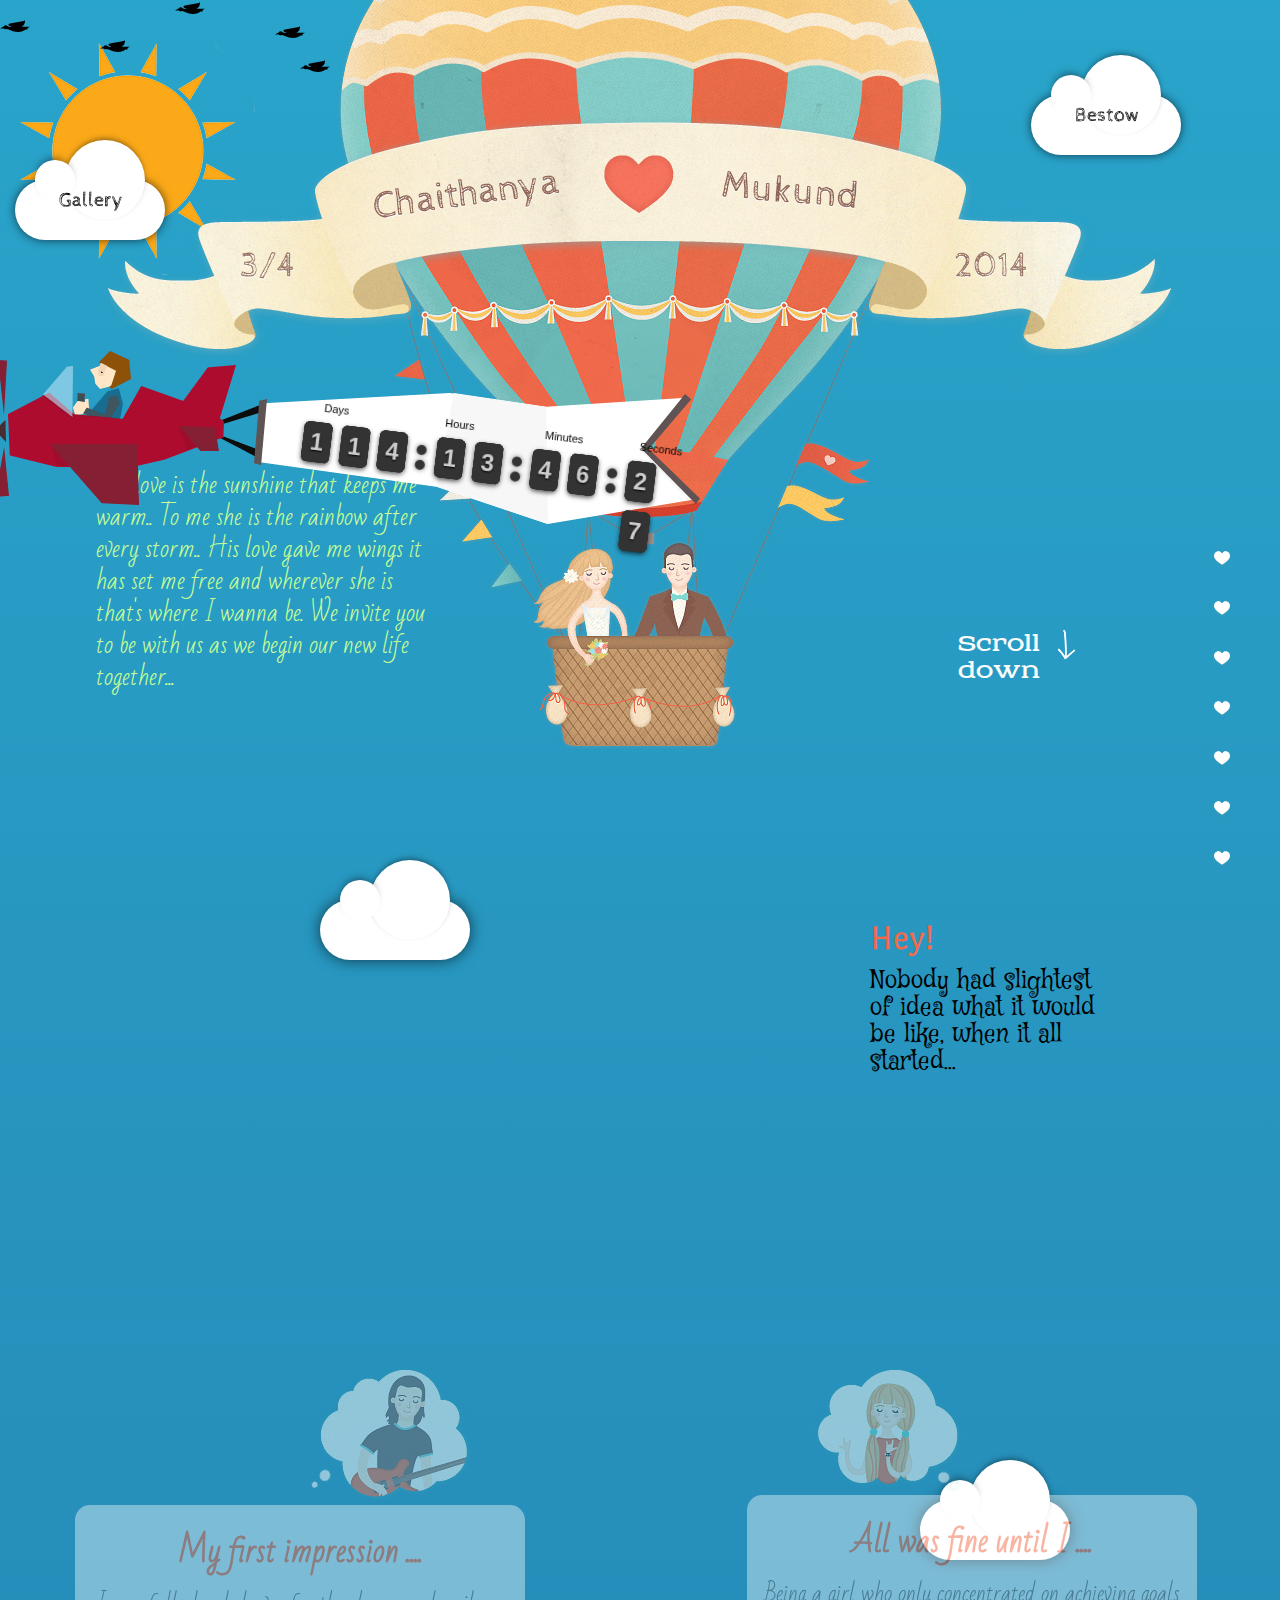
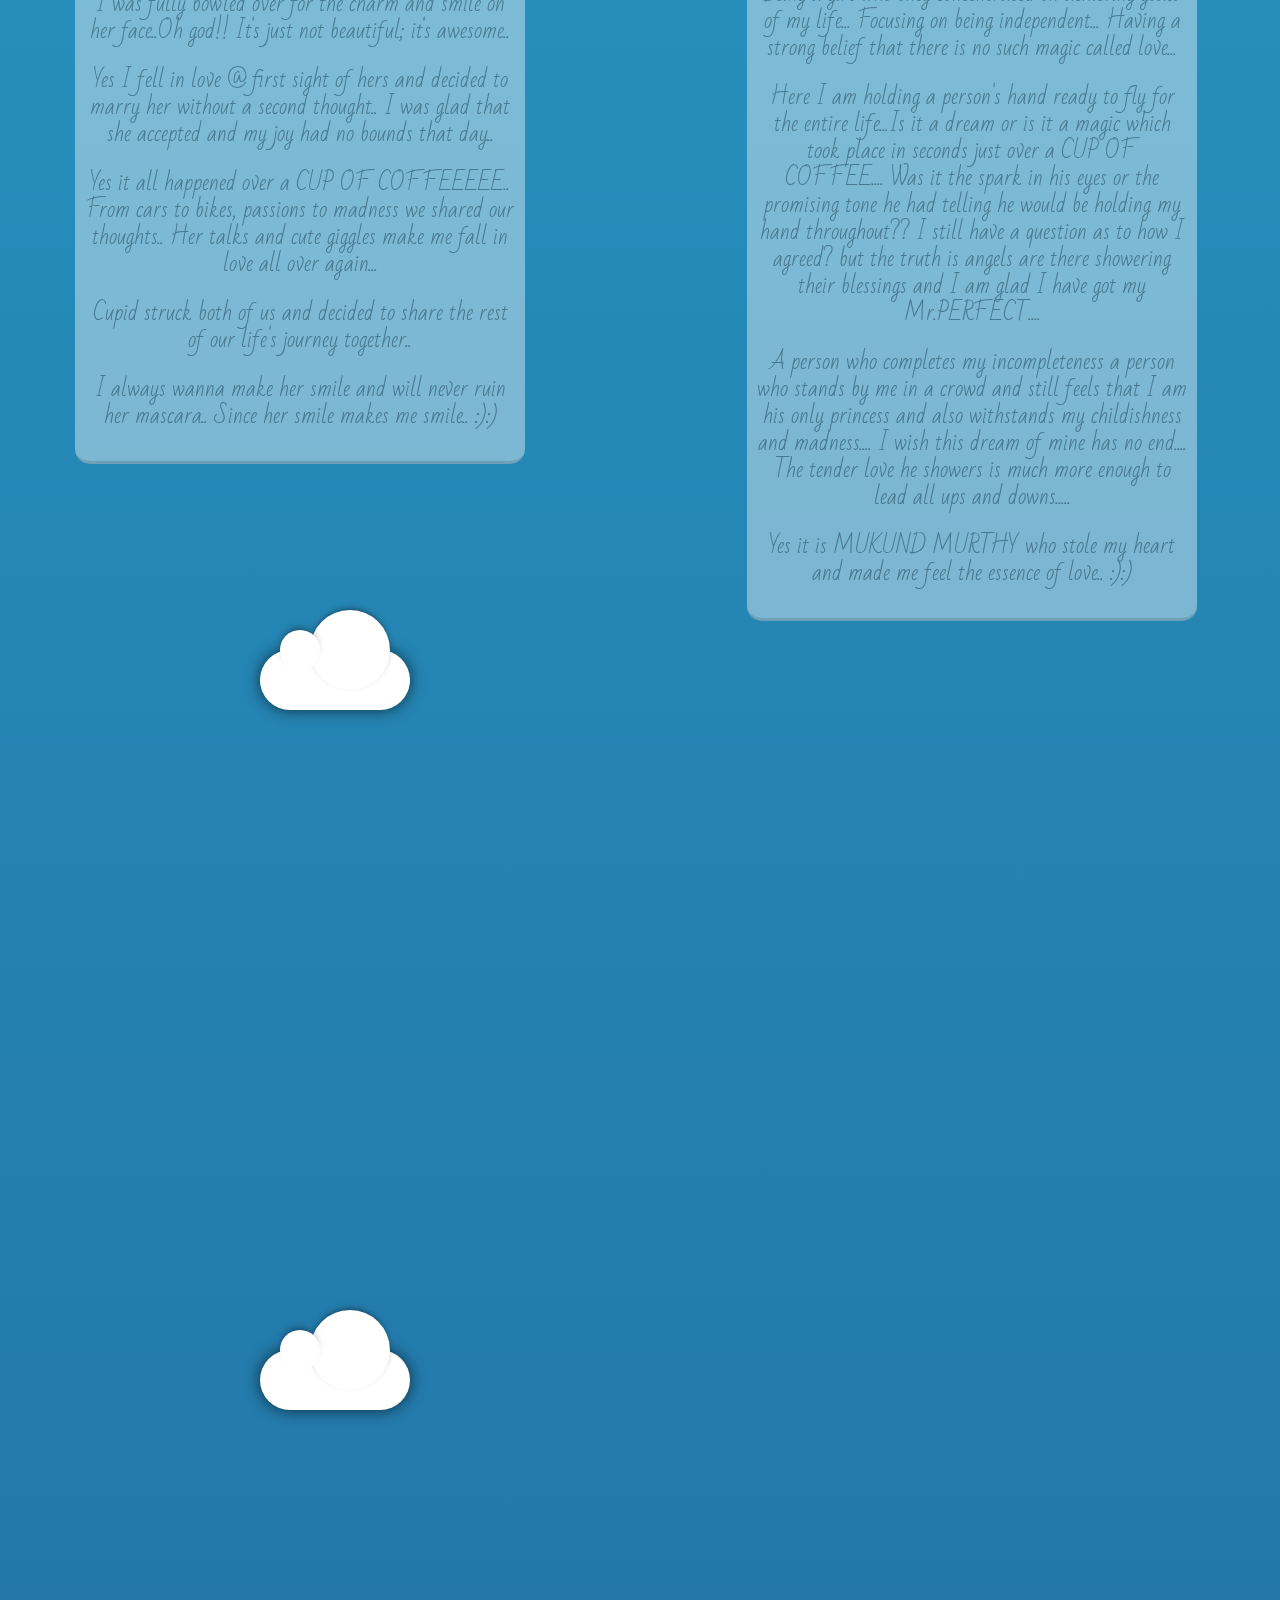
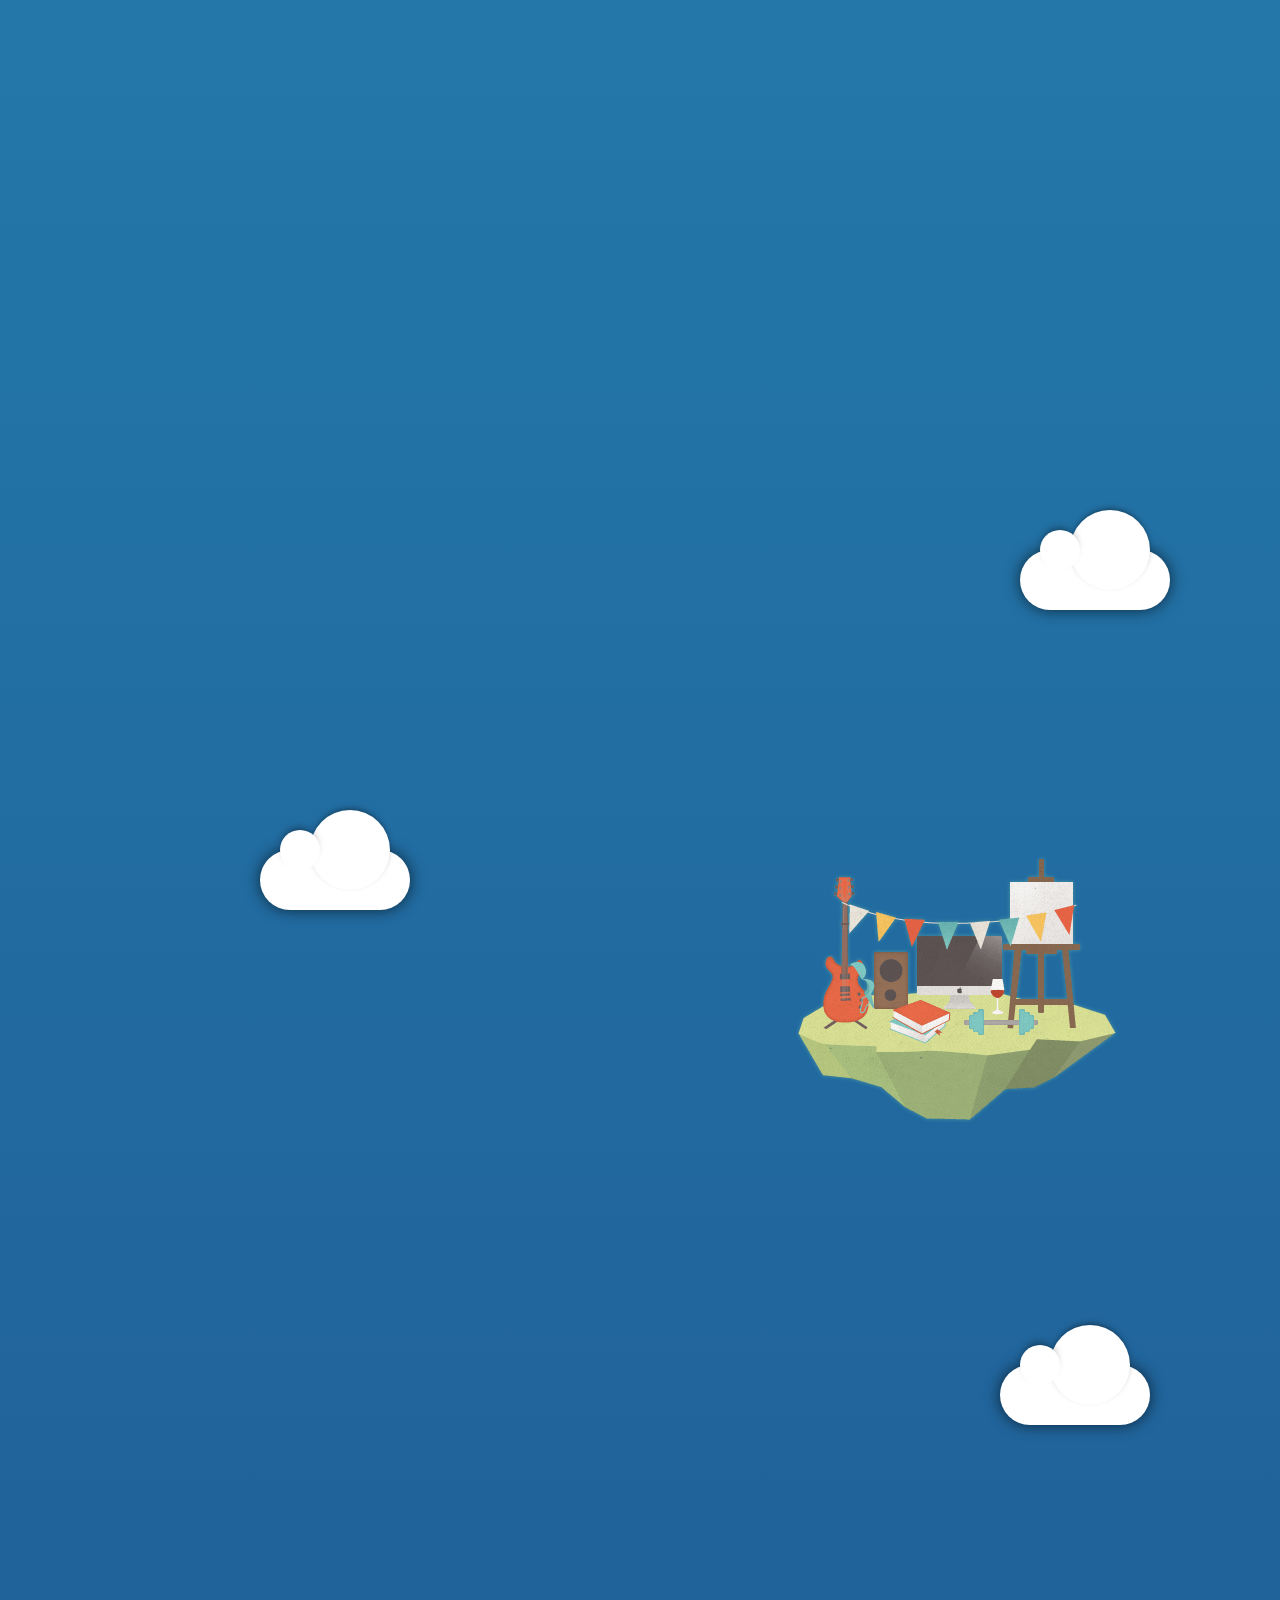
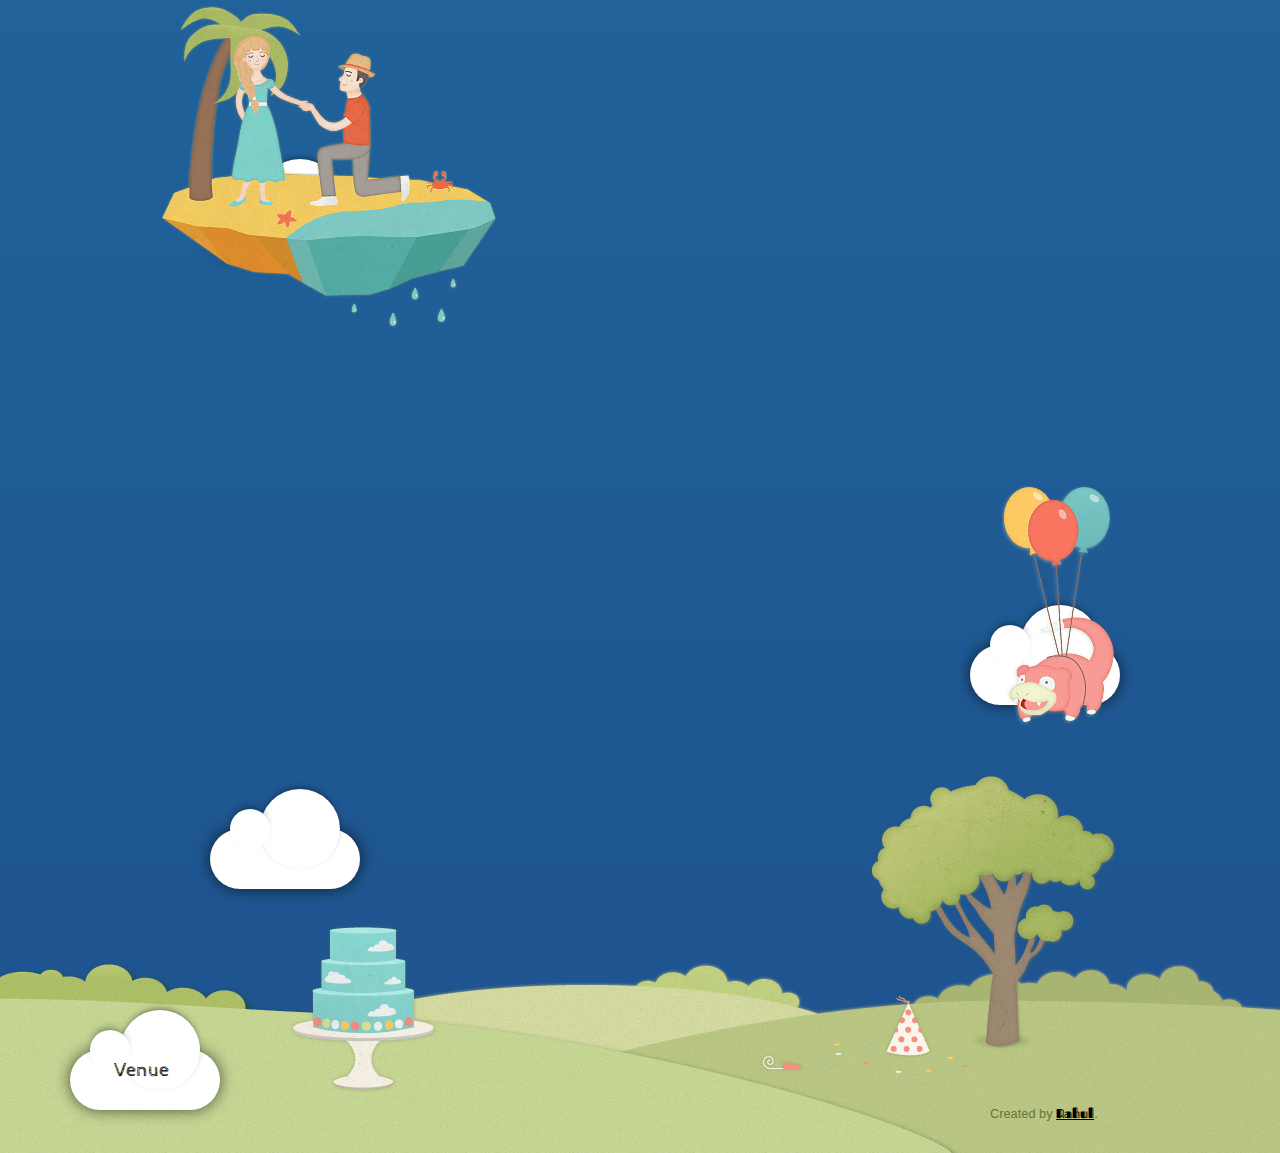
==== commit df1f3775: "First pages commit" ====
--- a/index.html
+++ b/index.html
@@ -50,11 +50,11 @@
 			<div class="plane x1"><div><div class="clock" style="margin:2em;"></div></div></div>
 		</section>
 
-		<div class="md-modal md-effect-19" id="modal-19" style="max-height: 600px;overflow: scroll;top: 49%;">
+		<div class="md-modal md-effect-19" id="modal-19" style="top: 49%;">
 			<div class="md-content">
 				<h3 style="font-family: 'Cabin Sketch', cursive;">Your words.</h3>
-				<div>
-					<div class="fb-comments" data-href="http://chaithanyamukund.us" data-width="700" data-numposts="5" data-colorscheme="light" style="display: block;"></div>
+				<div style="overflow: auto;max-height: 500px;">
+					<div class="fb-comments" data-href="http://chaithanyamukund.us" data-width="700" data-numposts="5" data-colorscheme="light" data-order-by="reverse_time" style="display: block;"></div>
 					<button class="md-close">&times;</button>
 				</div>
 			</div>
@@ -171,7 +171,7 @@
 						<h3 style="font-family: 'Cabin Sketch', cursive;">Your presence makes a difference.</h3>
 						<div style="padding: 15px 20px 30px;">
 							<div style="display: inline-block;border: 5px solid #FFF;box-shadow: 0px 0px 5px #B6B6B6;">
-								<iframe src="https://www.google.com/maps/embed?pb=!1m14!1m8!1m3!1d3887.877118624041!2d77.5487557!3d12.979710449999999!3m2!1i1024!2i768!4f13.1!3m3!1m2!1s0x3bae3dec58717427%3A0x5a5463d07461cbc5!2sShri+Gowri+Shankara+Mahal!5e0!3m2!1sen!2sin!4v1395061294440" width="600" height="450" frameborder="0" style="border:0"></iframe>
+								<iframe src="https://www.google.com/maps/embed?pb=!1m14!1m8!1m3!1d3887.877118624041!2d77.5487557!3d12.979710449999999!3m2!1i1024!2i768!4f13.1!3m3!1m2!1s0x3bae3dec58717427%3A0x5a5463d07461cbc5!2sShri+Gowri+Shankara+Mahal!5e0!3m2!1sen!2sin!4v1395061294440" width="580" height="450" frameborder="0" style="border:0"></iframe>
 							</div>
 							<div style="display: inline-block;width: 245px;font-family: 'Cabin Sketch', cursive;text-align: center;vertical-align: top;margin-top: 100px;color: #3077AF;">
 								<p>Venue: "Sri GowriShankara Kalyana Mantapa", West of Chord Road, Near Fire Station. Bangalore....</p>
@@ -210,7 +210,7 @@
 			$(document).ready(function() {
 				var currentDate = new Date(); // Grab the current date
 				var futureDate  = new Date(currentDate.getFullYear(), 3, 3); // Set some date in the future. In this case, it's always Jan 1
-				var diff = futureDate.getTime() / 1000 - currentDate.getTime() / 1000; // Calculate the difference in seconds between the future and current date
+				var diff = currentDate.getTime() / 1000 - futureDate.getTime() / 1000; // Calculate the difference in seconds between the future and current date
 
 				// Instantiate a coutdown FlipClock
 				clock = $('.clock').FlipClock(diff, { clockFace: 'DailyCounter', countdown: true });
--- a/css/main.css
+++ b/css/main.css
@@ -535,7 +535,7 @@
     font-weight: 200;
 }
 
-#the-meeting .text p { font-family: 'Buda', cursive;color: #696969; }
+#the-meeting .text p { font-family: 'Bad Script', cursive;color: #696969;font-size: 22px; }
 
 #the-meeting .mukund .text {
     left: -241px;
@@ -725,7 +725,7 @@
     font-family: 'Port Lligat Sans', sans-serif;
     margin-top: 150px;
     margin-bottom: 13px;
-    font-size: 1.5em;
+    font-size: 1.4em;
     line-height: 1em;
     font-weight: 300;
     display: block;
@@ -746,7 +746,7 @@
     background: 85% 35% url('../img/leaves.png') no-repeat;
 }
 /*#zone-in-love { height: 100px; }*/
-#zone-meeting { height: 1000px; }
+#zone-meeting { height: 1300px; }
 
 #zone-starts { width: 85%; }
 
--- a/css/flipclock.css
+++ b/css/flipclock.css
@@ -0,0 +1,429 @@
+/* Get the bourbon mixin from http://bourbon.io */
+/* Reset */
+.flip-clock-wrapper * {
+    -webkit-box-sizing: border-box;
+    -moz-box-sizing: border-box;
+    -ms-box-sizing: border-box;
+    -o-box-sizing: border-box;
+    box-sizing: border-box;
+    -webkit-backface-visibility: hidden;
+    -moz-backface-visibility: hidden;
+    -ms-backface-visibility: hidden;
+    -o-backface-visibility: hidden;
+    backface-visibility: hidden;
+}
+
+.flip-clock-wrapper a {
+  cursor: pointer;
+  text-decoration: none;
+  color: #ccc; }
+
+.flip-clock-wrapper a:hover {
+  color: #fff; }
+
+.flip-clock-wrapper ul {
+  list-style: none; }
+
+.flip-clock-wrapper.clearfix:before,
+.flip-clock-wrapper.clearfix:after {
+  content: " ";
+  display: table; }
+
+.flip-clock-wrapper.clearfix:after {
+  clear: both; }
+
+.flip-clock-wrapper.clearfix {
+  *zoom: 1; }
+
+/* Main */
+.flip-clock-wrapper {
+  font: normal 11px "Helvetica Neue", Helvetica, sans-serif;
+  -webkit-user-select: none; }
+
+.flip-clock-meridium {
+  background: none !important;
+  box-shadow: 0 0 0 !important;
+  font-size: 36px !important; }
+
+.flip-clock-meridium a { color: #313333; }
+
+.flip-clock-wrapper {
+  text-align: center;
+  position: relative;
+  width: 400px;
+  margin: 1em;
+}
+
+.flip-clock-wrapper:before,
+.flip-clock-wrapper:after {
+    content: " "; /* 1 */
+    display: table; /* 2 */
+}
+.flip-clock-wrapper:after {
+    clear: both;
+}
+
+/* Skeleton */
+.flip-clock-wrapper ul {
+  position: relative;
+  float: left;
+  margin: 5px;
+  width: 20px;
+  height: 40px;
+  font-size: 40px;
+  font-weight: bold;
+  line-height: 40px;
+  border-radius: 6px;
+  background: #000;
+  padding: 14px;
+}
+
+.flip-clock-wrapper ul li {
+  z-index: 1;
+  position: absolute;
+  left: 0;
+  top: 0;
+  width: 100%;
+  height: 100%;
+  text-decoration: none !important;
+}
+
+.flip-clock-wrapper ul li:first-child {
+  z-index: 2; }
+
+.flip-clock-wrapper ul li a {
+  display: block;
+  height: 100%;
+  -webkit-perspective: 200px;
+  -moz-perspective: 200px;
+  perspective: 200px;
+  margin: 0 !important;
+  overflow: visible !important;
+  cursor: default !important; }
+
+.flip-clock-wrapper ul li a div {
+  z-index: 1;
+  position: absolute;
+  left: 0;
+  width: 100%;
+  height: 50%;
+  font-size: 40px;
+  overflow: hidden;
+  outline: 1px solid transparent; }
+
+.flip-clock-wrapper ul li a div .shadow {
+  position: absolute;
+  width: 100%;
+  height: 100%;
+  z-index: 2; }
+
+.flip-clock-wrapper ul li a div.up {
+  -webkit-transform-origin: 50% 100%;
+  -moz-transform-origin: 50% 100%;
+  -ms-transform-origin: 50% 100%;
+  -o-transform-origin: 50% 100%;
+  transform-origin: 50% 100%;
+  top: 0; }
+
+.flip-clock-wrapper ul li a div.up:after {
+  content: "";
+  position: absolute;
+  top: 44px;
+  left: 0;
+  z-index: 5;
+  width: 100%;
+  height: 3px;
+  background-color: #000;
+  background-color: rgba(0, 0, 0, 0.4); }
+
+.flip-clock-wrapper ul li a div.down {
+  -webkit-transform-origin: 50% 0;
+  -moz-transform-origin: 50% 0;
+  -ms-transform-origin: 50% 0;
+  -o-transform-origin: 50% 0;
+  transform-origin: 50% 0;
+  bottom: 0; }
+
+.flip-clock-wrapper ul li a div div.inn {
+  position: absolute;
+  left: 0;
+  z-index: 1;
+  width: 100%;
+  height: 200%;
+  color: #ccc;
+  text-shadow: 0 1px 2px #000;
+  text-align: center;
+  background-color: #333;
+  border-radius: 6px;
+  font-size: 24px; }
+
+.flip-clock-wrapper ul li a div.up div.inn {
+  top: 0; }
+
+.flip-clock-wrapper ul li a div.down div.inn {
+  bottom: 0; }
+
+/* PLAY */
+.flip-clock-wrapper ul.play li.flip-clock-before {
+  z-index: 3; }
+
+.flip-clock-wrapper .flip {   box-shadow: 0 2px 5px rgba(0, 0, 0, 0.7); }
+
+.flip-clock-wrapper ul.play li.flip-clock-active {
+  -webkit-animation: asd 0.5s 0.5s linear both;
+  -moz-animation: asd 0.5s 0.5s linear both;
+  animation: asd 0.5s 0.5s linear both;
+  z-index: 5; }
+
+.flip-clock-divider {
+  float: left;
+  display: inline-block;
+  position: relative;
+  width: 20px;
+  height: 55px; }
+
+.flip-clock-divider:first-child {
+  width: 0; }
+
+.flip-clock-dot {
+  display: block;
+  background: #323434;
+  width: 10px;
+  height: 10px;
+  position: absolute;
+  border-radius: 50%;
+  box-shadow: 0 0 5px rgba(0, 0, 0, 0.5);
+  left: 5px; }
+
+.flip-clock-divider .flip-clock-label {
+  position: absolute;
+  top: -1.5em;
+  right: -70px;
+  color: black;
+  text-shadow: none;
+  left: 0px; }
+
+.flip-clock-divider.minutes .flip-clock-label {
+  right: -88px; }
+
+.flip-clock-divider.seconds .flip-clock-label {
+  right: -91px; }
+
+.flip-clock-dot.top {
+  top: 30px; }
+
+.flip-clock-dot.bottom {
+  bottom: 30px; }
+
+@-webkit-keyframes asd {
+  0% {
+    z-index: 2; }
+
+  20% {
+    z-index: 4; }
+
+  100% {
+    z-index: 4; } }
+
+@-moz-keyframes asd {
+  0% {
+    z-index: 2; }
+
+  20% {
+    z-index: 4; }
+
+  100% {
+    z-index: 4; } }
+
+@-o-keyframes asd {
+  0% {
+    z-index: 2; }
+
+  20% {
+    z-index: 4; }
+
+  100% {
+    z-index: 4; } }
+
+@keyframes asd {
+  0% {
+    z-index: 2; }
+
+  20% {
+    z-index: 4; }
+
+  100% {
+    z-index: 4; } }
+
+.flip-clock-wrapper ul.play li.flip-clock-active .down {
+  z-index: 2;
+  -webkit-animation: turn 0.5s 0.5s linear both;
+  -moz-animation: turn 0.5s 0.5s linear both;
+  animation: turn 0.5s 0.5s linear both; }
+
+@-webkit-keyframes turn {
+  0% {
+    -webkit-transform: rotateX(90deg); }
+
+  100% {
+    -webkit-transform: rotateX(0deg); } }
+
+@-moz-keyframes turn {
+  0% {
+    -moz-transform: rotateX(90deg); }
+
+  100% {
+    -moz-transform: rotateX(0deg); } }
+
+@-o-keyframes turn {
+  0% {
+    -o-transform: rotateX(90deg); }
+
+  100% {
+    -o-transform: rotateX(0deg); } }
+
+@keyframes turn {
+  0% {
+    transform: rotateX(90deg); }
+
+  100% {
+    transform: rotateX(0deg); } }
+
+.flip-clock-wrapper ul.play li.flip-clock-before .up {
+  z-index: 2;
+  -webkit-animation: turn2 0.5s linear both;
+  -moz-animation: turn2 0.5s linear both;
+  animation: turn2 0.5s linear both; }
+
+@-webkit-keyframes turn2 {
+  0% {
+    -webkit-transform: rotateX(0deg); }
+
+  100% {
+    -webkit-transform: rotateX(-90deg); } }
+
+@-moz-keyframes turn2 {
+  0% {
+    -moz-transform: rotateX(0deg); }
+
+  100% {
+    -moz-transform: rotateX(-90deg); } }
+
+@-o-keyframes turn2 {
+  0% {
+    -o-transform: rotateX(0deg); }
+
+  100% {
+    -o-transform: rotateX(-90deg); } }
+
+@keyframes turn2 {
+  0% {
+    transform: rotateX(0deg); }
+
+  100% {
+    transform: rotateX(-90deg); } }
+
+.flip-clock-wrapper ul li.flip-clock-active {
+  z-index: 3; }
+
+/* SHADOW */
+.flip-clock-wrapper ul.play li.flip-clock-before .up .shadow {
+  background: -moz-linear-gradient(top, rgba(0, 0, 0, 0.1) 0%, black 100%);
+  background: -webkit-gradient(linear, left top, left bottom, color-stop(0%, rgba(0, 0, 0, 0.1)), color-stop(100%, black));
+  background: linear, top, rgba(0, 0, 0, 0.1) 0%, black 100%;
+  background: -o-linear-gradient(top, rgba(0, 0, 0, 0.1) 0%, black 100%);
+  background: -ms-linear-gradient(top, rgba(0, 0, 0, 0.1) 0%, black 100%);
+  background: linear, to bottom, rgba(0, 0, 0, 0.1) 0%, black 100%;
+  -webkit-animation: show 0.5s linear both;
+  -moz-animation: show 0.5s linear both;
+  animation: show 0.5s linear both; }
+
+.flip-clock-wrapper ul.play li.flip-clock-active .up .shadow {
+  background: -moz-linear-gradient(top, rgba(0, 0, 0, 0.1) 0%, black 100%);
+  background: -webkit-gradient(linear, left top, left bottom, color-stop(0%, rgba(0, 0, 0, 0.1)), color-stop(100%, black));
+  background: linear, top, rgba(0, 0, 0, 0.1) 0%, black 100%;
+  background: -o-linear-gradient(top, rgba(0, 0, 0, 0.1) 0%, black 100%);
+  background: -ms-linear-gradient(top, rgba(0, 0, 0, 0.1) 0%, black 100%);
+  background: linear, to bottom, rgba(0, 0, 0, 0.1) 0%, black 100%;
+  -webkit-animation: hide 0.5s 0.3s linear both;
+  -moz-animation: hide 0.5s 0.3s linear both;
+  animation: hide 0.5s 0.3s linear both; }
+
+/*DOWN*/
+.flip-clock-wrapper ul.play li.flip-clock-before .down .shadow {
+  background: -moz-linear-gradient(top, black 0%, rgba(0, 0, 0, 0.1) 100%);
+  background: -webkit-gradient(linear, left top, left bottom, color-stop(0%, black), color-stop(100%, rgba(0, 0, 0, 0.1)));
+  background: linear, top, black 0%, rgba(0, 0, 0, 0.1) 100%;
+  background: -o-linear-gradient(top, black 0%, rgba(0, 0, 0, 0.1) 100%);
+  background: -ms-linear-gradient(top, black 0%, rgba(0, 0, 0, 0.1) 100%);
+  background: linear, to bottom, black 0%, rgba(0, 0, 0, 0.1) 100%;
+  -webkit-animation: show 0.5s linear both;
+  -moz-animation: show 0.5s linear both;
+  animation: show 0.5s linear both; }
+
+.flip-clock-wrapper ul.play li.flip-clock-active .down .shadow {
+  background: -moz-linear-gradient(top, black 0%, rgba(0, 0, 0, 0.1) 100%);
+  background: -webkit-gradient(linear, left top, left bottom, color-stop(0%, black), color-stop(100%, rgba(0, 0, 0, 0.1)));
+  background: linear, top, black 0%, rgba(0, 0, 0, 0.1) 100%;
+  background: -o-linear-gradient(top, black 0%, rgba(0, 0, 0, 0.1) 100%);
+  background: -ms-linear-gradient(top, black 0%, rgba(0, 0, 0, 0.1) 100%);
+  background: linear, to bottom, black 0%, rgba(0, 0, 0, 0.1) 100%;
+  -webkit-animation: hide 0.5s 0.3s linear both;
+  -moz-animation: hide 0.5s 0.3s linear both;
+  animation: hide 0.5s 0.2s linear both; }
+
+@-webkit-keyframes show {
+  0% {
+    opacity: 0; }
+
+  100% {
+    opacity: 1; } }
+
+@-moz-keyframes show {
+  0% {
+    opacity: 0; }
+
+  100% {
+    opacity: 1; } }
+
+@-o-keyframes show {
+  0% {
+    opacity: 0; }
+
+  100% {
+    opacity: 1; } }
+
+@keyframes show {
+  0% {
+    opacity: 0; }
+
+  100% {
+    opacity: 1; } }
+
+@-webkit-keyframes hide {
+  0% {
+    opacity: 1; }
+
+  100% {
+    opacity: 0; } }
+
+@-moz-keyframes hide {
+  0% {
+    opacity: 1; }
+
+  100% {
+    opacity: 0; } }
+
+@-o-keyframes hide {
+  0% {
+    opacity: 1; }
+
+  100% {
+    opacity: 0; } }
+
+@keyframes hide {
+  0% {
+    opacity: 1; }
+
+  100% {
+    opacity: 0; } }
--- a/css/MyFontsWebfontsOrderM4551871.css
+++ b/css/MyFontsWebfontsOrderM4551871.css
@@ -0,0 +1,25 @@
+/* @license
+ * MyFonts Webfont Build ID 2515318, 2013-03-27T05:29:10-0400
+ *
+ * The fonts listed in this notice are subject to the End User License
+ * Agreement(s) entered into by the website owner. All other parties are
+ * explicitly restricted from using the Licensed Webfonts(s).
+ *
+ * You may obtain a valid license at the URLs below.
+ *
+ * Webfont: Sreda by Glen Jan
+ * URL: http://www.myfonts.com/fonts/glen-jan/sreda/regular/
+ * Copyright: Copyright (c) 2011-2012 by Glenjan. All rights reserved.
+ * Licensed pageviews: Unlimited
+ *
+ *
+ * License: http://www.myfonts.com/viewlicense?type=web&buildid=2515318
+ *
+ * © 2013 MyFonts Inc
+*/
+
+
+
+
+
+@font-face {font-family: 'Sreda';src: url('../webfonts/266176_0_0.eot');src: url('../webfonts/266176_0_0-.eot#iefix') format('embedded-opentype'),url('../webfonts/266176_0_0.woff') format('woff'),url('../webfonts/266176_0_0.ttf') format('truetype'),url('../webfonts/266176_0_0.svg#wf') format('svg');}
--- a/css/component.css
+++ b/css/component.css
@@ -25,7 +25,7 @@
 
 .md-modal {
 	position: fixed;
-	top: 49%;
+	top: 40%;
 	left: 50%;
 	max-width: 900px;
 	min-width: 320px;
@@ -34,8 +34,6 @@
 	height: auto;
 	z-index: 2000;
 	visibility: hidden;
-	max-height: 600px;
-	overflow: scroll;
 	-webkit-backface-visibility: hidden;
 	-moz-backface-visibility: hidden;
 	backface-visibility: hidden;
